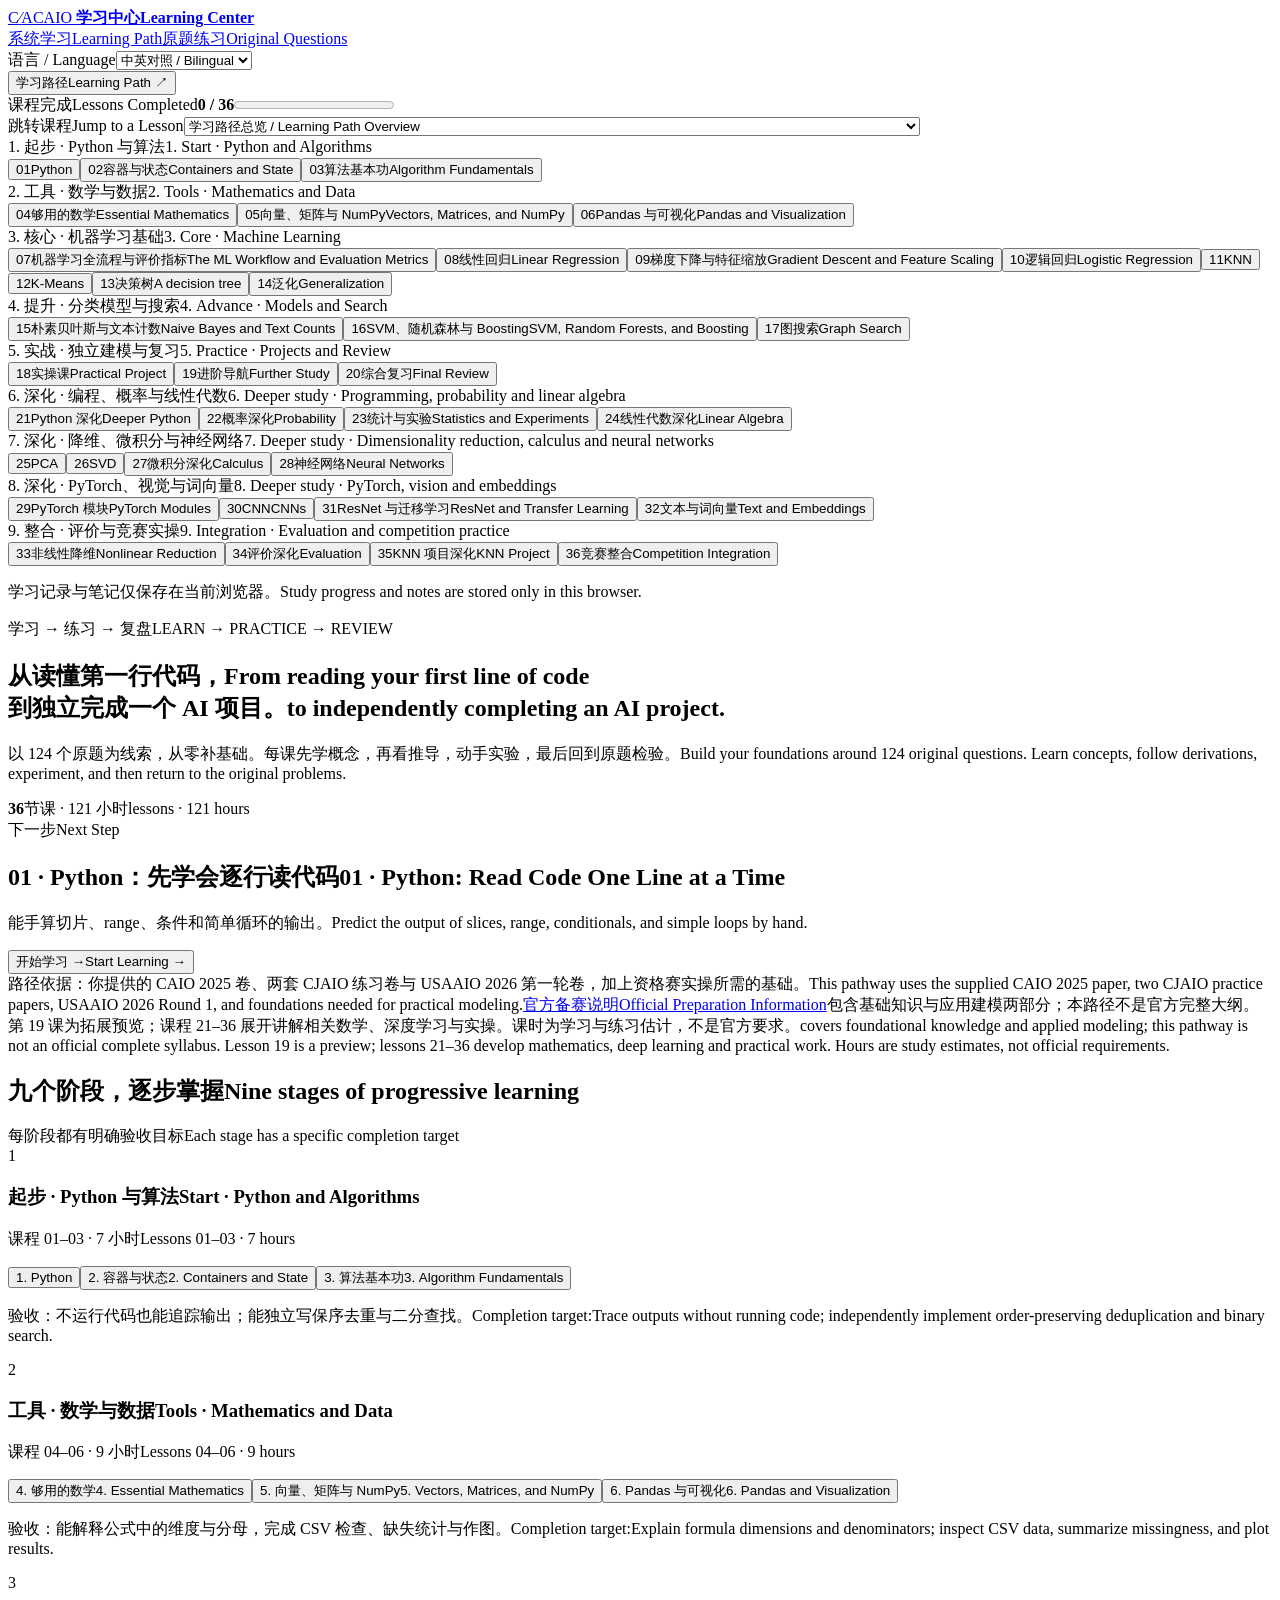
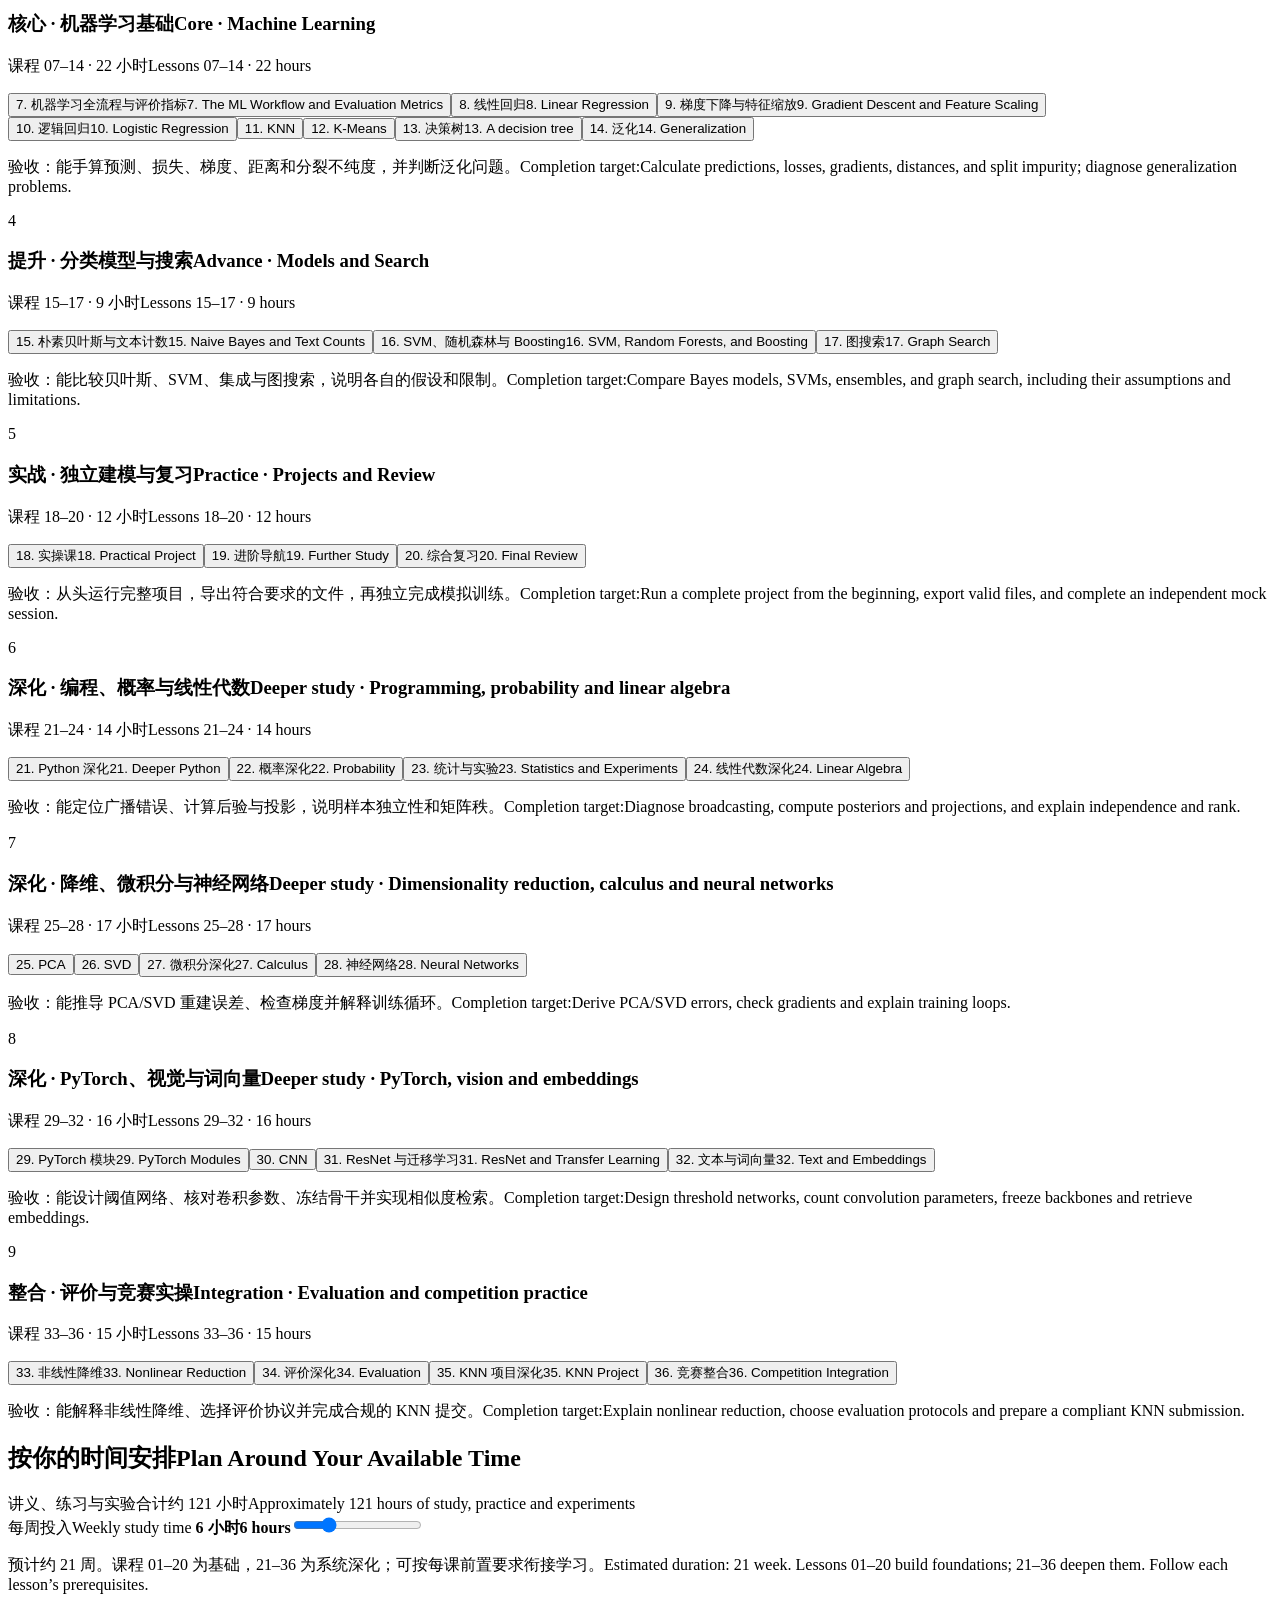
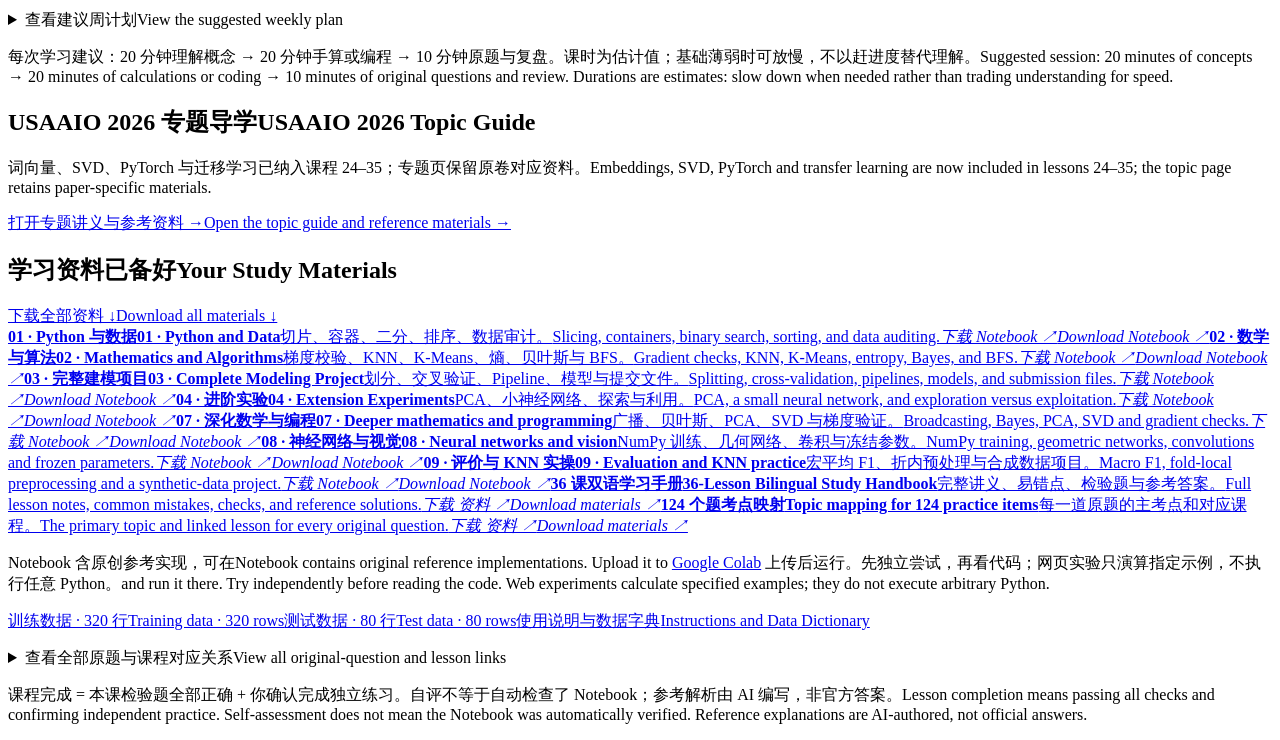
==== CAIO 学习中心 · 从基础到实战 _ CAIO Learning Center · From Foundations to Practice.html @ 6c9c2678 "Add files via upload" ====
<!DOCTYPE html>
<!-- saved from url=(0063)https://caio-2025-practice.travishawkins6122.chatgpt.site/learn -->
<html lang="zh-CN" data-language="bi"><head><meta http-equiv="Content-Type" content="text/html; charset=UTF-8"><meta name="viewport" content="width=device-width, initial-scale=1"><title>CAIO 学习中心 · 从基础到实战 / CAIO Learning Center · From Foundations to Practice</title><meta name="description" content="根据124个练习项整理的36课学习路径、互动实验、中英双语讲义与可运行Notebook。"><link rel="icon" type="image/svg+xml" href="data:image/svg+xml,%3Csvg xmlns='http://www.w3.org/2000/svg' viewBox='0 0 32 32'%3E%3Crect width='32' height='32' rx='8' fill='%2319273d'/%3E%3Cpath d='M9 16l5 5 10-11' fill='none' stroke='%23b6ef62' stroke-width='4'/%3E%3C/svg%3E"><link rel="stylesheet" href="./CAIO 学习中心 · 从基础到实战 _ CAIO Learning Center · From Foundations to Practice_files/style.css"><link rel="stylesheet" href="./CAIO 学习中心 · 从基础到实战 _ CAIO Learning Center · From Foundations to Practice_files/learn.css"><link rel="stylesheet" href="./CAIO 学习中心 · 从基础到实战 _ CAIO Learning Center · From Foundations to Practice_files/i18n.css"></head><body>
<header><a class="brand" href="https://caio-2025-practice.travishawkins6122.chatgpt.site/learn.html"><span class="mark">C<span>∕</span>A</span><span>CAIO <b><span data-bi="" class="bi-pair"><span class="bi-zh" lang="zh-CN">学习中心</span><span class="bi-en" lang="en">Learning Center</span></span></b></span></a><nav class="top-links" aria-label="网站导航 / Site Navigation"><a href="https://caio-2025-practice.travishawkins6122.chatgpt.site/learn.html" aria-current="page"><span data-bi="" class="bi-pair"><span class="bi-zh" lang="zh-CN">系统学习</span><span class="bi-en" lang="en">Learning Path</span></span></a><a href="https://caio-2025-practice.travishawkins6122.chatgpt.site/"><span data-bi="" class="bi-pair"><span class="bi-zh" lang="zh-CN">原题练习</span><span class="bi-en" lang="en">Original Questions</span></span></a></nav><label class="language-control" data-no-translate="">语言 / Language<select id="languageSelect" aria-label="语言 / Language"><option value="bi">中英对照 / Bilingual</option><option value="zh">中文</option><option value="en">English</option></select></label></header>
<div class="learn-layout"><aside class="course-sidebar"><button class="course-home" id="home"><span data-bi="" class="bi-pair"><span class="bi-zh" lang="zh-CN">学习路径</span><span class="bi-en" lang="en">Learning Path</span> </span><span>↗</span></button><div class="learn-progress"><span><span data-bi="" class="bi-pair"><span class="bi-zh" lang="zh-CN">课程完成</span><span class="bi-en" lang="en">Lessons Completed</span></span></span><b id="learnCount">0 / 36</b><progress id="learnProgress" max="36" value="0"></progress></div><label class="mobile-label" for="mobileLesson"><span data-bi="" class="bi-pair"><span class="bi-zh" lang="zh-CN">跳转课程</span><span class="bi-en" lang="en">Jump to a Lesson</span></span></label><select id="mobileLesson"><option value="0">学习路径总览 / Learning Path Overview</option><option value="1">01 Python：先学会逐行读代码 / 01 Python: Read Code One Line at a Time</option><option value="2">02 容器与状态：计数、去重、浅拷贝 / 02 Containers and State: Counting, Deduplication, and Shallow Copies</option><option value="3">03 算法基本功：二分、排序与复杂度 / 03 Algorithm Fundamentals: Binary Search, Sorting, and Complexity</option><option value="4">04 够用的数学：统计、概率与函数 / 04 Essential Mathematics: Statistics, Probability, and Functions</option><option value="5">05 向量、矩阵与 NumPy / 05 Vectors, Matrices, and NumPy</option><option value="6">06 Pandas 与可视化：把脏数据变成表 / 06 Pandas and Visualization: From Messy Data to Tables</option><option value="7">07 机器学习全流程与评价指标 / 07 The ML Workflow and Evaluation Metrics</option><option value="8">08 线性回归：从预测到损失 / 08 Linear Regression: Predictions and Loss</option><option value="9">09 梯度下降与特征缩放 / 09 Gradient Descent and Feature Scaling</option><option value="10">10 逻辑回归：概率、阈值与梯度 / 10 Logistic Regression: Probabilities, Thresholds, and Gradients</option><option value="11">11 KNN：距离与尺度决定邻居 / 11 KNN: Distances and Scales Determine Neighbors</option><option value="12">12 K-Means：分配与更新要分开 / 12 K-Means: Separate Assignment from Update</option><option value="13">13 决策树：Gini、熵与信息增益 / 13 Decision Trees: Gini, Entropy, and Information Gain</option><option value="14">14 泛化：偏差、方差与正则化 / 14 Generalization: Bias, Variance, and Regularization</option><option value="15">15 朴素贝叶斯与文本计数 / 15 Naive Bayes and Text Counts</option><option value="16">16 SVM、随机森林与 Boosting / 16 SVM, Random Forests, and Boosting</option><option value="17">17 图搜索：BFS、DFS、UCS 与 A* / 17 Graph Search: BFS, DFS, UCS, and A*</option><option value="18">18 实操课：完成一个可复现的建模项目 / 18 Practical Project: Build a Reproducible ML Pipeline</option><option value="19">19 进阶导航：神经网络、PCA 与强化学习 / 19 Further Study: Neural Networks, PCA, and Reinforcement Learning</option><option value="20">20 综合复习：从会做题到独立完成比赛 / 20 Final Review: From Solving Questions to Competing Independently</option><option value="21">21 Python 深化：函数、广播与错误定位 / 21 Deeper Python: Functions, Broadcasting and Debugging</option><option value="22">22 概率深化：条件概率、贝叶斯与期望 / 22 Probability: Conditioning, Bayes and Expectation</option><option value="23">23 统计与实验：抽样波动、不确定性和数据划分 / 23 Statistics and Experiments: Sampling, Uncertainty and Splits</option><option value="24">24 线性代数深化：投影、秩与外积 / 24 Linear Algebra: Projection, Rank and Outer Products</option><option value="25">25 PCA：协方差、特征方向与重建 / 25 PCA: Covariance, Principal Directions and Reconstruction</option><option value="26">26 SVD：完整形状、谱分解与低秩压缩 / 26 SVD: Shapes, Spectra and Low-rank Compression</option><option value="27">27 微积分深化：链式法则与反向传播 / 27 Calculus: Chain Rule and Backpropagation</option><option value="28">28 神经网络：前向、训练循环与泛化 / 28 Neural Networks: Forward Pass, Training Loop and Generalization</option><option value="29">29 PyTorch 模块：参数注册、初始化与几何网络 / 29 PyTorch Modules: Parameters, Initialization and Geometric Networks</option><option value="30">30 CNN：卷积窗口、输出尺寸与参数量 / 30 CNNs: Windows, Output Shapes and Parameter Counts</option><option value="31">31 ResNet 与迁移学习：截断、冻结和验证 / 31 ResNet and Transfer Learning: Truncation, Freezing and Validation</option><option value="32">32 文本与词向量：清洗、相似度和检索 / 32 Text and Embeddings: Cleaning, Similarity and Retrieval</option><option value="33">33 非线性降维：邻域图、UMAP 与可视化解释 / 33 Nonlinear Reduction: Neighborhood Graphs, UMAP and Interpretation</option><option value="34">34 评价深化：宏平均 F1、阈值与模型选择 / 34 Evaluation: Macro F1, Thresholds and Model Selection</option><option value="35">35 KNN 项目深化：流水线、交叉验证与提交契约 / 35 KNN Project: Pipelines, Cross-validation and Submission Contracts</option><option value="36">36 竞赛整合：读题限制、调试与复盘 / 36 Competition Integration: Constraints, Debugging and Review</option></select><div id="lessonList"><div class="stage-label"><span data-bi="" class="bi-pair"><span class="bi-zh" lang="zh-CN">1. 起步 · Python 与算法</span><span class="bi-en" lang="en">1. Start · Python and Algorithms</span></span></div><button class="lesson-nav  " data-lesson="1"><span class="num">01</span><span>Python</span></button><button class="lesson-nav  " data-lesson="2"><span class="num">02</span><span><span data-bi="" class="bi-pair"><span class="bi-zh" lang="zh-CN">容器与状态</span><span class="bi-en" lang="en">Containers and State</span></span></span></button><button class="lesson-nav  " data-lesson="3"><span class="num">03</span><span><span data-bi="" class="bi-pair"><span class="bi-zh" lang="zh-CN">算法基本功</span><span class="bi-en" lang="en">Algorithm Fundamentals</span></span></span></button><div class="stage-label"><span data-bi="" class="bi-pair"><span class="bi-zh" lang="zh-CN">2. 工具 · 数学与数据</span><span class="bi-en" lang="en">2. Tools · Mathematics and Data</span></span></div><button class="lesson-nav  " data-lesson="4"><span class="num">04</span><span><span data-bi="" class="bi-pair"><span class="bi-zh" lang="zh-CN">够用的数学</span><span class="bi-en" lang="en">Essential Mathematics</span></span></span></button><button class="lesson-nav  " data-lesson="5"><span class="num">05</span><span><span data-bi="" class="bi-pair"><span class="bi-zh" lang="zh-CN">向量、矩阵与 NumPy</span><span class="bi-en" lang="en">Vectors, Matrices, and NumPy</span></span></span></button><button class="lesson-nav  " data-lesson="6"><span class="num">06</span><span><span data-bi="" class="bi-pair"><span class="bi-zh" lang="zh-CN">Pandas 与可视化</span><span class="bi-en" lang="en">Pandas and Visualization</span></span></span></button><div class="stage-label"><span data-bi="" class="bi-pair"><span class="bi-zh" lang="zh-CN">3. 核心 · 机器学习基础</span><span class="bi-en" lang="en">3. Core · Machine Learning</span></span></div><button class="lesson-nav  " data-lesson="7"><span class="num">07</span><span><span data-bi="" class="bi-pair"><span class="bi-zh" lang="zh-CN">机器学习全流程与评价指标</span><span class="bi-en" lang="en">The ML Workflow and Evaluation Metrics</span></span></span></button><button class="lesson-nav  " data-lesson="8"><span class="num">08</span><span><span data-bi="" class="bi-pair"><span class="bi-zh" lang="zh-CN">线性回归</span><span class="bi-en" lang="en">Linear Regression</span></span></span></button><button class="lesson-nav  " data-lesson="9"><span class="num">09</span><span><span data-bi="" class="bi-pair"><span class="bi-zh" lang="zh-CN">梯度下降与特征缩放</span><span class="bi-en" lang="en">Gradient Descent and Feature Scaling</span></span></span></button><button class="lesson-nav  " data-lesson="10"><span class="num">10</span><span><span data-bi="" class="bi-pair"><span class="bi-zh" lang="zh-CN">逻辑回归</span><span class="bi-en" lang="en">Logistic Regression</span></span></span></button><button class="lesson-nav  " data-lesson="11"><span class="num">11</span><span>KNN</span></button><button class="lesson-nav  " data-lesson="12"><span class="num">12</span><span>K-Means</span></button><button class="lesson-nav  " data-lesson="13"><span class="num">13</span><span><span data-bi="" class="bi-pair"><span class="bi-zh" lang="zh-CN">决策树</span><span class="bi-en" lang="en">A decision tree</span></span></span></button><button class="lesson-nav  " data-lesson="14"><span class="num">14</span><span><span data-bi="" class="bi-pair"><span class="bi-zh" lang="zh-CN">泛化</span><span class="bi-en" lang="en">Generalization</span></span></span></button><div class="stage-label"><span data-bi="" class="bi-pair"><span class="bi-zh" lang="zh-CN">4. 提升 · 分类模型与搜索</span><span class="bi-en" lang="en">4. Advance · Models and Search</span></span></div><button class="lesson-nav  " data-lesson="15"><span class="num">15</span><span><span data-bi="" class="bi-pair"><span class="bi-zh" lang="zh-CN">朴素贝叶斯与文本计数</span><span class="bi-en" lang="en">Naive Bayes and Text Counts</span></span></span></button><button class="lesson-nav  " data-lesson="16"><span class="num">16</span><span><span data-bi="" class="bi-pair"><span class="bi-zh" lang="zh-CN">SVM、随机森林与 Boosting</span><span class="bi-en" lang="en">SVM, Random Forests, and Boosting</span></span></span></button><button class="lesson-nav  " data-lesson="17"><span class="num">17</span><span><span data-bi="" class="bi-pair"><span class="bi-zh" lang="zh-CN">图搜索</span><span class="bi-en" lang="en">Graph Search</span></span></span></button><div class="stage-label"><span data-bi="" class="bi-pair"><span class="bi-zh" lang="zh-CN">5. 实战 · 独立建模与复习</span><span class="bi-en" lang="en">5. Practice · Projects and Review</span></span></div><button class="lesson-nav  " data-lesson="18"><span class="num">18</span><span><span data-bi="" class="bi-pair"><span class="bi-zh" lang="zh-CN">实操课</span><span class="bi-en" lang="en">Practical Project</span></span></span></button><button class="lesson-nav  " data-lesson="19"><span class="num">19</span><span><span data-bi="" class="bi-pair"><span class="bi-zh" lang="zh-CN">进阶导航</span><span class="bi-en" lang="en">Further Study</span></span></span></button><button class="lesson-nav  " data-lesson="20"><span class="num">20</span><span><span data-bi="" class="bi-pair"><span class="bi-zh" lang="zh-CN">综合复习</span><span class="bi-en" lang="en">Final Review</span></span></span></button><div class="stage-label"><span data-bi="" class="bi-pair"><span class="bi-zh" lang="zh-CN">6. 深化 · 编程、概率与线性代数</span><span class="bi-en" lang="en">6. Deeper study · Programming, probability and linear algebra</span></span></div><button class="lesson-nav  " data-lesson="21"><span class="num">21</span><span><span data-bi="" class="bi-pair"><span class="bi-zh" lang="zh-CN">Python 深化</span><span class="bi-en" lang="en">Deeper Python</span></span></span></button><button class="lesson-nav  " data-lesson="22"><span class="num">22</span><span><span data-bi="" class="bi-pair"><span class="bi-zh" lang="zh-CN">概率深化</span><span class="bi-en" lang="en">Probability</span></span></span></button><button class="lesson-nav  " data-lesson="23"><span class="num">23</span><span><span data-bi="" class="bi-pair"><span class="bi-zh" lang="zh-CN">统计与实验</span><span class="bi-en" lang="en">Statistics and Experiments</span></span></span></button><button class="lesson-nav  " data-lesson="24"><span class="num">24</span><span><span data-bi="" class="bi-pair"><span class="bi-zh" lang="zh-CN">线性代数深化</span><span class="bi-en" lang="en">Linear Algebra</span></span></span></button><div class="stage-label"><span data-bi="" class="bi-pair"><span class="bi-zh" lang="zh-CN">7. 深化 · 降维、微积分与神经网络</span><span class="bi-en" lang="en">7. Deeper study · Dimensionality reduction, calculus and neural networks</span></span></div><button class="lesson-nav  " data-lesson="25"><span class="num">25</span><span>PCA</span></button><button class="lesson-nav  " data-lesson="26"><span class="num">26</span><span>SVD</span></button><button class="lesson-nav  " data-lesson="27"><span class="num">27</span><span><span data-bi="" class="bi-pair"><span class="bi-zh" lang="zh-CN">微积分深化</span><span class="bi-en" lang="en">Calculus</span></span></span></button><button class="lesson-nav  " data-lesson="28"><span class="num">28</span><span><span data-bi="" class="bi-pair"><span class="bi-zh" lang="zh-CN">神经网络</span><span class="bi-en" lang="en">Neural Networks</span></span></span></button><div class="stage-label"><span data-bi="" class="bi-pair"><span class="bi-zh" lang="zh-CN">8. 深化 · PyTorch、视觉与词向量</span><span class="bi-en" lang="en">8. Deeper study · PyTorch, vision and embeddings</span></span></div><button class="lesson-nav  " data-lesson="29"><span class="num">29</span><span><span data-bi="" class="bi-pair"><span class="bi-zh" lang="zh-CN">PyTorch 模块</span><span class="bi-en" lang="en">PyTorch Modules</span></span></span></button><button class="lesson-nav  " data-lesson="30"><span class="num">30</span><span><span data-bi="" class="bi-pair"><span class="bi-zh" lang="zh-CN">CNN</span><span class="bi-en" lang="en">CNNs</span></span></span></button><button class="lesson-nav  " data-lesson="31"><span class="num">31</span><span><span data-bi="" class="bi-pair"><span class="bi-zh" lang="zh-CN">ResNet 与迁移学习</span><span class="bi-en" lang="en">ResNet and Transfer Learning</span></span></span></button><button class="lesson-nav  " data-lesson="32"><span class="num">32</span><span><span data-bi="" class="bi-pair"><span class="bi-zh" lang="zh-CN">文本与词向量</span><span class="bi-en" lang="en">Text and Embeddings</span></span></span></button><div class="stage-label"><span data-bi="" class="bi-pair"><span class="bi-zh" lang="zh-CN">9. 整合 · 评价与竞赛实操</span><span class="bi-en" lang="en">9. Integration · Evaluation and competition practice</span></span></div><button class="lesson-nav  " data-lesson="33"><span class="num">33</span><span><span data-bi="" class="bi-pair"><span class="bi-zh" lang="zh-CN">非线性降维</span><span class="bi-en" lang="en">Nonlinear Reduction</span></span></span></button><button class="lesson-nav  " data-lesson="34"><span class="num">34</span><span><span data-bi="" class="bi-pair"><span class="bi-zh" lang="zh-CN">评价深化</span><span class="bi-en" lang="en">Evaluation</span></span></span></button><button class="lesson-nav  " data-lesson="35"><span class="num">35</span><span><span data-bi="" class="bi-pair"><span class="bi-zh" lang="zh-CN">KNN 项目深化</span><span class="bi-en" lang="en">KNN Project</span></span></span></button><button class="lesson-nav  " data-lesson="36"><span class="num">36</span><span><span data-bi="" class="bi-pair"><span class="bi-zh" lang="zh-CN">竞赛整合</span><span class="bi-en" lang="en">Competition Integration</span></span></span></button></div><p class="local-note" id="localNote"><span data-bi="" class="bi-pair"><span class="bi-zh" lang="zh-CN">学习记录与笔记仅保存在当前浏览器。</span><span class="bi-en" lang="en">Study progress and notes are stored only in this browser.</span></span></p></aside>
<main class="learn-main"><div id="learningView"><section class="path-intro"><div><div class="eyebrow"><span data-bi="" class="bi-pair"><span class="bi-zh" lang="zh-CN">学习 → 练习 → 复盘</span><span class="bi-en" lang="en">LEARN → PRACTICE → REVIEW</span></span></div><h1><span data-bi="" class="bi-pair"><span class="bi-zh" lang="zh-CN">从读懂第一行代码，</span><span class="bi-en" lang="en">From reading your first line of code</span></span><br><span data-bi="" class="bi-pair"><span class="bi-zh" lang="zh-CN">到独立完成一个 AI 项目。</span><span class="bi-en" lang="en">to independently completing an AI project.</span></span></h1><p><span data-bi="" class="bi-pair"><span class="bi-zh" lang="zh-CN">以 124 个原题为线索，从零补基础。每课先学概念，再看推导，动手实验，最后回到原题检验。</span><span class="bi-en" lang="en">Build your foundations around 124 original questions. Learn concepts, follow derivations, experiment, and then return to the original problems.</span></span></p></div><div class="path-numbers"><strong>36</strong><span><span data-bi="" class="bi-pair"><span class="bi-zh" lang="zh-CN">节课 · 121 小时</span><span class="bi-en" lang="en">lessons · 121 hours</span></span></span></div></section><div class="start-panel"><div><span class="eyebrow"><span data-bi="" class="bi-pair"><span class="bi-zh" lang="zh-CN">下一步</span><span class="bi-en" lang="en">Next Step</span></span></span><h2><span data-bi="" class="bi-pair"><span class="bi-zh" lang="zh-CN">01 · Python：先学会逐行读代码</span><span class="bi-en" lang="en">01 · Python: Read Code One Line at a Time</span></span></h2><p><span data-bi="" class="bi-pair"><span class="bi-zh" lang="zh-CN">能手算切片、range、条件和简单循环的输出。</span><span class="bi-en" lang="en">Predict the output of slices, range, conditionals, and simple loops by hand.</span></span></p></div><button class="primary" data-lesson="1"><span data-bi="" class="bi-pair"><span class="bi-zh" lang="zh-CN">开始学习 →</span><span class="bi-en" lang="en">Start Learning →</span></span></button></div><div class="scope-note"><span data-bi="" class="bi-pair"><span class="bi-zh" lang="zh-CN">路径依据：你提供的 CAIO 2025 卷、两套 CJAIO 练习卷与 USAAIO 2026 第一轮卷，加上资格赛实操所需的基础。</span><span class="bi-en" lang="en">This pathway uses the supplied CAIO 2025 paper, two CJAIO practice papers, USAAIO 2026 Round 1, and foundations needed for practical modeling.</span></span><a href="https://www.iaiocanada.com/prepare/" target="_blank" rel="noopener"><span data-bi="" class="bi-pair"><span class="bi-zh" lang="zh-CN">官方备赛说明</span><span class="bi-en" lang="en">Official Preparation Information</span></span></a><span data-bi="" class="bi-pair"><span class="bi-zh" lang="zh-CN">包含基础知识与应用建模两部分；本路径不是官方完整大纲。第 19 课为拓展预览；课程 21–36 展开讲解相关数学、深度学习与实操。课时为学习与练习估计，不是官方要求。</span><span class="bi-en" lang="en">covers foundational knowledge and applied modeling; this pathway is not an official complete syllabus. Lesson 19 is a preview; lessons 21–36 develop mathematics, deep learning and practical work. Hours are study estimates, not official requirements.</span></span></div><div class="section-title"><h2><span data-bi="" class="bi-pair"><span class="bi-zh" lang="zh-CN">九个阶段，逐步掌握</span><span class="bi-en" lang="en">Nine stages of progressive learning</span></span></h2><span><span data-bi="" class="bi-pair"><span class="bi-zh" lang="zh-CN">每阶段都有明确验收目标</span><span class="bi-en" lang="en">Each stage has a specific completion target</span></span></span></div><section class="path-stage"><div class="path-stage-head"><div class="stage-no">1</div><div><h3><span data-bi="" class="bi-pair"><span class="bi-zh" lang="zh-CN">起步 · Python 与算法</span><span class="bi-en" lang="en">Start · Python and Algorithms</span></span></h3><p><span data-bi="" class="bi-pair"><span class="bi-zh" lang="zh-CN">课程 01–03 · 7 小时</span><span class="bi-en" lang="en">Lessons 01–03 · 7 hours</span></span></p></div></div><div class="stage-lessons"><button data-lesson="1">1. Python</button><button data-lesson="2"><span data-bi="" class="bi-pair"><span class="bi-zh" lang="zh-CN">2. 容器与状态</span><span class="bi-en" lang="en">2. Containers and State</span></span></button><button data-lesson="3"><span data-bi="" class="bi-pair"><span class="bi-zh" lang="zh-CN">3. 算法基本功</span><span class="bi-en" lang="en">3. Algorithm Fundamentals</span></span></button></div><p class="stage-outcome"><span data-bi="" class="bi-pair"><span class="bi-zh" lang="zh-CN">验收：不运行代码也能追踪输出；能独立写保序去重与二分查找。</span><span class="bi-en" lang="en">Completion target:Trace outputs without running code; independently implement order-preserving deduplication and binary search.</span></span></p></section><section class="path-stage"><div class="path-stage-head"><div class="stage-no">2</div><div><h3><span data-bi="" class="bi-pair"><span class="bi-zh" lang="zh-CN">工具 · 数学与数据</span><span class="bi-en" lang="en">Tools · Mathematics and Data</span></span></h3><p><span data-bi="" class="bi-pair"><span class="bi-zh" lang="zh-CN">课程 04–06 · 9 小时</span><span class="bi-en" lang="en">Lessons 04–06 · 9 hours</span></span></p></div></div><div class="stage-lessons"><button data-lesson="4"><span data-bi="" class="bi-pair"><span class="bi-zh" lang="zh-CN">4. 够用的数学</span><span class="bi-en" lang="en">4. Essential Mathematics</span></span></button><button data-lesson="5"><span data-bi="" class="bi-pair"><span class="bi-zh" lang="zh-CN">5. 向量、矩阵与 NumPy</span><span class="bi-en" lang="en">5. Vectors, Matrices, and NumPy</span></span></button><button data-lesson="6"><span data-bi="" class="bi-pair"><span class="bi-zh" lang="zh-CN">6. Pandas 与可视化</span><span class="bi-en" lang="en">6. Pandas and Visualization</span></span></button></div><p class="stage-outcome"><span data-bi="" class="bi-pair"><span class="bi-zh" lang="zh-CN">验收：能解释公式中的维度与分母，完成 CSV 检查、缺失统计与作图。</span><span class="bi-en" lang="en">Completion target:Explain formula dimensions and denominators; inspect CSV data, summarize missingness, and plot results.</span></span></p></section><section class="path-stage"><div class="path-stage-head"><div class="stage-no">3</div><div><h3><span data-bi="" class="bi-pair"><span class="bi-zh" lang="zh-CN">核心 · 机器学习基础</span><span class="bi-en" lang="en">Core · Machine Learning</span></span></h3><p><span data-bi="" class="bi-pair"><span class="bi-zh" lang="zh-CN">课程 07–14 · 22 小时</span><span class="bi-en" lang="en">Lessons 07–14 · 22 hours</span></span></p></div></div><div class="stage-lessons"><button data-lesson="7"><span data-bi="" class="bi-pair"><span class="bi-zh" lang="zh-CN">7. 机器学习全流程与评价指标</span><span class="bi-en" lang="en">7. The ML Workflow and Evaluation Metrics</span></span></button><button data-lesson="8"><span data-bi="" class="bi-pair"><span class="bi-zh" lang="zh-CN">8. 线性回归</span><span class="bi-en" lang="en">8. Linear Regression</span></span></button><button data-lesson="9"><span data-bi="" class="bi-pair"><span class="bi-zh" lang="zh-CN">9. 梯度下降与特征缩放</span><span class="bi-en" lang="en">9. Gradient Descent and Feature Scaling</span></span></button><button data-lesson="10"><span data-bi="" class="bi-pair"><span class="bi-zh" lang="zh-CN">10. 逻辑回归</span><span class="bi-en" lang="en">10. Logistic Regression</span></span></button><button data-lesson="11">11. KNN</button><button data-lesson="12">12. K-Means</button><button data-lesson="13"><span data-bi="" class="bi-pair"><span class="bi-zh" lang="zh-CN">13. 决策树</span><span class="bi-en" lang="en">13. A decision tree</span></span></button><button data-lesson="14"><span data-bi="" class="bi-pair"><span class="bi-zh" lang="zh-CN">14. 泛化</span><span class="bi-en" lang="en">14. Generalization</span></span></button></div><p class="stage-outcome"><span data-bi="" class="bi-pair"><span class="bi-zh" lang="zh-CN">验收：能手算预测、损失、梯度、距离和分裂不纯度，并判断泛化问题。</span><span class="bi-en" lang="en">Completion target:Calculate predictions, losses, gradients, distances, and split impurity; diagnose generalization problems.</span></span></p></section><section class="path-stage"><div class="path-stage-head"><div class="stage-no">4</div><div><h3><span data-bi="" class="bi-pair"><span class="bi-zh" lang="zh-CN">提升 · 分类模型与搜索</span><span class="bi-en" lang="en">Advance · Models and Search</span></span></h3><p><span data-bi="" class="bi-pair"><span class="bi-zh" lang="zh-CN">课程 15–17 · 9 小时</span><span class="bi-en" lang="en">Lessons 15–17 · 9 hours</span></span></p></div></div><div class="stage-lessons"><button data-lesson="15"><span data-bi="" class="bi-pair"><span class="bi-zh" lang="zh-CN">15. 朴素贝叶斯与文本计数</span><span class="bi-en" lang="en">15. Naive Bayes and Text Counts</span></span></button><button data-lesson="16"><span data-bi="" class="bi-pair"><span class="bi-zh" lang="zh-CN">16. SVM、随机森林与 Boosting</span><span class="bi-en" lang="en">16. SVM, Random Forests, and Boosting</span></span></button><button data-lesson="17"><span data-bi="" class="bi-pair"><span class="bi-zh" lang="zh-CN">17. 图搜索</span><span class="bi-en" lang="en">17. Graph Search</span></span></button></div><p class="stage-outcome"><span data-bi="" class="bi-pair"><span class="bi-zh" lang="zh-CN">验收：能比较贝叶斯、SVM、集成与图搜索，说明各自的假设和限制。</span><span class="bi-en" lang="en">Completion target:Compare Bayes models, SVMs, ensembles, and graph search, including their assumptions and limitations.</span></span></p></section><section class="path-stage"><div class="path-stage-head"><div class="stage-no">5</div><div><h3><span data-bi="" class="bi-pair"><span class="bi-zh" lang="zh-CN">实战 · 独立建模与复习</span><span class="bi-en" lang="en">Practice · Projects and Review</span></span></h3><p><span data-bi="" class="bi-pair"><span class="bi-zh" lang="zh-CN">课程 18–20 · 12 小时</span><span class="bi-en" lang="en">Lessons 18–20 · 12 hours</span></span></p></div></div><div class="stage-lessons"><button data-lesson="18"><span data-bi="" class="bi-pair"><span class="bi-zh" lang="zh-CN">18. 实操课</span><span class="bi-en" lang="en">18. Practical Project</span></span></button><button data-lesson="19"><span data-bi="" class="bi-pair"><span class="bi-zh" lang="zh-CN">19. 进阶导航</span><span class="bi-en" lang="en">19. Further Study</span></span></button><button data-lesson="20"><span data-bi="" class="bi-pair"><span class="bi-zh" lang="zh-CN">20. 综合复习</span><span class="bi-en" lang="en">20. Final Review</span></span></button></div><p class="stage-outcome"><span data-bi="" class="bi-pair"><span class="bi-zh" lang="zh-CN">验收：从头运行完整项目，导出符合要求的文件，再独立完成模拟训练。</span><span class="bi-en" lang="en">Completion target:Run a complete project from the beginning, export valid files, and complete an independent mock session.</span></span></p></section><section class="path-stage"><div class="path-stage-head"><div class="stage-no">6</div><div><h3><span data-bi="" class="bi-pair"><span class="bi-zh" lang="zh-CN">深化 · 编程、概率与线性代数</span><span class="bi-en" lang="en">Deeper study · Programming, probability and linear algebra</span></span></h3><p><span data-bi="" class="bi-pair"><span class="bi-zh" lang="zh-CN">课程 21–24 · 14 小时</span><span class="bi-en" lang="en">Lessons 21–24 · 14 hours</span></span></p></div></div><div class="stage-lessons"><button data-lesson="21"><span data-bi="" class="bi-pair"><span class="bi-zh" lang="zh-CN">21. Python 深化</span><span class="bi-en" lang="en">21. Deeper Python</span></span></button><button data-lesson="22"><span data-bi="" class="bi-pair"><span class="bi-zh" lang="zh-CN">22. 概率深化</span><span class="bi-en" lang="en">22. Probability</span></span></button><button data-lesson="23"><span data-bi="" class="bi-pair"><span class="bi-zh" lang="zh-CN">23. 统计与实验</span><span class="bi-en" lang="en">23. Statistics and Experiments</span></span></button><button data-lesson="24"><span data-bi="" class="bi-pair"><span class="bi-zh" lang="zh-CN">24. 线性代数深化</span><span class="bi-en" lang="en">24. Linear Algebra</span></span></button></div><p class="stage-outcome"><span data-bi="" class="bi-pair"><span class="bi-zh" lang="zh-CN">验收：能定位广播错误、计算后验与投影，说明样本独立性和矩阵秩。</span><span class="bi-en" lang="en">Completion target:Diagnose broadcasting, compute posteriors and projections, and explain independence and rank.</span></span></p></section><section class="path-stage"><div class="path-stage-head"><div class="stage-no">7</div><div><h3><span data-bi="" class="bi-pair"><span class="bi-zh" lang="zh-CN">深化 · 降维、微积分与神经网络</span><span class="bi-en" lang="en">Deeper study · Dimensionality reduction, calculus and neural networks</span></span></h3><p><span data-bi="" class="bi-pair"><span class="bi-zh" lang="zh-CN">课程 25–28 · 17 小时</span><span class="bi-en" lang="en">Lessons 25–28 · 17 hours</span></span></p></div></div><div class="stage-lessons"><button data-lesson="25">25. PCA</button><button data-lesson="26">26. SVD</button><button data-lesson="27"><span data-bi="" class="bi-pair"><span class="bi-zh" lang="zh-CN">27. 微积分深化</span><span class="bi-en" lang="en">27. Calculus</span></span></button><button data-lesson="28"><span data-bi="" class="bi-pair"><span class="bi-zh" lang="zh-CN">28. 神经网络</span><span class="bi-en" lang="en">28. Neural Networks</span></span></button></div><p class="stage-outcome"><span data-bi="" class="bi-pair"><span class="bi-zh" lang="zh-CN">验收：能推导 PCA/SVD 重建误差、检查梯度并解释训练循环。</span><span class="bi-en" lang="en">Completion target:Derive PCA/SVD errors, check gradients and explain training loops.</span></span></p></section><section class="path-stage"><div class="path-stage-head"><div class="stage-no">8</div><div><h3><span data-bi="" class="bi-pair"><span class="bi-zh" lang="zh-CN">深化 · PyTorch、视觉与词向量</span><span class="bi-en" lang="en">Deeper study · PyTorch, vision and embeddings</span></span></h3><p><span data-bi="" class="bi-pair"><span class="bi-zh" lang="zh-CN">课程 29–32 · 16 小时</span><span class="bi-en" lang="en">Lessons 29–32 · 16 hours</span></span></p></div></div><div class="stage-lessons"><button data-lesson="29"><span data-bi="" class="bi-pair"><span class="bi-zh" lang="zh-CN">29. PyTorch 模块</span><span class="bi-en" lang="en">29. PyTorch Modules</span></span></button><button data-lesson="30">30. CNN</button><button data-lesson="31"><span data-bi="" class="bi-pair"><span class="bi-zh" lang="zh-CN">31. ResNet 与迁移学习</span><span class="bi-en" lang="en">31. ResNet and Transfer Learning</span></span></button><button data-lesson="32"><span data-bi="" class="bi-pair"><span class="bi-zh" lang="zh-CN">32. 文本与词向量</span><span class="bi-en" lang="en">32. Text and Embeddings</span></span></button></div><p class="stage-outcome"><span data-bi="" class="bi-pair"><span class="bi-zh" lang="zh-CN">验收：能设计阈值网络、核对卷积参数、冻结骨干并实现相似度检索。</span><span class="bi-en" lang="en">Completion target:Design threshold networks, count convolution parameters, freeze backbones and retrieve embeddings.</span></span></p></section><section class="path-stage"><div class="path-stage-head"><div class="stage-no">9</div><div><h3><span data-bi="" class="bi-pair"><span class="bi-zh" lang="zh-CN">整合 · 评价与竞赛实操</span><span class="bi-en" lang="en">Integration · Evaluation and competition practice</span></span></h3><p><span data-bi="" class="bi-pair"><span class="bi-zh" lang="zh-CN">课程 33–36 · 15 小时</span><span class="bi-en" lang="en">Lessons 33–36 · 15 hours</span></span></p></div></div><div class="stage-lessons"><button data-lesson="33"><span data-bi="" class="bi-pair"><span class="bi-zh" lang="zh-CN">33. 非线性降维</span><span class="bi-en" lang="en">33. Nonlinear Reduction</span></span></button><button data-lesson="34"><span data-bi="" class="bi-pair"><span class="bi-zh" lang="zh-CN">34. 评价深化</span><span class="bi-en" lang="en">34. Evaluation</span></span></button><button data-lesson="35"><span data-bi="" class="bi-pair"><span class="bi-zh" lang="zh-CN">35. KNN 项目深化</span><span class="bi-en" lang="en">35. KNN Project</span></span></button><button data-lesson="36"><span data-bi="" class="bi-pair"><span class="bi-zh" lang="zh-CN">36. 竞赛整合</span><span class="bi-en" lang="en">36. Competition Integration</span></span></button></div><p class="stage-outcome"><span data-bi="" class="bi-pair"><span class="bi-zh" lang="zh-CN">验收：能解释非线性降维、选择评价协议并完成合规的 KNN 提交。</span><span class="bi-en" lang="en">Completion target:Explain nonlinear reduction, choose evaluation protocols and prepare a compliant KNN submission.</span></span></p></section><div class="section-title"><h2><span data-bi="" class="bi-pair"><span class="bi-zh" lang="zh-CN">按你的时间安排</span><span class="bi-en" lang="en">Plan Around Your Available Time</span></span></h2><span><span data-bi="" class="bi-pair"><span class="bi-zh" lang="zh-CN">讲义、练习与实验合计约 121 小时</span><span class="bi-en" lang="en">Approximately 121 hours of study, practice and experiments</span></span></span></div><section class="pace"><label for="weeklyHours"><span data-bi="" class="bi-pair"><span class="bi-zh" lang="zh-CN">每周投入</span><span class="bi-en" lang="en">Weekly study time</span> </span><b id="hoursLabel"><span data-bi="" class="bi-pair"><span class="bi-zh" lang="zh-CN">6 小时</span><span class="bi-en" lang="en">6 hours</span></span></b></label><input id="weeklyHours" type="range" min="3" max="15" step="1" value="6"><p id="paceText"><span data-bi="" class="bi-pair"><span class="bi-zh" lang="zh-CN">预计约 21 周。课程 01–20 为基础，21–36 为系统深化；可按每课前置要求衔接学习。</span><span class="bi-en" lang="en">Estimated duration: 21 week. Lessons 01–20 build foundations; 21–36 deepen them. Follow each lesson’s prerequisites.</span></span></p><details><summary><span data-bi="" class="bi-pair"><span class="bi-zh" lang="zh-CN">查看建议周计划</span><span class="bi-en" lang="en">View the suggested weekly plan</span></span></summary><div id="weekPlan"><table class="week-table"><thead><tr><th><span data-bi="" class="bi-pair"><span class="bi-zh" lang="zh-CN">周次</span><span class="bi-en" lang="en">Week</span></span></th><th><span data-bi="" class="bi-pair"><span class="bi-zh" lang="zh-CN">学习与练习内容</span><span class="bi-en" lang="en">Study and Practice</span></span></th></tr></thead><tbody><tr><td><span data-bi="" class="bi-pair"><span class="bi-zh" lang="zh-CN">第 1 周</span><span class="bi-en" lang="en">Week 1</span></span></td><td><span data-bi="" class="bi-pair"><span class="bi-zh" lang="zh-CN">01 Python（2h）；02 容器与状态（2h）；03 算法基本功（2h）</span><span class="bi-en" lang="en">01 Python (2h); 02 Containers and State (2h); 03 Algorithm Fundamentals (2h)</span></span></td></tr><tr><td><span data-bi="" class="bi-pair"><span class="bi-zh" lang="zh-CN">第 2 周</span><span class="bi-en" lang="en">Week 2</span></span></td><td><span data-bi="" class="bi-pair"><span class="bi-zh" lang="zh-CN">03 算法基本功（1h）；04 够用的数学（3h）；05 向量、矩阵与 NumPy（2h）</span><span class="bi-en" lang="en">03 Algorithm Fundamentals (1h); 04 Essential Mathematics (3h); 05 Vectors, Matrices, and NumPy (2h)</span></span></td></tr><tr><td><span data-bi="" class="bi-pair"><span class="bi-zh" lang="zh-CN">第 3 周</span><span class="bi-en" lang="en">Week 3</span></span></td><td><span data-bi="" class="bi-pair"><span class="bi-zh" lang="zh-CN">05 向量、矩阵与 NumPy（1h）；06 Pandas 与可视化（3h）；07 机器学习全流程与评价指标（2h）</span><span class="bi-en" lang="en">05 Vectors, Matrices, and NumPy (1h); 06 Pandas and Visualization (3h); 07 The ML Workflow and Evaluation Metrics (2h)</span></span></td></tr><tr><td><span data-bi="" class="bi-pair"><span class="bi-zh" lang="zh-CN">第 4 周</span><span class="bi-en" lang="en">Week 4</span></span></td><td><span data-bi="" class="bi-pair"><span class="bi-zh" lang="zh-CN">07 机器学习全流程与评价指标（1h）；08 线性回归（3h）；09 梯度下降与特征缩放（2h）</span><span class="bi-en" lang="en">07 The ML Workflow and Evaluation Metrics (1h); 08 Linear Regression (3h); 09 Gradient Descent and Feature Scaling (2h)</span></span></td></tr><tr><td><span data-bi="" class="bi-pair"><span class="bi-zh" lang="zh-CN">第 5 周</span><span class="bi-en" lang="en">Week 5</span></span></td><td><span data-bi="" class="bi-pair"><span class="bi-zh" lang="zh-CN">09 梯度下降与特征缩放（1h）；10 逻辑回归（3h）；11 KNN（2h）</span><span class="bi-en" lang="en">09 Gradient Descent and Feature Scaling (1h); 10 Logistic Regression (3h); 11 KNN (2h)</span></span></td></tr><tr><td><span data-bi="" class="bi-pair"><span class="bi-zh" lang="zh-CN">第 6 周</span><span class="bi-en" lang="en">Week 6</span></span></td><td><span data-bi="" class="bi-pair"><span class="bi-zh" lang="zh-CN">12 K-Means（2h）；13 决策树（3h）；14 泛化（1h）</span><span class="bi-en" lang="en">12 K-Means (2h); 13 A decision tree (3h); 14 Generalization (1h)</span></span></td></tr><tr><td><span data-bi="" class="bi-pair"><span class="bi-zh" lang="zh-CN">第 7 周</span><span class="bi-en" lang="en">Week 7</span></span></td><td><span data-bi="" class="bi-pair"><span class="bi-zh" lang="zh-CN">14 泛化（2h）；15 朴素贝叶斯与文本计数（3h）；16 SVM、随机森林与 Boosting（1h）</span><span class="bi-en" lang="en">14 Generalization (2h); 15 Naive Bayes and Text Counts (3h); 16 SVM, Random Forests, and Boosting (1h)</span></span></td></tr><tr><td><span data-bi="" class="bi-pair"><span class="bi-zh" lang="zh-CN">第 8 周</span><span class="bi-en" lang="en">Week 8</span></span></td><td><span data-bi="" class="bi-pair"><span class="bi-zh" lang="zh-CN">16 SVM、随机森林与 Boosting（2h）；17 图搜索（3h）；18 实操课（1h）</span><span class="bi-en" lang="en">16 SVM, Random Forests, and Boosting (2h); 17 Graph Search (3h); 18 Practical Project (1h)</span></span></td></tr><tr><td><span data-bi="" class="bi-pair"><span class="bi-zh" lang="zh-CN">第 9 周</span><span class="bi-en" lang="en">Week 9</span></span></td><td><span data-bi="" class="bi-pair"><span class="bi-zh" lang="zh-CN">18 实操课（4h）；19 进阶导航（2h）</span><span class="bi-en" lang="en">18 Practical Project (4h); 19 Further Study (2h)</span></span></td></tr><tr><td><span data-bi="" class="bi-pair"><span class="bi-zh" lang="zh-CN">第 10 周</span><span class="bi-en" lang="en">Week 10</span></span></td><td><span data-bi="" class="bi-pair"><span class="bi-zh" lang="zh-CN">19 进阶导航（1h）；20 综合复习（4h）；21 Python 深化（1h）</span><span class="bi-en" lang="en">19 Further Study (1h); 20 Final Review (4h); 21 Deeper Python (1h)</span></span></td></tr><tr><td><span data-bi="" class="bi-pair"><span class="bi-zh" lang="zh-CN">第 11 周</span><span class="bi-en" lang="en">Week 11</span></span></td><td><span data-bi="" class="bi-pair"><span class="bi-zh" lang="zh-CN">21 Python 深化（2h）；22 概率深化（4h）</span><span class="bi-en" lang="en">21 Deeper Python (2h); 22 Probability (4h)</span></span></td></tr><tr><td><span data-bi="" class="bi-pair"><span class="bi-zh" lang="zh-CN">第 12 周</span><span class="bi-en" lang="en">Week 12</span></span></td><td><span data-bi="" class="bi-pair"><span class="bi-zh" lang="zh-CN">23 统计与实验（3h）；24 线性代数深化（3h）</span><span class="bi-en" lang="en">23 Statistics and Experiments (3h); 24 Linear Algebra (3h)</span></span></td></tr><tr><td><span data-bi="" class="bi-pair"><span class="bi-zh" lang="zh-CN">第 13 周</span><span class="bi-en" lang="en">Week 13</span></span></td><td><span data-bi="" class="bi-pair"><span class="bi-zh" lang="zh-CN">24 线性代数深化（1h）；25 PCA（4h）；26 SVD（1h）</span><span class="bi-en" lang="en">24 Linear Algebra (1h); 25 PCA (4h); 26 SVD (1h)</span></span></td></tr><tr><td><span data-bi="" class="bi-pair"><span class="bi-zh" lang="zh-CN">第 14 周</span><span class="bi-en" lang="en">Week 14</span></span></td><td><span data-bi="" class="bi-pair"><span class="bi-zh" lang="zh-CN">26 SVD（4h）；27 微积分深化（2h）</span><span class="bi-en" lang="en">26 SVD (4h); 27 Calculus (2h)</span></span></td></tr><tr><td><span data-bi="" class="bi-pair"><span class="bi-zh" lang="zh-CN">第 15 周</span><span class="bi-en" lang="en">Week 15</span></span></td><td><span data-bi="" class="bi-pair"><span class="bi-zh" lang="zh-CN">27 微积分深化（2h）；28 神经网络（4h）</span><span class="bi-en" lang="en">27 Calculus (2h); 28 Neural Networks (4h)</span></span></td></tr><tr><td><span data-bi="" class="bi-pair"><span class="bi-zh" lang="zh-CN">第 16 周</span><span class="bi-en" lang="en">Week 16</span></span></td><td><span data-bi="" class="bi-pair"><span class="bi-zh" lang="zh-CN">29 PyTorch 模块（4h）；30 CNN（2h）</span><span class="bi-en" lang="en">29 PyTorch Modules (4h); 30 CNN (2h)</span></span></td></tr><tr><td><span data-bi="" class="bi-pair"><span class="bi-zh" lang="zh-CN">第 17 周</span><span class="bi-en" lang="en">Week 17</span></span></td><td><span data-bi="" class="bi-pair"><span class="bi-zh" lang="zh-CN">30 CNN（2h）；31 ResNet 与迁移学习（4h）</span><span class="bi-en" lang="en">30 CNN (2h); 31 ResNet and Transfer Learning (4h)</span></span></td></tr><tr><td><span data-bi="" class="bi-pair"><span class="bi-zh" lang="zh-CN">第 18 周</span><span class="bi-en" lang="en">Week 18</span></span></td><td><span data-bi="" class="bi-pair"><span class="bi-zh" lang="zh-CN">32 文本与词向量（4h）；33 非线性降维（2h）</span><span class="bi-en" lang="en">32 Text and Embeddings (4h); 33 Nonlinear Reduction (2h)</span></span></td></tr><tr><td><span data-bi="" class="bi-pair"><span class="bi-zh" lang="zh-CN">第 19 周</span><span class="bi-en" lang="en">Week 19</span></span></td><td><span data-bi="" class="bi-pair"><span class="bi-zh" lang="zh-CN">33 非线性降维（1h）；34 评价深化（4h）；35 KNN 项目深化（1h）</span><span class="bi-en" lang="en">33 Nonlinear Reduction (1h); 34 Evaluation (4h); 35 KNN Project (1h)</span></span></td></tr><tr><td><span data-bi="" class="bi-pair"><span class="bi-zh" lang="zh-CN">第 20 周</span><span class="bi-en" lang="en">Week 20</span></span></td><td><span data-bi="" class="bi-pair"><span class="bi-zh" lang="zh-CN">35 KNN 项目深化（4h）；36 竞赛整合（2h）</span><span class="bi-en" lang="en">35 KNN Project (4h); 36 Competition Integration (2h)</span></span></td></tr><tr><td><span data-bi="" class="bi-pair"><span class="bi-zh" lang="zh-CN">第 21 周</span><span class="bi-en" lang="en">Week 21</span></span></td><td><span data-bi="" class="bi-pair"><span class="bi-zh" lang="zh-CN">36 竞赛整合（1h）</span><span class="bi-en" lang="en">36 Competition Integration (1h)</span></span></td></tr></tbody></table></div></details><p><span data-bi="" class="bi-pair"><span class="bi-zh" lang="zh-CN">每次学习建议：20 分钟理解概念 → 20 分钟手算或编程 → 10 分钟原题与复盘。课时为估计值；基础薄弱时可放慢，不以赶进度替代理解。</span><span class="bi-en" lang="en">Suggested session: 20 minutes of concepts → 20 minutes of calculations or coding → 10 minutes of original questions and review. Durations are estimates: slow down when needed rather than trading understanding for speed.</span></span></p></section><div class="start-panel"><div><h2><span data-bi="" class="bi-pair"><span class="bi-zh" lang="zh-CN">USAAIO 2026 专题导学</span><span class="bi-en" lang="en">USAAIO 2026 Topic Guide</span></span></h2><p><span data-bi="" class="bi-pair"><span class="bi-zh" lang="zh-CN">词向量、SVD、PyTorch 与迁移学习已纳入课程 24–35；专题页保留原卷对应资料。</span><span class="bi-en" lang="en">Embeddings, SVD, PyTorch and transfer learning are now included in lessons 24–35; the topic page retains paper-specific materials.</span></span></p><a href="https://caio-2025-practice.travishawkins6122.chatgpt.site/usaaio.html"><span data-bi="" class="bi-pair"><span class="bi-zh" lang="zh-CN">打开专题讲义与参考资料 →</span><span class="bi-en" lang="en">Open the topic guide and reference materials →</span></span></a></div></div><div class="section-title"><h2><span data-bi="" class="bi-pair"><span class="bi-zh" lang="zh-CN">学习资料已备好</span><span class="bi-en" lang="en">Your Study Materials</span></span></h2><a class="download-all" href="https://caio-2025-practice.travishawkins6122.chatgpt.site/materials/CAIO_learning_materials.zip" download=""><span data-bi="" class="bi-pair"><span class="bi-zh" lang="zh-CN">下载全部资料 ↓</span><span class="bi-en" lang="en">Download all materials ↓</span></span></a></div><div class="resource-grid"><a class="resource" href="https://caio-2025-practice.travishawkins6122.chatgpt.site/materials/01_python_data.ipynb" download=""><strong><span data-bi="" class="bi-pair"><span class="bi-zh" lang="zh-CN">01 · Python 与数据</span><span class="bi-en" lang="en">01 · Python and Data</span></span></strong><span><span data-bi="" class="bi-pair"><span class="bi-zh" lang="zh-CN">切片、容器、二分、排序、数据审计。</span><span class="bi-en" lang="en">Slicing, containers, binary search, sorting, and data auditing.</span></span></span><em><span data-bi="" class="bi-pair"><span class="bi-zh" lang="zh-CN">下载 Notebook ↗</span><span class="bi-en" lang="en">Download Notebook ↗</span></span></em></a><a class="resource" href="https://caio-2025-practice.travishawkins6122.chatgpt.site/materials/02_ml_math.ipynb" download=""><strong><span data-bi="" class="bi-pair"><span class="bi-zh" lang="zh-CN">02 · 数学与算法</span><span class="bi-en" lang="en">02 · Mathematics and Algorithms</span></span></strong><span><span data-bi="" class="bi-pair"><span class="bi-zh" lang="zh-CN">梯度校验、KNN、K-Means、熵、贝叶斯与 BFS。</span><span class="bi-en" lang="en">Gradient checks, KNN, K-Means, entropy, Bayes, and BFS.</span></span></span><em><span data-bi="" class="bi-pair"><span class="bi-zh" lang="zh-CN">下载 Notebook ↗</span><span class="bi-en" lang="en">Download Notebook ↗</span></span></em></a><a class="resource" href="https://caio-2025-practice.travishawkins6122.chatgpt.site/materials/03_practical_project.ipynb" download=""><strong><span data-bi="" class="bi-pair"><span class="bi-zh" lang="zh-CN">03 · 完整建模项目</span><span class="bi-en" lang="en">03 · Complete Modeling Project</span></span></strong><span><span data-bi="" class="bi-pair"><span class="bi-zh" lang="zh-CN">划分、交叉验证、Pipeline、模型与提交文件。</span><span class="bi-en" lang="en">Splitting, cross-validation, pipelines, models, and submission files.</span></span></span><em><span data-bi="" class="bi-pair"><span class="bi-zh" lang="zh-CN">下载 Notebook ↗</span><span class="bi-en" lang="en">Download Notebook ↗</span></span></em></a><a class="resource" href="https://caio-2025-practice.travishawkins6122.chatgpt.site/materials/04_extensions.ipynb" download=""><strong><span data-bi="" class="bi-pair"><span class="bi-zh" lang="zh-CN">04 · 进阶实验</span><span class="bi-en" lang="en">04 · Extension Experiments</span></span></strong><span><span data-bi="" class="bi-pair"><span class="bi-zh" lang="zh-CN">PCA、小神经网络、探索与利用。</span><span class="bi-en" lang="en">PCA, a small neural network, and exploration versus exploitation.</span></span></span><em><span data-bi="" class="bi-pair"><span class="bi-zh" lang="zh-CN">下载 Notebook ↗</span><span class="bi-en" lang="en">Download Notebook ↗</span></span></em></a><a class="resource" href="https://caio-2025-practice.travishawkins6122.chatgpt.site/materials/07_deeper_math.ipynb" download=""><strong><span data-bi="" class="bi-pair"><span class="bi-zh" lang="zh-CN">07 · 深化数学与编程</span><span class="bi-en" lang="en">07 · Deeper mathematics and programming</span></span></strong><span><span data-bi="" class="bi-pair"><span class="bi-zh" lang="zh-CN">广播、贝叶斯、PCA、SVD 与梯度验证。</span><span class="bi-en" lang="en">Broadcasting, Bayes, PCA, SVD and gradient checks.</span></span></span><em><span data-bi="" class="bi-pair"><span class="bi-zh" lang="zh-CN">下载 Notebook ↗</span><span class="bi-en" lang="en">Download Notebook ↗</span></span></em></a><a class="resource" href="https://caio-2025-practice.travishawkins6122.chatgpt.site/materials/08_neural_networks.ipynb" download=""><strong><span data-bi="" class="bi-pair"><span class="bi-zh" lang="zh-CN">08 · 神经网络与视觉</span><span class="bi-en" lang="en">08 · Neural networks and vision</span></span></strong><span><span data-bi="" class="bi-pair"><span class="bi-zh" lang="zh-CN">NumPy 训练、几何网络、卷积与冻结参数。</span><span class="bi-en" lang="en">NumPy training, geometric networks, convolutions and frozen parameters.</span></span></span><em><span data-bi="" class="bi-pair"><span class="bi-zh" lang="zh-CN">下载 Notebook ↗</span><span class="bi-en" lang="en">Download Notebook ↗</span></span></em></a><a class="resource" href="https://caio-2025-practice.travishawkins6122.chatgpt.site/materials/09_validation_practice.ipynb" download=""><strong><span data-bi="" class="bi-pair"><span class="bi-zh" lang="zh-CN">09 · 评价与 KNN 实操</span><span class="bi-en" lang="en">09 · Evaluation and KNN practice</span></span></strong><span><span data-bi="" class="bi-pair"><span class="bi-zh" lang="zh-CN">宏平均 F1、折内预处理与合成数据项目。</span><span class="bi-en" lang="en">Macro F1, fold-local preprocessing and a synthetic-data project.</span></span></span><em><span data-bi="" class="bi-pair"><span class="bi-zh" lang="zh-CN">下载 Notebook ↗</span><span class="bi-en" lang="en">Download Notebook ↗</span></span></em></a><a class="resource" href="https://caio-2025-practice.travishawkins6122.chatgpt.site/materials/learning_handbook.md" download=""><strong><span data-bi="" class="bi-pair"><span class="bi-zh" lang="zh-CN">36 课双语学习手册</span><span class="bi-en" lang="en">36-Lesson Bilingual Study Handbook</span></span></strong><span><span data-bi="" class="bi-pair"><span class="bi-zh" lang="zh-CN">完整讲义、易错点、检验题与参考答案。</span><span class="bi-en" lang="en">Full lesson notes, common mistakes, checks, and reference solutions.</span></span></span><em><span data-bi="" class="bi-pair"><span class="bi-zh" lang="zh-CN">下载 资料 ↗</span><span class="bi-en" lang="en">Download materials ↗</span></span></em></a><a class="resource" href="https://caio-2025-practice.travishawkins6122.chatgpt.site/materials/question_map.json" download=""><strong><span data-bi="" class="bi-pair"><span class="bi-zh" lang="zh-CN">124 个题考点映射</span><span class="bi-en" lang="en">Topic mapping for 124 practice items</span></span></strong><span><span data-bi="" class="bi-pair"><span class="bi-zh" lang="zh-CN">每一道原题的主考点和对应课程。</span><span class="bi-en" lang="en">The primary topic and linked lesson for every original question.</span></span></span><em><span data-bi="" class="bi-pair"><span class="bi-zh" lang="zh-CN">下载 资料 ↗</span><span class="bi-en" lang="en">Download materials ↗</span></span></em></a></div><p class="course-notice"><span data-bi="" class="bi-pair"><span class="bi-zh" lang="zh-CN">Notebook 含原创参考实现，可在</span><span class="bi-en" lang="en">Notebook contains original reference implementations. Upload it to</span> </span><a href="https://colab.research.google.com/" target="_blank" rel="noopener">Google Colab</a><span data-bi="" class="bi-pair"> <span class="bi-zh" lang="zh-CN">上传后运行。先独立尝试，再看代码；网页实验只演算指定示例，不执行任意 Python。</span><span class="bi-en" lang="en">and run it there. Try independently before reading the code. Web experiments calculate specified examples; they do not execute arbitrary Python.</span></span></p><p class="related"><a href="https://caio-2025-practice.travishawkins6122.chatgpt.site/materials/practice_train.csv" download=""><span data-bi="" class="bi-pair"><span class="bi-zh" lang="zh-CN">训练数据 · 320 行</span><span class="bi-en" lang="en">Training data · 320 rows</span></span></a><a href="https://caio-2025-practice.travishawkins6122.chatgpt.site/materials/practice_test.csv" download=""><span data-bi="" class="bi-pair"><span class="bi-zh" lang="zh-CN">测试数据 · 80 行</span><span class="bi-en" lang="en">Test data · 80 rows</span></span></a><a href="https://caio-2025-practice.travishawkins6122.chatgpt.site/materials/README.md" download=""><span data-bi="" class="bi-pair"><span class="bi-zh" lang="zh-CN">使用说明与数据字典</span><span class="bi-en" lang="en">Instructions and Data Dictionary</span></span></a></p><details class="course-details"><summary><span data-bi="" class="bi-pair"><span class="bi-zh" lang="zh-CN">查看全部原题与课程对应关系</span><span class="bi-en" lang="en">View all original-question and lesson links</span></span></summary><div class="mapping-list"><h3><span data-bi="" class="bi-pair"><span class="bi-zh" lang="zh-CN">1. Python：先学会逐行读代码</span><span class="bi-en" lang="en">1. Python: Read Code One Line at a Time</span></span></h3><div class="related"><a href="https://caio-2025-practice.travishawkins6122.chatgpt.site/?paper=set1&amp;q=1&amp;lesson=1"><span data-bi="" class="bi-pair"><span class="bi-zh" lang="zh-CN">CJAIO 卷1 · Q1</span><span class="bi-en" lang="en">CJAIO Set 1 · Q1</span></span></a><a href="https://caio-2025-practice.travishawkins6122.chatgpt.site/?paper=set1&amp;q=3&amp;lesson=1"><span data-bi="" class="bi-pair"><span class="bi-zh" lang="zh-CN">CJAIO 卷1 · Q3</span><span class="bi-en" lang="en">CJAIO Set 1 · Q3</span></span></a><a href="https://caio-2025-practice.travishawkins6122.chatgpt.site/?paper=set2&amp;q=1&amp;lesson=1"><span data-bi="" class="bi-pair"><span class="bi-zh" lang="zh-CN">CJAIO 卷2 · Q1</span><span class="bi-en" lang="en">CJAIO Set 2 · Q1</span></span></a><a href="https://caio-2025-practice.travishawkins6122.chatgpt.site/?paper=set2&amp;q=3&amp;lesson=1"><span data-bi="" class="bi-pair"><span class="bi-zh" lang="zh-CN">CJAIO 卷2 · Q3</span><span class="bi-en" lang="en">CJAIO Set 2 · Q3</span></span></a></div><h3><span data-bi="" class="bi-pair"><span class="bi-zh" lang="zh-CN">2. 容器与状态：计数、去重、浅拷贝</span><span class="bi-en" lang="en">2. Containers and State: Counting, Deduplication, and Shallow Copies</span></span></h3><div class="related"><a href="https://caio-2025-practice.travishawkins6122.chatgpt.site/?paper=set1&amp;q=4&amp;lesson=2"><span data-bi="" class="bi-pair"><span class="bi-zh" lang="zh-CN">CJAIO 卷1 · Q4</span><span class="bi-en" lang="en">CJAIO Set 1 · Q4</span></span></a><a href="https://caio-2025-practice.travishawkins6122.chatgpt.site/?paper=set1&amp;q=9&amp;lesson=2"><span data-bi="" class="bi-pair"><span class="bi-zh" lang="zh-CN">CJAIO 卷1 · Q9</span><span class="bi-en" lang="en">CJAIO Set 1 · Q9</span></span></a><a href="https://caio-2025-practice.travishawkins6122.chatgpt.site/?paper=set1&amp;q=13&amp;lesson=2"><span data-bi="" class="bi-pair"><span class="bi-zh" lang="zh-CN">CJAIO 卷1 · Q13</span><span class="bi-en" lang="en">CJAIO Set 1 · Q13</span></span></a><a href="https://caio-2025-practice.travishawkins6122.chatgpt.site/?paper=set1&amp;q=19&amp;lesson=2"><span data-bi="" class="bi-pair"><span class="bi-zh" lang="zh-CN">CJAIO 卷1 · Q19</span><span class="bi-en" lang="en">CJAIO Set 1 · Q19</span></span></a><a href="https://caio-2025-practice.travishawkins6122.chatgpt.site/?paper=set1&amp;q=20&amp;lesson=2"><span data-bi="" class="bi-pair"><span class="bi-zh" lang="zh-CN">CJAIO 卷1 · Q20</span><span class="bi-en" lang="en">CJAIO Set 1 · Q20</span></span></a><a href="https://caio-2025-practice.travishawkins6122.chatgpt.site/?paper=set1&amp;q=25&amp;lesson=2"><span data-bi="" class="bi-pair"><span class="bi-zh" lang="zh-CN">CJAIO 卷1 · Q25</span><span class="bi-en" lang="en">CJAIO Set 1 · Q25</span></span></a><a href="https://caio-2025-practice.travishawkins6122.chatgpt.site/?paper=set2&amp;q=4&amp;lesson=2"><span data-bi="" class="bi-pair"><span class="bi-zh" lang="zh-CN">CJAIO 卷2 · Q4</span><span class="bi-en" lang="en">CJAIO Set 2 · Q4</span></span></a><a href="https://caio-2025-practice.travishawkins6122.chatgpt.site/?paper=set2&amp;q=9&amp;lesson=2"><span data-bi="" class="bi-pair"><span class="bi-zh" lang="zh-CN">CJAIO 卷2 · Q9</span><span class="bi-en" lang="en">CJAIO Set 2 · Q9</span></span></a><a href="https://caio-2025-practice.travishawkins6122.chatgpt.site/?paper=set2&amp;q=13&amp;lesson=2"><span data-bi="" class="bi-pair"><span class="bi-zh" lang="zh-CN">CJAIO 卷2 · Q13</span><span class="bi-en" lang="en">CJAIO Set 2 · Q13</span></span></a><a href="https://caio-2025-practice.travishawkins6122.chatgpt.site/?paper=set2&amp;q=19&amp;lesson=2"><span data-bi="" class="bi-pair"><span class="bi-zh" lang="zh-CN">CJAIO 卷2 · Q19</span><span class="bi-en" lang="en">CJAIO Set 2 · Q19</span></span></a><a href="https://caio-2025-practice.travishawkins6122.chatgpt.site/?paper=set2&amp;q=20&amp;lesson=2"><span data-bi="" class="bi-pair"><span class="bi-zh" lang="zh-CN">CJAIO 卷2 · Q20</span><span class="bi-en" lang="en">CJAIO Set 2 · Q20</span></span></a><a href="https://caio-2025-practice.travishawkins6122.chatgpt.site/?paper=set2&amp;q=25&amp;lesson=2"><span data-bi="" class="bi-pair"><span class="bi-zh" lang="zh-CN">CJAIO 卷2 · Q25</span><span class="bi-en" lang="en">CJAIO Set 2 · Q25</span></span></a></div><h3><span data-bi="" class="bi-pair"><span class="bi-zh" lang="zh-CN">3. 算法基本功：二分、排序与复杂度</span><span class="bi-en" lang="en">3. Algorithm Fundamentals: Binary Search, Sorting, and Complexity</span></span></h3><div class="related"><a href="https://caio-2025-practice.travishawkins6122.chatgpt.site/?paper=caio&amp;q=7&amp;lesson=3">CAIO · Q7</a><a href="https://caio-2025-practice.travishawkins6122.chatgpt.site/?paper=set1&amp;q=7&amp;lesson=3"><span data-bi="" class="bi-pair"><span class="bi-zh" lang="zh-CN">CJAIO 卷1 · Q7</span><span class="bi-en" lang="en">CJAIO Set 1 · Q7</span></span></a><a href="https://caio-2025-practice.travishawkins6122.chatgpt.site/?paper=set1&amp;q=8&amp;lesson=3"><span data-bi="" class="bi-pair"><span class="bi-zh" lang="zh-CN">CJAIO 卷1 · Q8</span><span class="bi-en" lang="en">CJAIO Set 1 · Q8</span></span></a><a href="https://caio-2025-practice.travishawkins6122.chatgpt.site/?paper=set1&amp;q=12&amp;lesson=3"><span data-bi="" class="bi-pair"><span class="bi-zh" lang="zh-CN">CJAIO 卷1 · Q12</span><span class="bi-en" lang="en">CJAIO Set 1 · Q12</span></span></a><a href="https://caio-2025-practice.travishawkins6122.chatgpt.site/?paper=set1&amp;q=16&amp;lesson=3"><span data-bi="" class="bi-pair"><span class="bi-zh" lang="zh-CN">CJAIO 卷1 · Q16</span><span class="bi-en" lang="en">CJAIO Set 1 · Q16</span></span></a><a href="https://caio-2025-practice.travishawkins6122.chatgpt.site/?paper=set1&amp;q=21&amp;lesson=3"><span data-bi="" class="bi-pair"><span class="bi-zh" lang="zh-CN">CJAIO 卷1 · Q21</span><span class="bi-en" lang="en">CJAIO Set 1 · Q21</span></span></a><a href="https://caio-2025-practice.travishawkins6122.chatgpt.site/?paper=set2&amp;q=7&amp;lesson=3"><span data-bi="" class="bi-pair"><span class="bi-zh" lang="zh-CN">CJAIO 卷2 · Q7</span><span class="bi-en" lang="en">CJAIO Set 2 · Q7</span></span></a><a href="https://caio-2025-practice.travishawkins6122.chatgpt.site/?paper=set2&amp;q=8&amp;lesson=3"><span data-bi="" class="bi-pair"><span class="bi-zh" lang="zh-CN">CJAIO 卷2 · Q8</span><span class="bi-en" lang="en">CJAIO Set 2 · Q8</span></span></a><a href="https://caio-2025-practice.travishawkins6122.chatgpt.site/?paper=set2&amp;q=12&amp;lesson=3"><span data-bi="" class="bi-pair"><span class="bi-zh" lang="zh-CN">CJAIO 卷2 · Q12</span><span class="bi-en" lang="en">CJAIO Set 2 · Q12</span></span></a><a href="https://caio-2025-practice.travishawkins6122.chatgpt.site/?paper=set2&amp;q=16&amp;lesson=3"><span data-bi="" class="bi-pair"><span class="bi-zh" lang="zh-CN">CJAIO 卷2 · Q16</span><span class="bi-en" lang="en">CJAIO Set 2 · Q16</span></span></a><a href="https://caio-2025-practice.travishawkins6122.chatgpt.site/?paper=set2&amp;q=21&amp;lesson=3"><span data-bi="" class="bi-pair"><span class="bi-zh" lang="zh-CN">CJAIO 卷2 · Q21</span><span class="bi-en" lang="en">CJAIO Set 2 · Q21</span></span></a></div><h3><span data-bi="" class="bi-pair"><span class="bi-zh" lang="zh-CN">4. 够用的数学：统计、概率与函数</span><span class="bi-en" lang="en">4. Essential Mathematics: Statistics, Probability, and Functions</span></span></h3><div class="related"><a href="https://caio-2025-practice.travishawkins6122.chatgpt.site/?paper=set1&amp;q=5&amp;lesson=4"><span data-bi="" class="bi-pair"><span class="bi-zh" lang="zh-CN">CJAIO 卷1 · Q5</span><span class="bi-en" lang="en">CJAIO Set 1 · Q5</span></span></a><a href="https://caio-2025-practice.travishawkins6122.chatgpt.site/?paper=set1&amp;q=6&amp;lesson=4"><span data-bi="" class="bi-pair"><span class="bi-zh" lang="zh-CN">CJAIO 卷1 · Q6</span><span class="bi-en" lang="en">CJAIO Set 1 · Q6</span></span></a><a href="https://caio-2025-practice.travishawkins6122.chatgpt.site/?paper=set1&amp;q=15&amp;lesson=4"><span data-bi="" class="bi-pair"><span class="bi-zh" lang="zh-CN">CJAIO 卷1 · Q15</span><span class="bi-en" lang="en">CJAIO Set 1 · Q15</span></span></a><a href="https://caio-2025-practice.travishawkins6122.chatgpt.site/?paper=set2&amp;q=5&amp;lesson=4"><span data-bi="" class="bi-pair"><span class="bi-zh" lang="zh-CN">CJAIO 卷2 · Q5</span><span class="bi-en" lang="en">CJAIO Set 2 · Q5</span></span></a><a href="https://caio-2025-practice.travishawkins6122.chatgpt.site/?paper=set2&amp;q=15&amp;lesson=4"><span data-bi="" class="bi-pair"><span class="bi-zh" lang="zh-CN">CJAIO 卷2 · Q15</span><span class="bi-en" lang="en">CJAIO Set 2 · Q15</span></span></a></div><h3><span data-bi="" class="bi-pair"><span class="bi-zh" lang="zh-CN">5. 向量、矩阵与 NumPy</span><span class="bi-en" lang="en">5. Vectors, Matrices, and NumPy</span></span></h3><div class="related"><a href="https://caio-2025-practice.travishawkins6122.chatgpt.site/?paper=caio&amp;q=1&amp;lesson=5">CAIO · Q1</a><a href="https://caio-2025-practice.travishawkins6122.chatgpt.site/?paper=caio&amp;q=4&amp;lesson=5">CAIO · Q4</a><a href="https://caio-2025-practice.travishawkins6122.chatgpt.site/?paper=caio&amp;q=25&amp;lesson=5">CAIO · Q25</a><a href="https://caio-2025-practice.travishawkins6122.chatgpt.site/?paper=usaaio&amp;q=6&amp;lesson=24">USAAIO · Q2.1</a><a href="https://caio-2025-practice.travishawkins6122.chatgpt.site/?paper=usaaio&amp;q=7&amp;lesson=24">USAAIO · Q2.2</a><a href="https://caio-2025-practice.travishawkins6122.chatgpt.site/?paper=usaaio&amp;q=8&amp;lesson=24">USAAIO · Q2.3</a><a href="https://caio-2025-practice.travishawkins6122.chatgpt.site/?paper=usaaio&amp;q=9&amp;lesson=24">USAAIO · Q3.1</a><a href="https://caio-2025-practice.travishawkins6122.chatgpt.site/?paper=usaaio&amp;q=10&amp;lesson=24">USAAIO · Q3.2</a></div><h3><span data-bi="" class="bi-pair"><span class="bi-zh" lang="zh-CN">6. Pandas 与可视化：把脏数据变成表</span><span class="bi-en" lang="en">6. Pandas and Visualization: From Messy Data to Tables</span></span></h3><div class="related"><a href="https://caio-2025-practice.travishawkins6122.chatgpt.site/?paper=caio&amp;q=2&amp;lesson=6">CAIO · Q2</a><a href="https://caio-2025-practice.travishawkins6122.chatgpt.site/?paper=caio&amp;q=14&amp;lesson=6">CAIO · Q14</a><a href="https://caio-2025-practice.travishawkins6122.chatgpt.site/?paper=caio&amp;q=26&amp;lesson=6">CAIO · Q26</a><a href="https://caio-2025-practice.travishawkins6122.chatgpt.site/?paper=caio&amp;q=27&amp;lesson=6">CAIO · Q27</a><a href="https://caio-2025-practice.travishawkins6122.chatgpt.site/?paper=caio&amp;q=29&amp;lesson=6">CAIO · Q29</a><a href="https://caio-2025-practice.travishawkins6122.chatgpt.site/?paper=set1&amp;q=14&amp;lesson=6"><span data-bi="" class="bi-pair"><span class="bi-zh" lang="zh-CN">CJAIO 卷1 · Q14</span><span class="bi-en" lang="en">CJAIO Set 1 · Q14</span></span></a><a href="https://caio-2025-practice.travishawkins6122.chatgpt.site/?paper=set2&amp;q=6&amp;lesson=6"><span data-bi="" class="bi-pair"><span class="bi-zh" lang="zh-CN">CJAIO 卷2 · Q6</span><span class="bi-en" lang="en">CJAIO Set 2 · Q6</span></span></a><a href="https://caio-2025-practice.travishawkins6122.chatgpt.site/?paper=set2&amp;q=14&amp;lesson=6"><span data-bi="" class="bi-pair"><span class="bi-zh" lang="zh-CN">CJAIO 卷2 · Q14</span><span class="bi-en" lang="en">CJAIO Set 2 · Q14</span></span></a></div><h3><span data-bi="" class="bi-pair"><span class="bi-zh" lang="zh-CN">7. 机器学习全流程与评价指标</span><span class="bi-en" lang="en">7. The ML Workflow and Evaluation Metrics</span></span></h3><div class="related"><a href="https://caio-2025-practice.travishawkins6122.chatgpt.site/?paper=set1&amp;q=2&amp;lesson=7"><span data-bi="" class="bi-pair"><span class="bi-zh" lang="zh-CN">CJAIO 卷1 · Q2</span><span class="bi-en" lang="en">CJAIO Set 1 · Q2</span></span></a><a href="https://caio-2025-practice.travishawkins6122.chatgpt.site/?paper=set1&amp;q=18&amp;lesson=7"><span data-bi="" class="bi-pair"><span class="bi-zh" lang="zh-CN">CJAIO 卷1 · Q18</span><span class="bi-en" lang="en">CJAIO Set 1 · Q18</span></span></a><a href="https://caio-2025-practice.travishawkins6122.chatgpt.site/?paper=set2&amp;q=2&amp;lesson=7"><span data-bi="" class="bi-pair"><span class="bi-zh" lang="zh-CN">CJAIO 卷2 · Q2</span><span class="bi-en" lang="en">CJAIO Set 2 · Q2</span></span></a><a href="https://caio-2025-practice.travishawkins6122.chatgpt.site/?paper=set2&amp;q=18&amp;lesson=7"><span data-bi="" class="bi-pair"><span class="bi-zh" lang="zh-CN">CJAIO 卷2 · Q18</span><span class="bi-en" lang="en">CJAIO Set 2 · Q18</span></span></a><a href="https://caio-2025-practice.travishawkins6122.chatgpt.site/?paper=usaaio&amp;q=1&amp;lesson=7">USAAIO · Q1.1</a><a href="https://caio-2025-practice.travishawkins6122.chatgpt.site/?paper=usaaio&amp;q=4&amp;lesson=34">USAAIO · Q1.4</a></div><h3><span data-bi="" class="bi-pair"><span class="bi-zh" lang="zh-CN">8. 线性回归：从预测到损失</span><span class="bi-en" lang="en">8. Linear Regression: Predictions and Loss</span></span></h3><div class="related"><a href="https://caio-2025-practice.travishawkins6122.chatgpt.site/?paper=caio&amp;q=3&amp;lesson=8">CAIO · Q3</a><a href="https://caio-2025-practice.travishawkins6122.chatgpt.site/?paper=caio&amp;q=28&amp;lesson=8">CAIO · Q28</a><a href="https://caio-2025-practice.travishawkins6122.chatgpt.site/?paper=caio&amp;q=33&amp;lesson=8">CAIO · Q33</a><a href="https://caio-2025-practice.travishawkins6122.chatgpt.site/?paper=set1&amp;q=22&amp;lesson=8"><span data-bi="" class="bi-pair"><span class="bi-zh" lang="zh-CN">CJAIO 卷1 · Q22</span><span class="bi-en" lang="en">CJAIO Set 1 · Q22</span></span></a><a href="https://caio-2025-practice.travishawkins6122.chatgpt.site/?paper=set2&amp;q=22&amp;lesson=8"><span data-bi="" class="bi-pair"><span class="bi-zh" lang="zh-CN">CJAIO 卷2 · Q22</span><span class="bi-en" lang="en">CJAIO Set 2 · Q22</span></span></a></div><h3><span data-bi="" class="bi-pair"><span class="bi-zh" lang="zh-CN">9. 梯度下降与特征缩放</span><span class="bi-en" lang="en">9. Gradient Descent and Feature Scaling</span></span></h3><div class="related"><a href="https://caio-2025-practice.travishawkins6122.chatgpt.site/?paper=caio&amp;q=5&amp;lesson=9">CAIO · Q5</a><a href="https://caio-2025-practice.travishawkins6122.chatgpt.site/?paper=caio&amp;q=6&amp;lesson=9">CAIO · Q6</a><a href="https://caio-2025-practice.travishawkins6122.chatgpt.site/?paper=caio&amp;q=15&amp;lesson=9">CAIO · Q15</a><a href="https://caio-2025-practice.travishawkins6122.chatgpt.site/?paper=usaaio&amp;q=11&amp;lesson=27">USAAIO · Q4.1</a><a href="https://caio-2025-practice.travishawkins6122.chatgpt.site/?paper=usaaio&amp;q=12&amp;lesson=27">USAAIO · Q4.2</a></div><h3><span data-bi="" class="bi-pair"><span class="bi-zh" lang="zh-CN">10. 逻辑回归：概率、阈值与梯度</span><span class="bi-en" lang="en">10. Logistic Regression: Probabilities, Thresholds, and Gradients</span></span></h3><div class="related"><a href="https://caio-2025-practice.travishawkins6122.chatgpt.site/?paper=caio&amp;q=8&amp;lesson=10">CAIO · Q8</a><a href="https://caio-2025-practice.travishawkins6122.chatgpt.site/?paper=caio&amp;q=34&amp;lesson=10">CAIO · Q34</a><a href="https://caio-2025-practice.travishawkins6122.chatgpt.site/?paper=set1&amp;q=24&amp;lesson=10"><span data-bi="" class="bi-pair"><span class="bi-zh" lang="zh-CN">CJAIO 卷1 · Q24</span><span class="bi-en" lang="en">CJAIO Set 1 · Q24</span></span></a><a href="https://caio-2025-practice.travishawkins6122.chatgpt.site/?paper=set2&amp;q=24&amp;lesson=10"><span data-bi="" class="bi-pair"><span class="bi-zh" lang="zh-CN">CJAIO 卷2 · Q24</span><span class="bi-en" lang="en">CJAIO Set 2 · Q24</span></span></a></div><h3><span data-bi="" class="bi-pair"><span class="bi-zh" lang="zh-CN">11. KNN：距离与尺度决定邻居</span><span class="bi-en" lang="en">11. KNN: Distances and Scales Determine Neighbors</span></span></h3><div class="related"><a href="https://caio-2025-practice.travishawkins6122.chatgpt.site/?paper=set1&amp;q=10&amp;lesson=11"><span data-bi="" class="bi-pair"><span class="bi-zh" lang="zh-CN">CJAIO 卷1 · Q10</span><span class="bi-en" lang="en">CJAIO Set 1 · Q10</span></span></a><a href="https://caio-2025-practice.travishawkins6122.chatgpt.site/?paper=set1&amp;q=26&amp;lesson=11"><span data-bi="" class="bi-pair"><span class="bi-zh" lang="zh-CN">CJAIO 卷1 · Q26</span><span class="bi-en" lang="en">CJAIO Set 1 · Q26</span></span></a><a href="https://caio-2025-practice.travishawkins6122.chatgpt.site/?paper=set2&amp;q=10&amp;lesson=11"><span data-bi="" class="bi-pair"><span class="bi-zh" lang="zh-CN">CJAIO 卷2 · Q10</span><span class="bi-en" lang="en">CJAIO Set 2 · Q10</span></span></a><a href="https://caio-2025-practice.travishawkins6122.chatgpt.site/?paper=set2&amp;q=26&amp;lesson=11"><span data-bi="" class="bi-pair"><span class="bi-zh" lang="zh-CN">CJAIO 卷2 · Q26</span><span class="bi-en" lang="en">CJAIO Set 2 · Q26</span></span></a></div><h3><span data-bi="" class="bi-pair"><span class="bi-zh" lang="zh-CN">12. K-Means：分配与更新要分开</span><span class="bi-en" lang="en">12. K-Means: Separate Assignment from Update</span></span></h3><div class="related"><a href="https://caio-2025-practice.travishawkins6122.chatgpt.site/?paper=caio&amp;q=13&amp;lesson=12">CAIO · Q13</a><a href="https://caio-2025-practice.travishawkins6122.chatgpt.site/?paper=set1&amp;q=23&amp;lesson=12"><span data-bi="" class="bi-pair"><span class="bi-zh" lang="zh-CN">CJAIO 卷1 · Q23</span><span class="bi-en" lang="en">CJAIO Set 1 · Q23</span></span></a><a href="https://caio-2025-practice.travishawkins6122.chatgpt.site/?paper=set2&amp;q=23&amp;lesson=12"><span data-bi="" class="bi-pair"><span class="bi-zh" lang="zh-CN">CJAIO 卷2 · Q23</span><span class="bi-en" lang="en">CJAIO Set 2 · Q23</span></span></a></div><h3><span data-bi="" class="bi-pair"><span class="bi-zh" lang="zh-CN">13. 决策树：Gini、熵与信息增益</span><span class="bi-en" lang="en">13. Decision Trees: Gini, Entropy, and Information Gain</span></span></h3><div class="related"><a href="https://caio-2025-practice.travishawkins6122.chatgpt.site/?paper=caio&amp;q=21&amp;lesson=13">CAIO · Q21</a><a href="https://caio-2025-practice.travishawkins6122.chatgpt.site/?paper=caio&amp;q=30&amp;lesson=13">CAIO · Q30</a><a href="https://caio-2025-practice.travishawkins6122.chatgpt.site/?paper=set1&amp;q=11&amp;lesson=13"><span data-bi="" class="bi-pair"><span class="bi-zh" lang="zh-CN">CJAIO 卷1 · Q11</span><span class="bi-en" lang="en">CJAIO Set 1 · Q11</span></span></a><a href="https://caio-2025-practice.travishawkins6122.chatgpt.site/?paper=set2&amp;q=11&amp;lesson=13"><span data-bi="" class="bi-pair"><span class="bi-zh" lang="zh-CN">CJAIO 卷2 · Q11</span><span class="bi-en" lang="en">CJAIO Set 2 · Q11</span></span></a></div><h3><span data-bi="" class="bi-pair"><span class="bi-zh" lang="zh-CN">14. 泛化：偏差、方差与正则化</span><span class="bi-en" lang="en">14. Generalization: Bias, Variance, and Regularization</span></span></h3><div class="related"><a href="https://caio-2025-practice.travishawkins6122.chatgpt.site/?paper=caio&amp;q=9&amp;lesson=14">CAIO · Q9</a><a href="https://caio-2025-practice.travishawkins6122.chatgpt.site/?paper=caio&amp;q=16&amp;lesson=14">CAIO · Q16</a><a href="https://caio-2025-practice.travishawkins6122.chatgpt.site/?paper=caio&amp;q=17&amp;lesson=14">CAIO · Q17</a><a href="https://caio-2025-practice.travishawkins6122.chatgpt.site/?paper=caio&amp;q=18&amp;lesson=14">CAIO · Q18</a><a href="https://caio-2025-practice.travishawkins6122.chatgpt.site/?paper=caio&amp;q=22&amp;lesson=14">CAIO · Q22</a><a href="https://caio-2025-practice.travishawkins6122.chatgpt.site/?paper=caio&amp;q=24&amp;lesson=14">CAIO · Q24</a><a href="https://caio-2025-practice.travishawkins6122.chatgpt.site/?paper=set1&amp;q=17&amp;lesson=14"><span data-bi="" class="bi-pair"><span class="bi-zh" lang="zh-CN">CJAIO 卷1 · Q17</span><span class="bi-en" lang="en">CJAIO Set 1 · Q17</span></span></a><a href="https://caio-2025-practice.travishawkins6122.chatgpt.site/?paper=set2&amp;q=17&amp;lesson=14"><span data-bi="" class="bi-pair"><span class="bi-zh" lang="zh-CN">CJAIO 卷2 · Q17</span><span class="bi-en" lang="en">CJAIO Set 2 · Q17</span></span></a><a href="https://caio-2025-practice.travishawkins6122.chatgpt.site/?paper=usaaio&amp;q=2&amp;lesson=14">USAAIO · Q1.2</a><a href="https://caio-2025-practice.travishawkins6122.chatgpt.site/?paper=usaaio&amp;q=3&amp;lesson=14">USAAIO · Q1.3</a></div><h3><span data-bi="" class="bi-pair"><span class="bi-zh" lang="zh-CN">15. 朴素贝叶斯与文本计数</span><span class="bi-en" lang="en">15. Naive Bayes and Text Counts</span></span></h3><div class="related"><a href="https://caio-2025-practice.travishawkins6122.chatgpt.site/?paper=caio&amp;q=23&amp;lesson=15">CAIO · Q23</a><a href="https://caio-2025-practice.travishawkins6122.chatgpt.site/?paper=caio&amp;q=31&amp;lesson=15">CAIO · Q31</a></div><h3><span data-bi="" class="bi-pair"><span class="bi-zh" lang="zh-CN">16. SVM、随机森林与 Boosting</span><span class="bi-en" lang="en">16. SVM, Random Forests, and Boosting</span></span></h3><div class="related"><a href="https://caio-2025-practice.travishawkins6122.chatgpt.site/?paper=caio&amp;q=10&amp;lesson=16">CAIO · Q10</a><a href="https://caio-2025-practice.travishawkins6122.chatgpt.site/?paper=caio&amp;q=19&amp;lesson=16">CAIO · Q19</a><a href="https://caio-2025-practice.travishawkins6122.chatgpt.site/?paper=caio&amp;q=20&amp;lesson=16">CAIO · Q20</a></div><h3><span data-bi="" class="bi-pair"><span class="bi-zh" lang="zh-CN">17. 图搜索：BFS、DFS、UCS 与 A*</span><span class="bi-en" lang="en">17. Graph Search: BFS, DFS, UCS, and A*</span></span></h3><div class="related"><a href="https://caio-2025-practice.travishawkins6122.chatgpt.site/?paper=caio&amp;q=11&amp;lesson=17">CAIO · Q11</a><a href="https://caio-2025-practice.travishawkins6122.chatgpt.site/?paper=caio&amp;q=12&amp;lesson=17">CAIO · Q12</a><a href="https://caio-2025-practice.travishawkins6122.chatgpt.site/?paper=caio&amp;q=35&amp;lesson=17">CAIO · Q35</a></div><h3><span data-bi="" class="bi-pair"><span class="bi-zh" lang="zh-CN">18. 实操课：完成一个可复现的建模项目</span><span class="bi-en" lang="en">18. Practical Project: Build a Reproducible ML Pipeline</span></span></h3><div class="related"><a href="https://caio-2025-practice.travishawkins6122.chatgpt.site/?paper=caio&amp;q=32&amp;lesson=18">CAIO · Q32</a><a href="https://caio-2025-practice.travishawkins6122.chatgpt.site/?paper=usaaio&amp;q=37&amp;lesson=35">USAAIO · Q9</a></div><h3><span data-bi="" class="bi-pair"><span class="bi-zh" lang="zh-CN">19. 进阶导航：神经网络、PCA 与强化学习</span><span class="bi-en" lang="en">19. Further Study: Neural Networks, PCA, and Reinforcement Learning</span></span></h3><div class="related"><a href="https://caio-2025-practice.travishawkins6122.chatgpt.site/?paper=usaaio&amp;q=5&amp;lesson=33">USAAIO · Q1.5</a><a href="https://caio-2025-practice.travishawkins6122.chatgpt.site/?paper=usaaio&amp;q=13&amp;lesson=32">USAAIO · Q5.1</a><a href="https://caio-2025-practice.travishawkins6122.chatgpt.site/?paper=usaaio&amp;q=14&amp;lesson=32">USAAIO · Q5.2</a><a href="https://caio-2025-practice.travishawkins6122.chatgpt.site/?paper=usaaio&amp;q=15&amp;lesson=32">USAAIO · Q5.3</a><a href="https://caio-2025-practice.travishawkins6122.chatgpt.site/?paper=usaaio&amp;q=16&amp;lesson=32">USAAIO · Q5.4</a><a href="https://caio-2025-practice.travishawkins6122.chatgpt.site/?paper=usaaio&amp;q=17&amp;lesson=32">USAAIO · Q5.5</a><a href="https://caio-2025-practice.travishawkins6122.chatgpt.site/?paper=usaaio&amp;q=18&amp;lesson=32">USAAIO · Q5.6</a><a href="https://caio-2025-practice.travishawkins6122.chatgpt.site/?paper=usaaio&amp;q=19&amp;lesson=32">USAAIO · Q5.7</a><a href="https://caio-2025-practice.travishawkins6122.chatgpt.site/?paper=usaaio&amp;q=20&amp;lesson=32">USAAIO · Q5.8</a><a href="https://caio-2025-practice.travishawkins6122.chatgpt.site/?paper=usaaio&amp;q=21&amp;lesson=32">USAAIO · Q5.9</a><a href="https://caio-2025-practice.travishawkins6122.chatgpt.site/?paper=usaaio&amp;q=22&amp;lesson=24">USAAIO · Q5.10</a><a href="https://caio-2025-practice.travishawkins6122.chatgpt.site/?paper=usaaio&amp;q=23&amp;lesson=26">USAAIO · Q5.11</a><a href="https://caio-2025-practice.travishawkins6122.chatgpt.site/?paper=usaaio&amp;q=24&amp;lesson=26">USAAIO · Q5.12</a><a href="https://caio-2025-practice.travishawkins6122.chatgpt.site/?paper=usaaio&amp;q=25&amp;lesson=26">USAAIO · Q5.13</a><a href="https://caio-2025-practice.travishawkins6122.chatgpt.site/?paper=usaaio&amp;q=26&amp;lesson=26">USAAIO · Q5.14</a><a href="https://caio-2025-practice.travishawkins6122.chatgpt.site/?paper=usaaio&amp;q=27&amp;lesson=26">USAAIO · Q5.15</a><a href="https://caio-2025-practice.travishawkins6122.chatgpt.site/?paper=usaaio&amp;q=28&amp;lesson=30">USAAIO · Q6</a><a href="https://caio-2025-practice.travishawkins6122.chatgpt.site/?paper=usaaio&amp;q=29&amp;lesson=29">USAAIO · Q7.1</a><a href="https://caio-2025-practice.travishawkins6122.chatgpt.site/?paper=usaaio&amp;q=30&amp;lesson=29">USAAIO · Q7.2</a><a href="https://caio-2025-practice.travishawkins6122.chatgpt.site/?paper=usaaio&amp;q=31&amp;lesson=29">USAAIO · Q7.3</a><a href="https://caio-2025-practice.travishawkins6122.chatgpt.site/?paper=usaaio&amp;q=32&amp;lesson=29">USAAIO · Q7.4</a><a href="https://caio-2025-practice.travishawkins6122.chatgpt.site/?paper=usaaio&amp;q=33&amp;lesson=31">USAAIO · Q8.1</a><a href="https://caio-2025-practice.travishawkins6122.chatgpt.site/?paper=usaaio&amp;q=34&amp;lesson=31">USAAIO · Q8.2</a><a href="https://caio-2025-practice.travishawkins6122.chatgpt.site/?paper=usaaio&amp;q=35&amp;lesson=31">USAAIO · Q8.3</a><a href="https://caio-2025-practice.travishawkins6122.chatgpt.site/?paper=usaaio&amp;q=36&amp;lesson=31">USAAIO · Q8.4</a></div><h3><span data-bi="" class="bi-pair"><span class="bi-zh" lang="zh-CN">21. Python 深化：函数、广播与错误定位</span><span class="bi-en" lang="en">21. Deeper Python: Functions, Broadcasting and Debugging</span></span></h3><div class="related"><a href="https://caio-2025-practice.travishawkins6122.chatgpt.site/?paper=caio&amp;q=1&amp;lesson=5">CAIO · Q1</a><a href="https://caio-2025-practice.travishawkins6122.chatgpt.site/?paper=caio&amp;q=2&amp;lesson=6">CAIO · Q2</a><a href="https://caio-2025-practice.travishawkins6122.chatgpt.site/?paper=caio&amp;q=4&amp;lesson=5">CAIO · Q4</a><a href="https://caio-2025-practice.travishawkins6122.chatgpt.site/?paper=caio&amp;q=14&amp;lesson=6">CAIO · Q14</a><a href="https://caio-2025-practice.travishawkins6122.chatgpt.site/?paper=caio&amp;q=25&amp;lesson=5">CAIO · Q25</a><a href="https://caio-2025-practice.travishawkins6122.chatgpt.site/?paper=caio&amp;q=26&amp;lesson=6">CAIO · Q26</a><a href="https://caio-2025-practice.travishawkins6122.chatgpt.site/?paper=caio&amp;q=27&amp;lesson=6">CAIO · Q27</a><a href="https://caio-2025-practice.travishawkins6122.chatgpt.site/?paper=caio&amp;q=29&amp;lesson=6">CAIO · Q29</a><a href="https://caio-2025-practice.travishawkins6122.chatgpt.site/?paper=set1&amp;q=1&amp;lesson=1"><span data-bi="" class="bi-pair"><span class="bi-zh" lang="zh-CN">CJAIO 卷1 · Q1</span><span class="bi-en" lang="en">CJAIO Set 1 · Q1</span></span></a><a href="https://caio-2025-practice.travishawkins6122.chatgpt.site/?paper=set1&amp;q=3&amp;lesson=1"><span data-bi="" class="bi-pair"><span class="bi-zh" lang="zh-CN">CJAIO 卷1 · Q3</span><span class="bi-en" lang="en">CJAIO Set 1 · Q3</span></span></a><a href="https://caio-2025-practice.travishawkins6122.chatgpt.site/?paper=set1&amp;q=4&amp;lesson=2"><span data-bi="" class="bi-pair"><span class="bi-zh" lang="zh-CN">CJAIO 卷1 · Q4</span><span class="bi-en" lang="en">CJAIO Set 1 · Q4</span></span></a><a href="https://caio-2025-practice.travishawkins6122.chatgpt.site/?paper=set1&amp;q=9&amp;lesson=2"><span data-bi="" class="bi-pair"><span class="bi-zh" lang="zh-CN">CJAIO 卷1 · Q9</span><span class="bi-en" lang="en">CJAIO Set 1 · Q9</span></span></a><a href="https://caio-2025-practice.travishawkins6122.chatgpt.site/?paper=set1&amp;q=13&amp;lesson=2"><span data-bi="" class="bi-pair"><span class="bi-zh" lang="zh-CN">CJAIO 卷1 · Q13</span><span class="bi-en" lang="en">CJAIO Set 1 · Q13</span></span></a><a href="https://caio-2025-practice.travishawkins6122.chatgpt.site/?paper=set1&amp;q=14&amp;lesson=6"><span data-bi="" class="bi-pair"><span class="bi-zh" lang="zh-CN">CJAIO 卷1 · Q14</span><span class="bi-en" lang="en">CJAIO Set 1 · Q14</span></span></a><a href="https://caio-2025-practice.travishawkins6122.chatgpt.site/?paper=set1&amp;q=19&amp;lesson=2"><span data-bi="" class="bi-pair"><span class="bi-zh" lang="zh-CN">CJAIO 卷1 · Q19</span><span class="bi-en" lang="en">CJAIO Set 1 · Q19</span></span></a><a href="https://caio-2025-practice.travishawkins6122.chatgpt.site/?paper=set1&amp;q=20&amp;lesson=2"><span data-bi="" class="bi-pair"><span class="bi-zh" lang="zh-CN">CJAIO 卷1 · Q20</span><span class="bi-en" lang="en">CJAIO Set 1 · Q20</span></span></a><a href="https://caio-2025-practice.travishawkins6122.chatgpt.site/?paper=set1&amp;q=25&amp;lesson=2"><span data-bi="" class="bi-pair"><span class="bi-zh" lang="zh-CN">CJAIO 卷1 · Q25</span><span class="bi-en" lang="en">CJAIO Set 1 · Q25</span></span></a><a href="https://caio-2025-practice.travishawkins6122.chatgpt.site/?paper=set2&amp;q=1&amp;lesson=1"><span data-bi="" class="bi-pair"><span class="bi-zh" lang="zh-CN">CJAIO 卷2 · Q1</span><span class="bi-en" lang="en">CJAIO Set 2 · Q1</span></span></a><a href="https://caio-2025-practice.travishawkins6122.chatgpt.site/?paper=set2&amp;q=3&amp;lesson=1"><span data-bi="" class="bi-pair"><span class="bi-zh" lang="zh-CN">CJAIO 卷2 · Q3</span><span class="bi-en" lang="en">CJAIO Set 2 · Q3</span></span></a><a href="https://caio-2025-practice.travishawkins6122.chatgpt.site/?paper=set2&amp;q=4&amp;lesson=2"><span data-bi="" class="bi-pair"><span class="bi-zh" lang="zh-CN">CJAIO 卷2 · Q4</span><span class="bi-en" lang="en">CJAIO Set 2 · Q4</span></span></a><a href="https://caio-2025-practice.travishawkins6122.chatgpt.site/?paper=set2&amp;q=6&amp;lesson=6"><span data-bi="" class="bi-pair"><span class="bi-zh" lang="zh-CN">CJAIO 卷2 · Q6</span><span class="bi-en" lang="en">CJAIO Set 2 · Q6</span></span></a><a href="https://caio-2025-practice.travishawkins6122.chatgpt.site/?paper=set2&amp;q=9&amp;lesson=2"><span data-bi="" class="bi-pair"><span class="bi-zh" lang="zh-CN">CJAIO 卷2 · Q9</span><span class="bi-en" lang="en">CJAIO Set 2 · Q9</span></span></a><a href="https://caio-2025-practice.travishawkins6122.chatgpt.site/?paper=set2&amp;q=13&amp;lesson=2"><span data-bi="" class="bi-pair"><span class="bi-zh" lang="zh-CN">CJAIO 卷2 · Q13</span><span class="bi-en" lang="en">CJAIO Set 2 · Q13</span></span></a><a href="https://caio-2025-practice.travishawkins6122.chatgpt.site/?paper=set2&amp;q=14&amp;lesson=6"><span data-bi="" class="bi-pair"><span class="bi-zh" lang="zh-CN">CJAIO 卷2 · Q14</span><span class="bi-en" lang="en">CJAIO Set 2 · Q14</span></span></a><a href="https://caio-2025-practice.travishawkins6122.chatgpt.site/?paper=set2&amp;q=19&amp;lesson=2"><span data-bi="" class="bi-pair"><span class="bi-zh" lang="zh-CN">CJAIO 卷2 · Q19</span><span class="bi-en" lang="en">CJAIO Set 2 · Q19</span></span></a><a href="https://caio-2025-practice.travishawkins6122.chatgpt.site/?paper=set2&amp;q=20&amp;lesson=2"><span data-bi="" class="bi-pair"><span class="bi-zh" lang="zh-CN">CJAIO 卷2 · Q20</span><span class="bi-en" lang="en">CJAIO Set 2 · Q20</span></span></a><a href="https://caio-2025-practice.travishawkins6122.chatgpt.site/?paper=set2&amp;q=25&amp;lesson=2"><span data-bi="" class="bi-pair"><span class="bi-zh" lang="zh-CN">CJAIO 卷2 · Q25</span><span class="bi-en" lang="en">CJAIO Set 2 · Q25</span></span></a></div><h3><span data-bi="" class="bi-pair"><span class="bi-zh" lang="zh-CN">22. 概率深化：条件概率、贝叶斯与期望</span><span class="bi-en" lang="en">22. Probability: Conditioning, Bayes and Expectation</span></span></h3><div class="related"><a href="https://caio-2025-practice.travishawkins6122.chatgpt.site/?paper=caio&amp;q=23&amp;lesson=15">CAIO · Q23</a><a href="https://caio-2025-practice.travishawkins6122.chatgpt.site/?paper=caio&amp;q=31&amp;lesson=15">CAIO · Q31</a><a href="https://caio-2025-practice.travishawkins6122.chatgpt.site/?paper=set1&amp;q=5&amp;lesson=4"><span data-bi="" class="bi-pair"><span class="bi-zh" lang="zh-CN">CJAIO 卷1 · Q5</span><span class="bi-en" lang="en">CJAIO Set 1 · Q5</span></span></a><a href="https://caio-2025-practice.travishawkins6122.chatgpt.site/?paper=set1&amp;q=6&amp;lesson=4"><span data-bi="" class="bi-pair"><span class="bi-zh" lang="zh-CN">CJAIO 卷1 · Q6</span><span class="bi-en" lang="en">CJAIO Set 1 · Q6</span></span></a><a href="https://caio-2025-practice.travishawkins6122.chatgpt.site/?paper=set1&amp;q=15&amp;lesson=4"><span data-bi="" class="bi-pair"><span class="bi-zh" lang="zh-CN">CJAIO 卷1 · Q15</span><span class="bi-en" lang="en">CJAIO Set 1 · Q15</span></span></a><a href="https://caio-2025-practice.travishawkins6122.chatgpt.site/?paper=set2&amp;q=5&amp;lesson=4"><span data-bi="" class="bi-pair"><span class="bi-zh" lang="zh-CN">CJAIO 卷2 · Q5</span><span class="bi-en" lang="en">CJAIO Set 2 · Q5</span></span></a><a href="https://caio-2025-practice.travishawkins6122.chatgpt.site/?paper=set2&amp;q=15&amp;lesson=4"><span data-bi="" class="bi-pair"><span class="bi-zh" lang="zh-CN">CJAIO 卷2 · Q15</span><span class="bi-en" lang="en">CJAIO Set 2 · Q15</span></span></a></div><h3><span data-bi="" class="bi-pair"><span class="bi-zh" lang="zh-CN">23. 统计与实验：抽样波动、不确定性和数据划分</span><span class="bi-en" lang="en">23. Statistics and Experiments: Sampling, Uncertainty and Splits</span></span></h3><div class="related"><a href="https://caio-2025-practice.travishawkins6122.chatgpt.site/?paper=caio&amp;q=2&amp;lesson=6">CAIO · Q2</a><a href="https://caio-2025-practice.travishawkins6122.chatgpt.site/?paper=caio&amp;q=9&amp;lesson=14">CAIO · Q9</a><a href="https://caio-2025-practice.travishawkins6122.chatgpt.site/?paper=caio&amp;q=14&amp;lesson=6">CAIO · Q14</a><a href="https://caio-2025-practice.travishawkins6122.chatgpt.site/?paper=caio&amp;q=16&amp;lesson=14">CAIO · Q16</a><a href="https://caio-2025-practice.travishawkins6122.chatgpt.site/?paper=caio&amp;q=17&amp;lesson=14">CAIO · Q17</a><a href="https://caio-2025-practice.travishawkins6122.chatgpt.site/?paper=caio&amp;q=18&amp;lesson=14">CAIO · Q18</a><a href="https://caio-2025-practice.travishawkins6122.chatgpt.site/?paper=caio&amp;q=22&amp;lesson=14">CAIO · Q22</a><a href="https://caio-2025-practice.travishawkins6122.chatgpt.site/?paper=caio&amp;q=24&amp;lesson=14">CAIO · Q24</a><a href="https://caio-2025-practice.travishawkins6122.chatgpt.site/?paper=caio&amp;q=26&amp;lesson=6">CAIO · Q26</a><a href="https://caio-2025-practice.travishawkins6122.chatgpt.site/?paper=caio&amp;q=27&amp;lesson=6">CAIO · Q27</a><a href="https://caio-2025-practice.travishawkins6122.chatgpt.site/?paper=caio&amp;q=29&amp;lesson=6">CAIO · Q29</a><a href="https://caio-2025-practice.travishawkins6122.chatgpt.site/?paper=set1&amp;q=2&amp;lesson=7"><span data-bi="" class="bi-pair"><span class="bi-zh" lang="zh-CN">CJAIO 卷1 · Q2</span><span class="bi-en" lang="en">CJAIO Set 1 · Q2</span></span></a><a href="https://caio-2025-practice.travishawkins6122.chatgpt.site/?paper=set1&amp;q=5&amp;lesson=4"><span data-bi="" class="bi-pair"><span class="bi-zh" lang="zh-CN">CJAIO 卷1 · Q5</span><span class="bi-en" lang="en">CJAIO Set 1 · Q5</span></span></a><a href="https://caio-2025-practice.travishawkins6122.chatgpt.site/?paper=set1&amp;q=6&amp;lesson=4"><span data-bi="" class="bi-pair"><span class="bi-zh" lang="zh-CN">CJAIO 卷1 · Q6</span><span class="bi-en" lang="en">CJAIO Set 1 · Q6</span></span></a><a href="https://caio-2025-practice.travishawkins6122.chatgpt.site/?paper=set1&amp;q=14&amp;lesson=6"><span data-bi="" class="bi-pair"><span class="bi-zh" lang="zh-CN">CJAIO 卷1 · Q14</span><span class="bi-en" lang="en">CJAIO Set 1 · Q14</span></span></a><a href="https://caio-2025-practice.travishawkins6122.chatgpt.site/?paper=set1&amp;q=15&amp;lesson=4"><span data-bi="" class="bi-pair"><span class="bi-zh" lang="zh-CN">CJAIO 卷1 · Q15</span><span class="bi-en" lang="en">CJAIO Set 1 · Q15</span></span></a><a href="https://caio-2025-practice.travishawkins6122.chatgpt.site/?paper=set1&amp;q=17&amp;lesson=14"><span data-bi="" class="bi-pair"><span class="bi-zh" lang="zh-CN">CJAIO 卷1 · Q17</span><span class="bi-en" lang="en">CJAIO Set 1 · Q17</span></span></a><a href="https://caio-2025-practice.travishawkins6122.chatgpt.site/?paper=set1&amp;q=18&amp;lesson=7"><span data-bi="" class="bi-pair"><span class="bi-zh" lang="zh-CN">CJAIO 卷1 · Q18</span><span class="bi-en" lang="en">CJAIO Set 1 · Q18</span></span></a><a href="https://caio-2025-practice.travishawkins6122.chatgpt.site/?paper=set2&amp;q=2&amp;lesson=7"><span data-bi="" class="bi-pair"><span class="bi-zh" lang="zh-CN">CJAIO 卷2 · Q2</span><span class="bi-en" lang="en">CJAIO Set 2 · Q2</span></span></a><a href="https://caio-2025-practice.travishawkins6122.chatgpt.site/?paper=set2&amp;q=5&amp;lesson=4"><span data-bi="" class="bi-pair"><span class="bi-zh" lang="zh-CN">CJAIO 卷2 · Q5</span><span class="bi-en" lang="en">CJAIO Set 2 · Q5</span></span></a><a href="https://caio-2025-practice.travishawkins6122.chatgpt.site/?paper=set2&amp;q=6&amp;lesson=6"><span data-bi="" class="bi-pair"><span class="bi-zh" lang="zh-CN">CJAIO 卷2 · Q6</span><span class="bi-en" lang="en">CJAIO Set 2 · Q6</span></span></a><a href="https://caio-2025-practice.travishawkins6122.chatgpt.site/?paper=set2&amp;q=14&amp;lesson=6"><span data-bi="" class="bi-pair"><span class="bi-zh" lang="zh-CN">CJAIO 卷2 · Q14</span><span class="bi-en" lang="en">CJAIO Set 2 · Q14</span></span></a><a href="https://caio-2025-practice.travishawkins6122.chatgpt.site/?paper=set2&amp;q=15&amp;lesson=4"><span data-bi="" class="bi-pair"><span class="bi-zh" lang="zh-CN">CJAIO 卷2 · Q15</span><span class="bi-en" lang="en">CJAIO Set 2 · Q15</span></span></a><a href="https://caio-2025-practice.travishawkins6122.chatgpt.site/?paper=set2&amp;q=17&amp;lesson=14"><span data-bi="" class="bi-pair"><span class="bi-zh" lang="zh-CN">CJAIO 卷2 · Q17</span><span class="bi-en" lang="en">CJAIO Set 2 · Q17</span></span></a><a href="https://caio-2025-practice.travishawkins6122.chatgpt.site/?paper=set2&amp;q=18&amp;lesson=7"><span data-bi="" class="bi-pair"><span class="bi-zh" lang="zh-CN">CJAIO 卷2 · Q18</span><span class="bi-en" lang="en">CJAIO Set 2 · Q18</span></span></a></div><h3><span data-bi="" class="bi-pair"><span class="bi-zh" lang="zh-CN">24. 线性代数深化：投影、秩与外积</span><span class="bi-en" lang="en">24. Linear Algebra: Projection, Rank and Outer Products</span></span></h3><div class="related"><a href="https://caio-2025-practice.travishawkins6122.chatgpt.site/?paper=caio&amp;q=1&amp;lesson=5">CAIO · Q1</a><a href="https://caio-2025-practice.travishawkins6122.chatgpt.site/?paper=caio&amp;q=4&amp;lesson=5">CAIO · Q4</a><a href="https://caio-2025-practice.travishawkins6122.chatgpt.site/?paper=caio&amp;q=25&amp;lesson=5">CAIO · Q25</a><a href="https://caio-2025-practice.travishawkins6122.chatgpt.site/?paper=usaaio&amp;q=6&amp;lesson=24">USAAIO · Q2.1</a><a href="https://caio-2025-practice.travishawkins6122.chatgpt.site/?paper=usaaio&amp;q=7&amp;lesson=24">USAAIO · Q2.2</a><a href="https://caio-2025-practice.travishawkins6122.chatgpt.site/?paper=usaaio&amp;q=8&amp;lesson=24">USAAIO · Q2.3</a><a href="https://caio-2025-practice.travishawkins6122.chatgpt.site/?paper=usaaio&amp;q=9&amp;lesson=24">USAAIO · Q3.1</a><a href="https://caio-2025-practice.travishawkins6122.chatgpt.site/?paper=usaaio&amp;q=10&amp;lesson=24">USAAIO · Q3.2</a><a href="https://caio-2025-practice.travishawkins6122.chatgpt.site/?paper=usaaio&amp;q=22&amp;lesson=24">USAAIO · Q5.10</a></div><h3><span data-bi="" class="bi-pair"><span class="bi-zh" lang="zh-CN">26. SVD：完整形状、谱分解与低秩压缩</span><span class="bi-en" lang="en">26. SVD: Shapes, Spectra and Low-rank Compression</span></span></h3><div class="related"><a href="https://caio-2025-practice.travishawkins6122.chatgpt.site/?paper=usaaio&amp;q=23&amp;lesson=26">USAAIO · Q5.11</a><a href="https://caio-2025-practice.travishawkins6122.chatgpt.site/?paper=usaaio&amp;q=24&amp;lesson=26">USAAIO · Q5.12</a><a href="https://caio-2025-practice.travishawkins6122.chatgpt.site/?paper=usaaio&amp;q=25&amp;lesson=26">USAAIO · Q5.13</a><a href="https://caio-2025-practice.travishawkins6122.chatgpt.site/?paper=usaaio&amp;q=26&amp;lesson=26">USAAIO · Q5.14</a><a href="https://caio-2025-practice.travishawkins6122.chatgpt.site/?paper=usaaio&amp;q=27&amp;lesson=26">USAAIO · Q5.15</a></div><h3><span data-bi="" class="bi-pair"><span class="bi-zh" lang="zh-CN">27. 微积分深化：链式法则与反向传播</span><span class="bi-en" lang="en">27. Calculus: Chain Rule and Backpropagation</span></span></h3><div class="related"><a href="https://caio-2025-practice.travishawkins6122.chatgpt.site/?paper=caio&amp;q=3&amp;lesson=8">CAIO · Q3</a><a href="https://caio-2025-practice.travishawkins6122.chatgpt.site/?paper=caio&amp;q=5&amp;lesson=9">CAIO · Q5</a><a href="https://caio-2025-practice.travishawkins6122.chatgpt.site/?paper=caio&amp;q=6&amp;lesson=9">CAIO · Q6</a><a href="https://caio-2025-practice.travishawkins6122.chatgpt.site/?paper=caio&amp;q=8&amp;lesson=10">CAIO · Q8</a><a href="https://caio-2025-practice.travishawkins6122.chatgpt.site/?paper=caio&amp;q=15&amp;lesson=9">CAIO · Q15</a><a href="https://caio-2025-practice.travishawkins6122.chatgpt.site/?paper=caio&amp;q=28&amp;lesson=8">CAIO · Q28</a><a href="https://caio-2025-practice.travishawkins6122.chatgpt.site/?paper=caio&amp;q=33&amp;lesson=8">CAIO · Q33</a><a href="https://caio-2025-practice.travishawkins6122.chatgpt.site/?paper=caio&amp;q=34&amp;lesson=10">CAIO · Q34</a><a href="https://caio-2025-practice.travishawkins6122.chatgpt.site/?paper=set1&amp;q=22&amp;lesson=8"><span data-bi="" class="bi-pair"><span class="bi-zh" lang="zh-CN">CJAIO 卷1 · Q22</span><span class="bi-en" lang="en">CJAIO Set 1 · Q22</span></span></a><a href="https://caio-2025-practice.travishawkins6122.chatgpt.site/?paper=set1&amp;q=24&amp;lesson=10"><span data-bi="" class="bi-pair"><span class="bi-zh" lang="zh-CN">CJAIO 卷1 · Q24</span><span class="bi-en" lang="en">CJAIO Set 1 · Q24</span></span></a><a href="https://caio-2025-practice.travishawkins6122.chatgpt.site/?paper=set2&amp;q=22&amp;lesson=8"><span data-bi="" class="bi-pair"><span class="bi-zh" lang="zh-CN">CJAIO 卷2 · Q22</span><span class="bi-en" lang="en">CJAIO Set 2 · Q22</span></span></a><a href="https://caio-2025-practice.travishawkins6122.chatgpt.site/?paper=set2&amp;q=24&amp;lesson=10"><span data-bi="" class="bi-pair"><span class="bi-zh" lang="zh-CN">CJAIO 卷2 · Q24</span><span class="bi-en" lang="en">CJAIO Set 2 · Q24</span></span></a><a href="https://caio-2025-practice.travishawkins6122.chatgpt.site/?paper=usaaio&amp;q=11&amp;lesson=27">USAAIO · Q4.1</a><a href="https://caio-2025-practice.travishawkins6122.chatgpt.site/?paper=usaaio&amp;q=12&amp;lesson=27">USAAIO · Q4.2</a></div><h3><span data-bi="" class="bi-pair"><span class="bi-zh" lang="zh-CN">28. 神经网络：前向、训练循环与泛化</span><span class="bi-en" lang="en">28. Neural Networks: Forward Pass, Training Loop and Generalization</span></span></h3><div class="related"><a href="https://caio-2025-practice.travishawkins6122.chatgpt.site/?paper=caio&amp;q=9&amp;lesson=14">CAIO · Q9</a><a href="https://caio-2025-practice.travishawkins6122.chatgpt.site/?paper=caio&amp;q=16&amp;lesson=14">CAIO · Q16</a><a href="https://caio-2025-practice.travishawkins6122.chatgpt.site/?paper=caio&amp;q=17&amp;lesson=14">CAIO · Q17</a><a href="https://caio-2025-practice.travishawkins6122.chatgpt.site/?paper=caio&amp;q=18&amp;lesson=14">CAIO · Q18</a><a href="https://caio-2025-practice.travishawkins6122.chatgpt.site/?paper=caio&amp;q=22&amp;lesson=14">CAIO · Q22</a><a href="https://caio-2025-practice.travishawkins6122.chatgpt.site/?paper=caio&amp;q=24&amp;lesson=14">CAIO · Q24</a><a href="https://caio-2025-practice.travishawkins6122.chatgpt.site/?paper=set1&amp;q=17&amp;lesson=14"><span data-bi="" class="bi-pair"><span class="bi-zh" lang="zh-CN">CJAIO 卷1 · Q17</span><span class="bi-en" lang="en">CJAIO Set 1 · Q17</span></span></a><a href="https://caio-2025-practice.travishawkins6122.chatgpt.site/?paper=set2&amp;q=17&amp;lesson=14"><span data-bi="" class="bi-pair"><span class="bi-zh" lang="zh-CN">CJAIO 卷2 · Q17</span><span class="bi-en" lang="en">CJAIO Set 2 · Q17</span></span></a></div><h3><span data-bi="" class="bi-pair"><span class="bi-zh" lang="zh-CN">29. PyTorch 模块：参数注册、初始化与几何网络</span><span class="bi-en" lang="en">29. PyTorch Modules: Parameters, Initialization and Geometric Networks</span></span></h3><div class="related"><a href="https://caio-2025-practice.travishawkins6122.chatgpt.site/?paper=usaaio&amp;q=29&amp;lesson=29">USAAIO · Q7.1</a><a href="https://caio-2025-practice.travishawkins6122.chatgpt.site/?paper=usaaio&amp;q=30&amp;lesson=29">USAAIO · Q7.2</a><a href="https://caio-2025-practice.travishawkins6122.chatgpt.site/?paper=usaaio&amp;q=31&amp;lesson=29">USAAIO · Q7.3</a><a href="https://caio-2025-practice.travishawkins6122.chatgpt.site/?paper=usaaio&amp;q=32&amp;lesson=29">USAAIO · Q7.4</a></div><h3><span data-bi="" class="bi-pair"><span class="bi-zh" lang="zh-CN">30. CNN：卷积窗口、输出尺寸与参数量</span><span class="bi-en" lang="en">30. CNNs: Windows, Output Shapes and Parameter Counts</span></span></h3><div class="related"><a href="https://caio-2025-practice.travishawkins6122.chatgpt.site/?paper=usaaio&amp;q=28&amp;lesson=30">USAAIO · Q6</a></div><h3><span data-bi="" class="bi-pair"><span class="bi-zh" lang="zh-CN">31. ResNet 与迁移学习：截断、冻结和验证</span><span class="bi-en" lang="en">31. ResNet and Transfer Learning: Truncation, Freezing and Validation</span></span></h3><div class="related"><a href="https://caio-2025-practice.travishawkins6122.chatgpt.site/?paper=usaaio&amp;q=33&amp;lesson=31">USAAIO · Q8.1</a><a href="https://caio-2025-practice.travishawkins6122.chatgpt.site/?paper=usaaio&amp;q=34&amp;lesson=31">USAAIO · Q8.2</a><a href="https://caio-2025-practice.travishawkins6122.chatgpt.site/?paper=usaaio&amp;q=35&amp;lesson=31">USAAIO · Q8.3</a><a href="https://caio-2025-practice.travishawkins6122.chatgpt.site/?paper=usaaio&amp;q=36&amp;lesson=31">USAAIO · Q8.4</a></div><h3><span data-bi="" class="bi-pair"><span class="bi-zh" lang="zh-CN">32. 文本与词向量：清洗、相似度和检索</span><span class="bi-en" lang="en">32. Text and Embeddings: Cleaning, Similarity and Retrieval</span></span></h3><div class="related"><a href="https://caio-2025-practice.travishawkins6122.chatgpt.site/?paper=caio&amp;q=23&amp;lesson=15">CAIO · Q23</a><a href="https://caio-2025-practice.travishawkins6122.chatgpt.site/?paper=caio&amp;q=31&amp;lesson=15">CAIO · Q31</a><a href="https://caio-2025-practice.travishawkins6122.chatgpt.site/?paper=usaaio&amp;q=13&amp;lesson=32">USAAIO · Q5.1</a><a href="https://caio-2025-practice.travishawkins6122.chatgpt.site/?paper=usaaio&amp;q=14&amp;lesson=32">USAAIO · Q5.2</a><a href="https://caio-2025-practice.travishawkins6122.chatgpt.site/?paper=usaaio&amp;q=15&amp;lesson=32">USAAIO · Q5.3</a><a href="https://caio-2025-practice.travishawkins6122.chatgpt.site/?paper=usaaio&amp;q=16&amp;lesson=32">USAAIO · Q5.4</a><a href="https://caio-2025-practice.travishawkins6122.chatgpt.site/?paper=usaaio&amp;q=17&amp;lesson=32">USAAIO · Q5.5</a><a href="https://caio-2025-practice.travishawkins6122.chatgpt.site/?paper=usaaio&amp;q=18&amp;lesson=32">USAAIO · Q5.6</a><a href="https://caio-2025-practice.travishawkins6122.chatgpt.site/?paper=usaaio&amp;q=19&amp;lesson=32">USAAIO · Q5.7</a><a href="https://caio-2025-practice.travishawkins6122.chatgpt.site/?paper=usaaio&amp;q=20&amp;lesson=32">USAAIO · Q5.8</a><a href="https://caio-2025-practice.travishawkins6122.chatgpt.site/?paper=usaaio&amp;q=21&amp;lesson=32">USAAIO · Q5.9</a></div><h3><span data-bi="" class="bi-pair"><span class="bi-zh" lang="zh-CN">33. 非线性降维：邻域图、UMAP 与可视化解释</span><span class="bi-en" lang="en">33. Nonlinear Reduction: Neighborhood Graphs, UMAP and Interpretation</span></span></h3><div class="related"><a href="https://caio-2025-practice.travishawkins6122.chatgpt.site/?paper=usaaio&amp;q=5&amp;lesson=33">USAAIO · Q1.5</a></div><h3><span data-bi="" class="bi-pair"><span class="bi-zh" lang="zh-CN">34. 评价深化：宏平均 F1、阈值与模型选择</span><span class="bi-en" lang="en">34. Evaluation: Macro F1, Thresholds and Model Selection</span></span></h3><div class="related"><a href="https://caio-2025-practice.travishawkins6122.chatgpt.site/?paper=caio&amp;q=8&amp;lesson=10">CAIO · Q8</a><a href="https://caio-2025-practice.travishawkins6122.chatgpt.site/?paper=caio&amp;q=34&amp;lesson=10">CAIO · Q34</a><a href="https://caio-2025-practice.travishawkins6122.chatgpt.site/?paper=set1&amp;q=2&amp;lesson=7"><span data-bi="" class="bi-pair"><span class="bi-zh" lang="zh-CN">CJAIO 卷1 · Q2</span><span class="bi-en" lang="en">CJAIO Set 1 · Q2</span></span></a><a href="https://caio-2025-practice.travishawkins6122.chatgpt.site/?paper=set1&amp;q=18&amp;lesson=7"><span data-bi="" class="bi-pair"><span class="bi-zh" lang="zh-CN">CJAIO 卷1 · Q18</span><span class="bi-en" lang="en">CJAIO Set 1 · Q18</span></span></a><a href="https://caio-2025-practice.travishawkins6122.chatgpt.site/?paper=set1&amp;q=24&amp;lesson=10"><span data-bi="" class="bi-pair"><span class="bi-zh" lang="zh-CN">CJAIO 卷1 · Q24</span><span class="bi-en" lang="en">CJAIO Set 1 · Q24</span></span></a><a href="https://caio-2025-practice.travishawkins6122.chatgpt.site/?paper=set2&amp;q=2&amp;lesson=7"><span data-bi="" class="bi-pair"><span class="bi-zh" lang="zh-CN">CJAIO 卷2 · Q2</span><span class="bi-en" lang="en">CJAIO Set 2 · Q2</span></span></a><a href="https://caio-2025-practice.travishawkins6122.chatgpt.site/?paper=set2&amp;q=18&amp;lesson=7"><span data-bi="" class="bi-pair"><span class="bi-zh" lang="zh-CN">CJAIO 卷2 · Q18</span><span class="bi-en" lang="en">CJAIO Set 2 · Q18</span></span></a><a href="https://caio-2025-practice.travishawkins6122.chatgpt.site/?paper=set2&amp;q=24&amp;lesson=10"><span data-bi="" class="bi-pair"><span class="bi-zh" lang="zh-CN">CJAIO 卷2 · Q24</span><span class="bi-en" lang="en">CJAIO Set 2 · Q24</span></span></a><a href="https://caio-2025-practice.travishawkins6122.chatgpt.site/?paper=usaaio&amp;q=4&amp;lesson=34">USAAIO · Q1.4</a></div><h3><span data-bi="" class="bi-pair"><span class="bi-zh" lang="zh-CN">35. KNN 项目深化：流水线、交叉验证与提交契约</span><span class="bi-en" lang="en">35. KNN Project: Pipelines, Cross-validation and Submission Contracts</span></span></h3><div class="related"><a href="https://caio-2025-practice.travishawkins6122.chatgpt.site/?paper=caio&amp;q=32&amp;lesson=18">CAIO · Q32</a><a href="https://caio-2025-practice.travishawkins6122.chatgpt.site/?paper=set1&amp;q=10&amp;lesson=11"><span data-bi="" class="bi-pair"><span class="bi-zh" lang="zh-CN">CJAIO 卷1 · Q10</span><span class="bi-en" lang="en">CJAIO Set 1 · Q10</span></span></a><a href="https://caio-2025-practice.travishawkins6122.chatgpt.site/?paper=set1&amp;q=26&amp;lesson=11"><span data-bi="" class="bi-pair"><span class="bi-zh" lang="zh-CN">CJAIO 卷1 · Q26</span><span class="bi-en" lang="en">CJAIO Set 1 · Q26</span></span></a><a href="https://caio-2025-practice.travishawkins6122.chatgpt.site/?paper=set2&amp;q=10&amp;lesson=11"><span data-bi="" class="bi-pair"><span class="bi-zh" lang="zh-CN">CJAIO 卷2 · Q10</span><span class="bi-en" lang="en">CJAIO Set 2 · Q10</span></span></a><a href="https://caio-2025-practice.travishawkins6122.chatgpt.site/?paper=set2&amp;q=26&amp;lesson=11"><span data-bi="" class="bi-pair"><span class="bi-zh" lang="zh-CN">CJAIO 卷2 · Q26</span><span class="bi-en" lang="en">CJAIO Set 2 · Q26</span></span></a><a href="https://caio-2025-practice.travishawkins6122.chatgpt.site/?paper=usaaio&amp;q=37&amp;lesson=35">USAAIO · Q9</a></div><h3><span data-bi="" class="bi-pair"><span class="bi-zh" lang="zh-CN">36. 竞赛整合：读题限制、调试与复盘</span><span class="bi-en" lang="en">36. Competition Integration: Constraints, Debugging and Review</span></span></h3><div class="related"><a href="https://caio-2025-practice.travishawkins6122.chatgpt.site/?paper=caio&amp;q=32&amp;lesson=18">CAIO · Q32</a></div></div></details><p class="course-notice"><span data-bi="" class="bi-pair"><span class="bi-zh" lang="zh-CN">课程完成 = 本课检验题全部正确 + 你确认完成独立练习。自评不等于自动检查了 Notebook；参考解析由 AI 编写，非官方答案。</span><span class="bi-en" lang="en">Lesson completion means passing all checks and confirming independent practice. Self-assessment does not mean the Notebook was automatically verified. Reference explanations are AI-authored, not official answers.</span></span></p></div></main></div>
<script src="./CAIO 学习中心 · 从基础到实战 _ CAIO Learning Center · From Foundations to Practice_files/questions.js.下载"></script><script src="./CAIO 学习中心 · 从基础到实战 _ CAIO Learning Center · From Foundations to Practice_files/course-data.js.下载"></script><script src="./CAIO 学习中心 · 从基础到实战 _ CAIO Learning Center · From Foundations to Practice_files/course-engine.js.下载"></script><script src="./CAIO 学习中心 · 从基础到实战 _ CAIO Learning Center · From Foundations to Practice_files/advanced-labs.js.下载"></script><script src="./CAIO 学习中心 · 从基础到实战 _ CAIO Learning Center · From Foundations to Practice_files/learn.js.下载"></script><script src="./CAIO 学习中心 · 从基础到实战 _ CAIO Learning Center · From Foundations to Practice_files/i18n-data.js.下载"></script><script src="./CAIO 学习中心 · 从基础到实战 _ CAIO Learning Center · From Foundations to Practice_files/i18n.js.下载"></script><script>(function(){function c(){var b=a.contentDocument||(a.contentWindow&&a.contentWindow.document);if(b){var d=b.createElement('script');d.innerHTML="window.__CF$cv$params={r:'a451b72bce978f72',t:'MTc5MTA5MDk5Nw=='};var a=document.createElement('script');a.src='/cdn-cgi/challenge-platform/scripts/jsd/main.js';document.getElementsByTagName('head')[0].appendChild(a);";b.getElementsByTagName('head')[0].appendChild(d)}}if(document.body){var a=document.createElement('iframe');a.height=1;a.width=1;a.style.position='absolute';a.style.top=0;a.style.left=0;a.style.border='none';a.style.visibility='hidden';document.body.appendChild(a);if('loading'!==document.readyState)c();else if(window.addEventListener)document.addEventListener('DOMContentLoaded',c);else{var e=document.onreadystatechange||function(){};document.onreadystatechange=function(b){e(b);'loading'!==document.readyState&&(document.onreadystatechange=e,c())}}}})();</script><iframe height="1" width="1" style="position: absolute; top: 0px; left: 0px; border-width: medium; border-style: none; border-color: currentcolor; border-image: none; visibility: hidden;" src="./CAIO 学习中心 · 从基础到实战 _ CAIO Learning Center · From Foundations to Practice_files/saved_resource.html"></iframe>
</body></html>
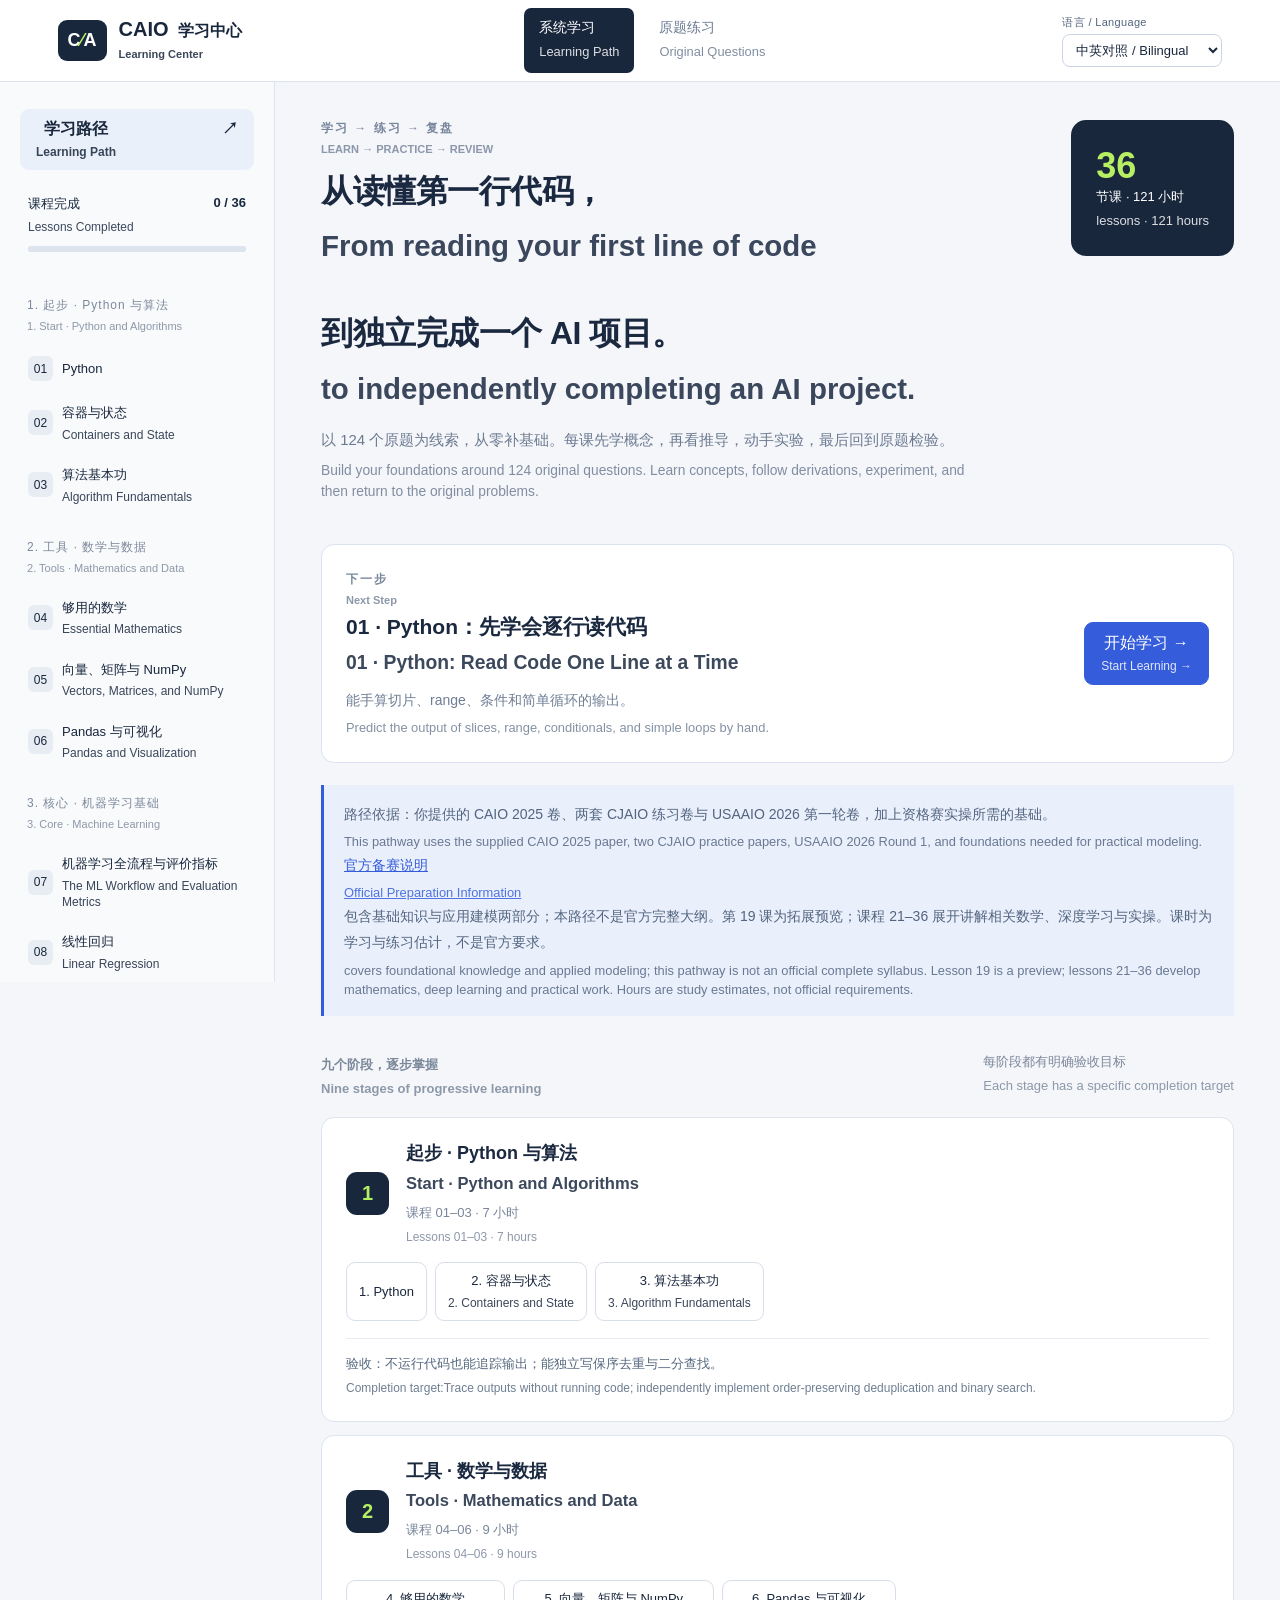
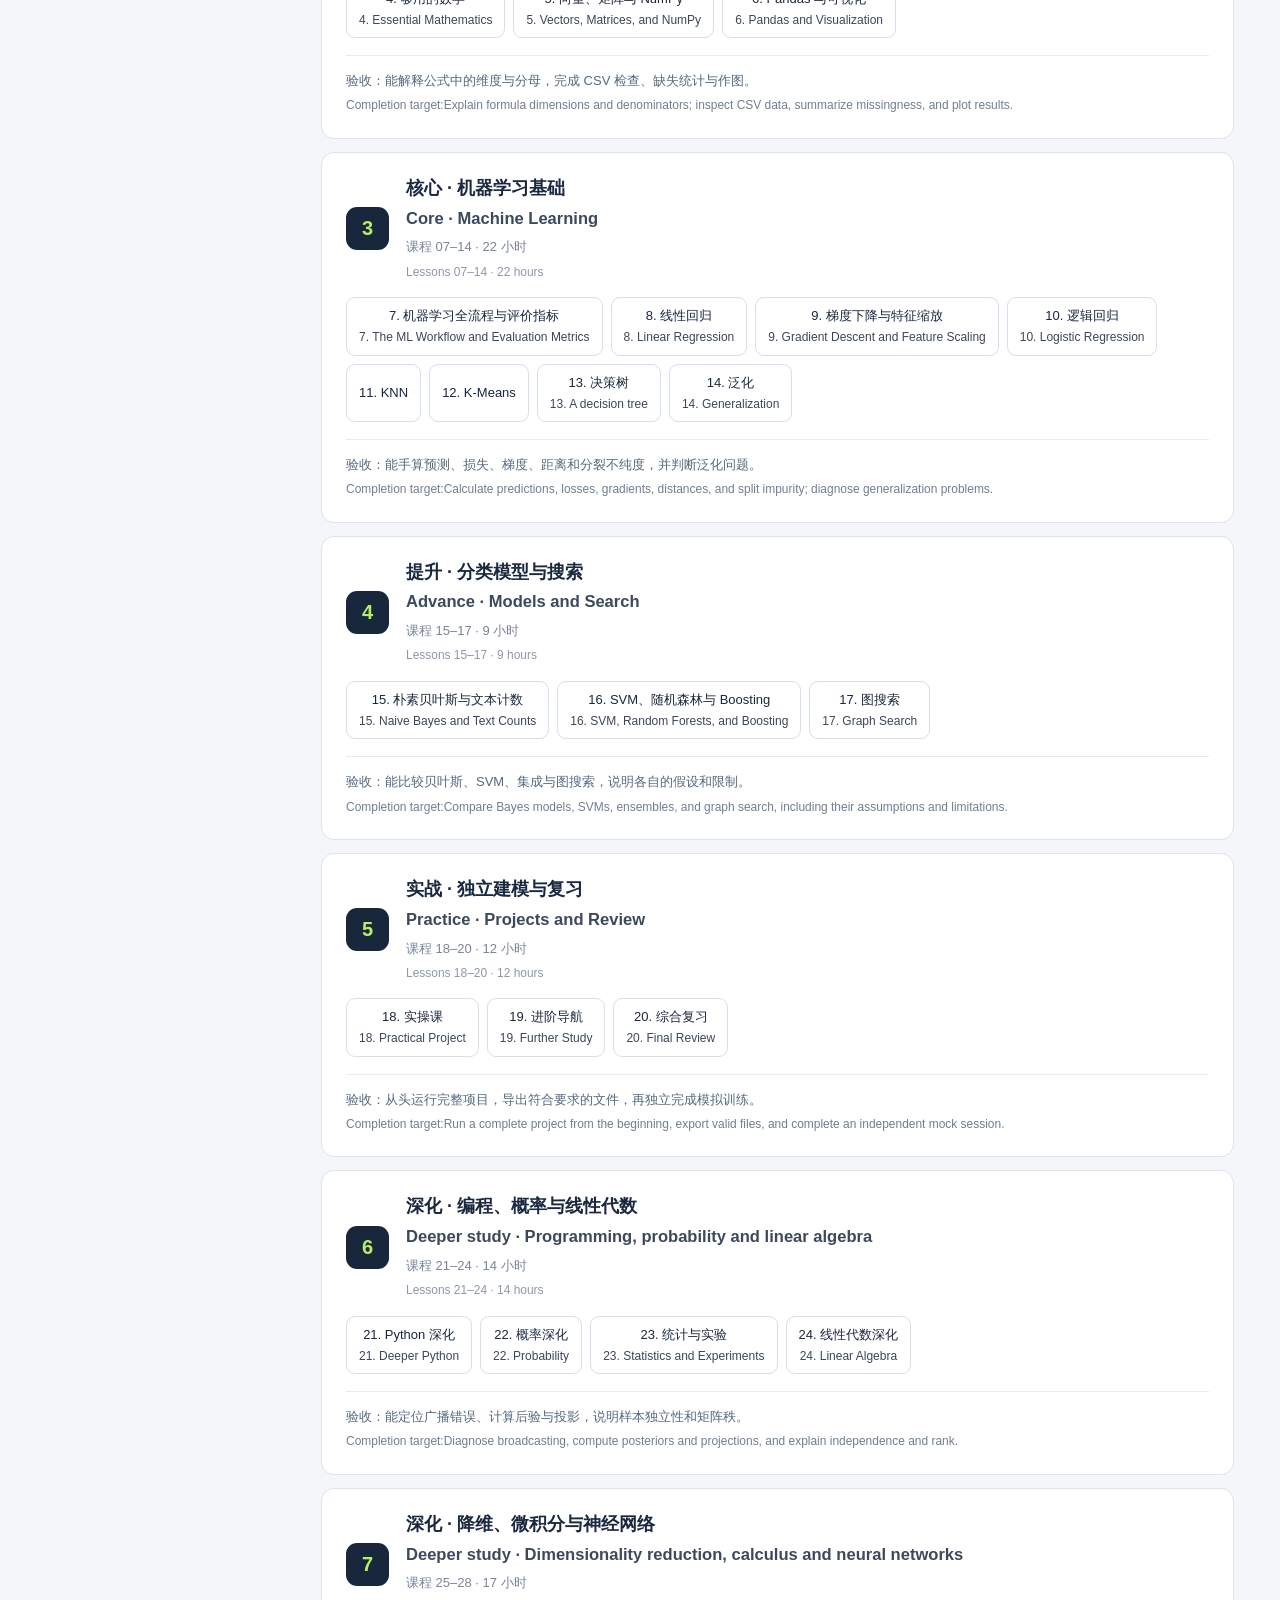
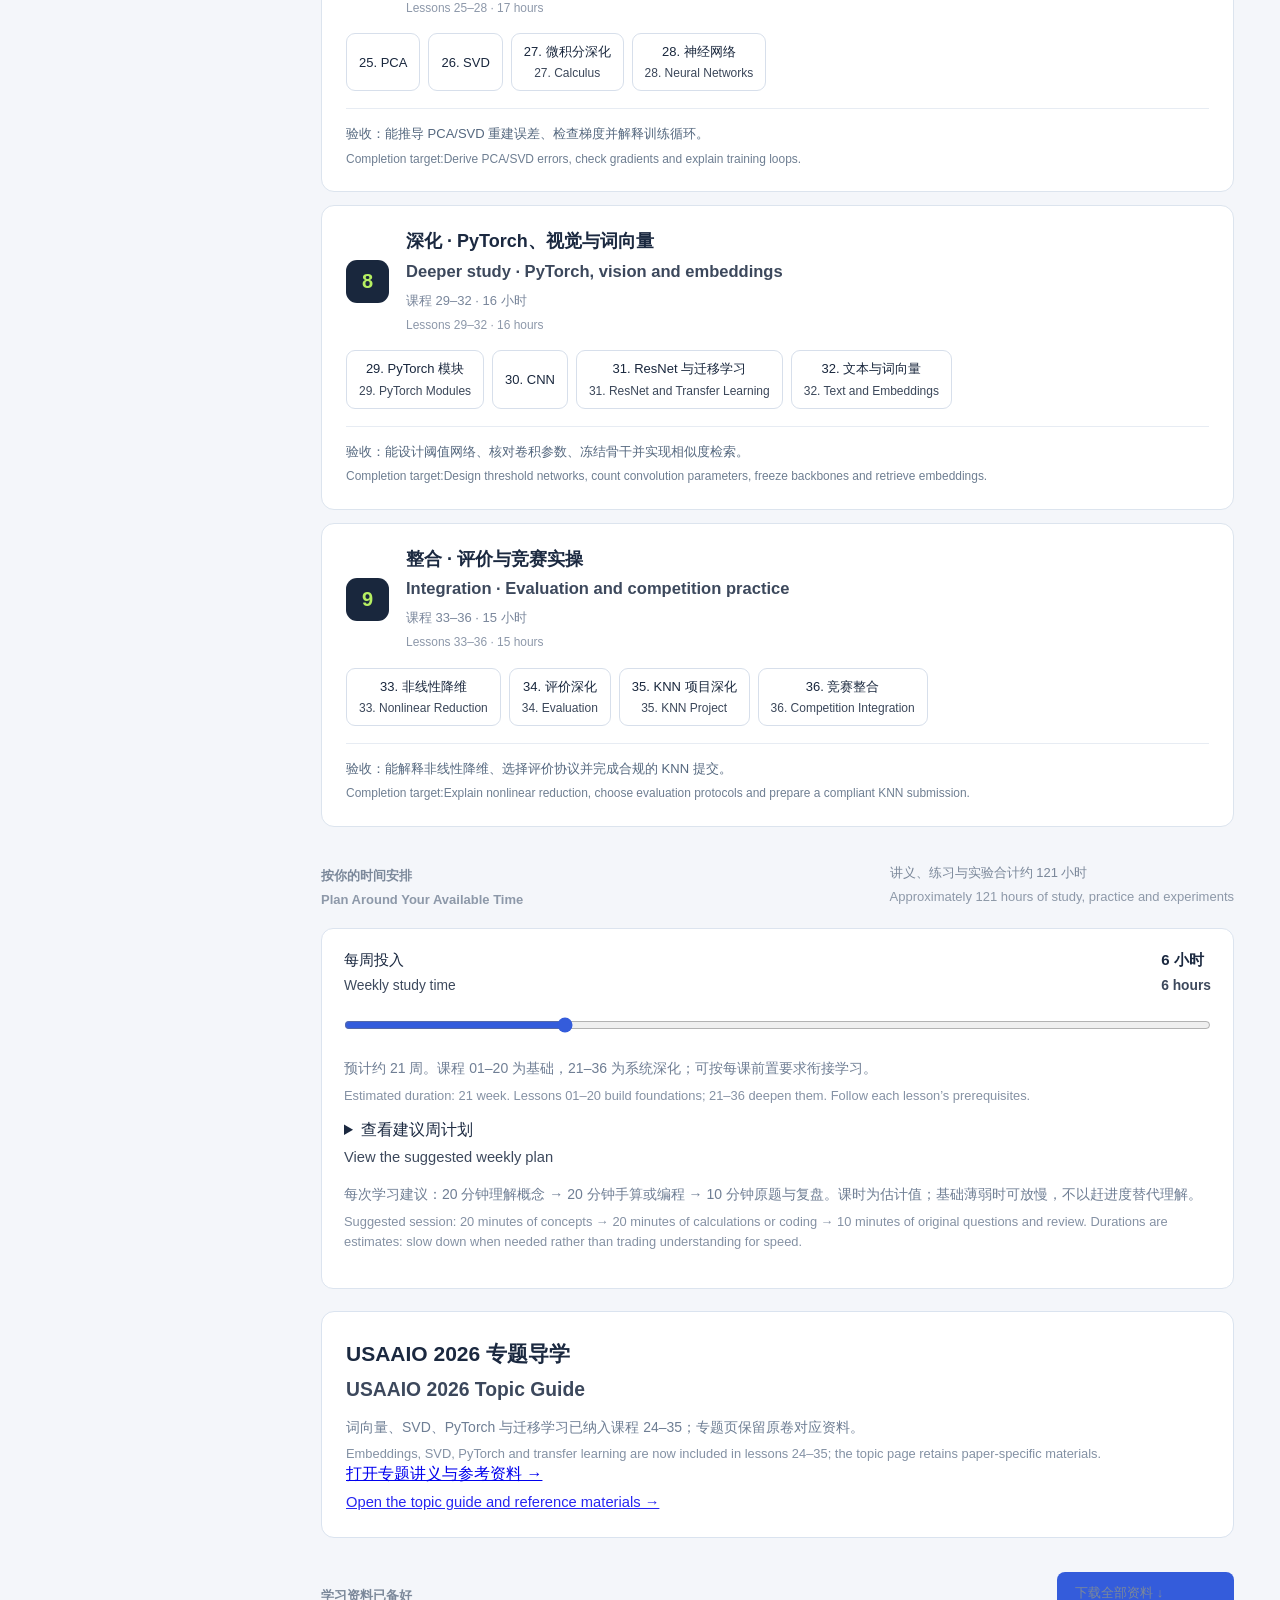
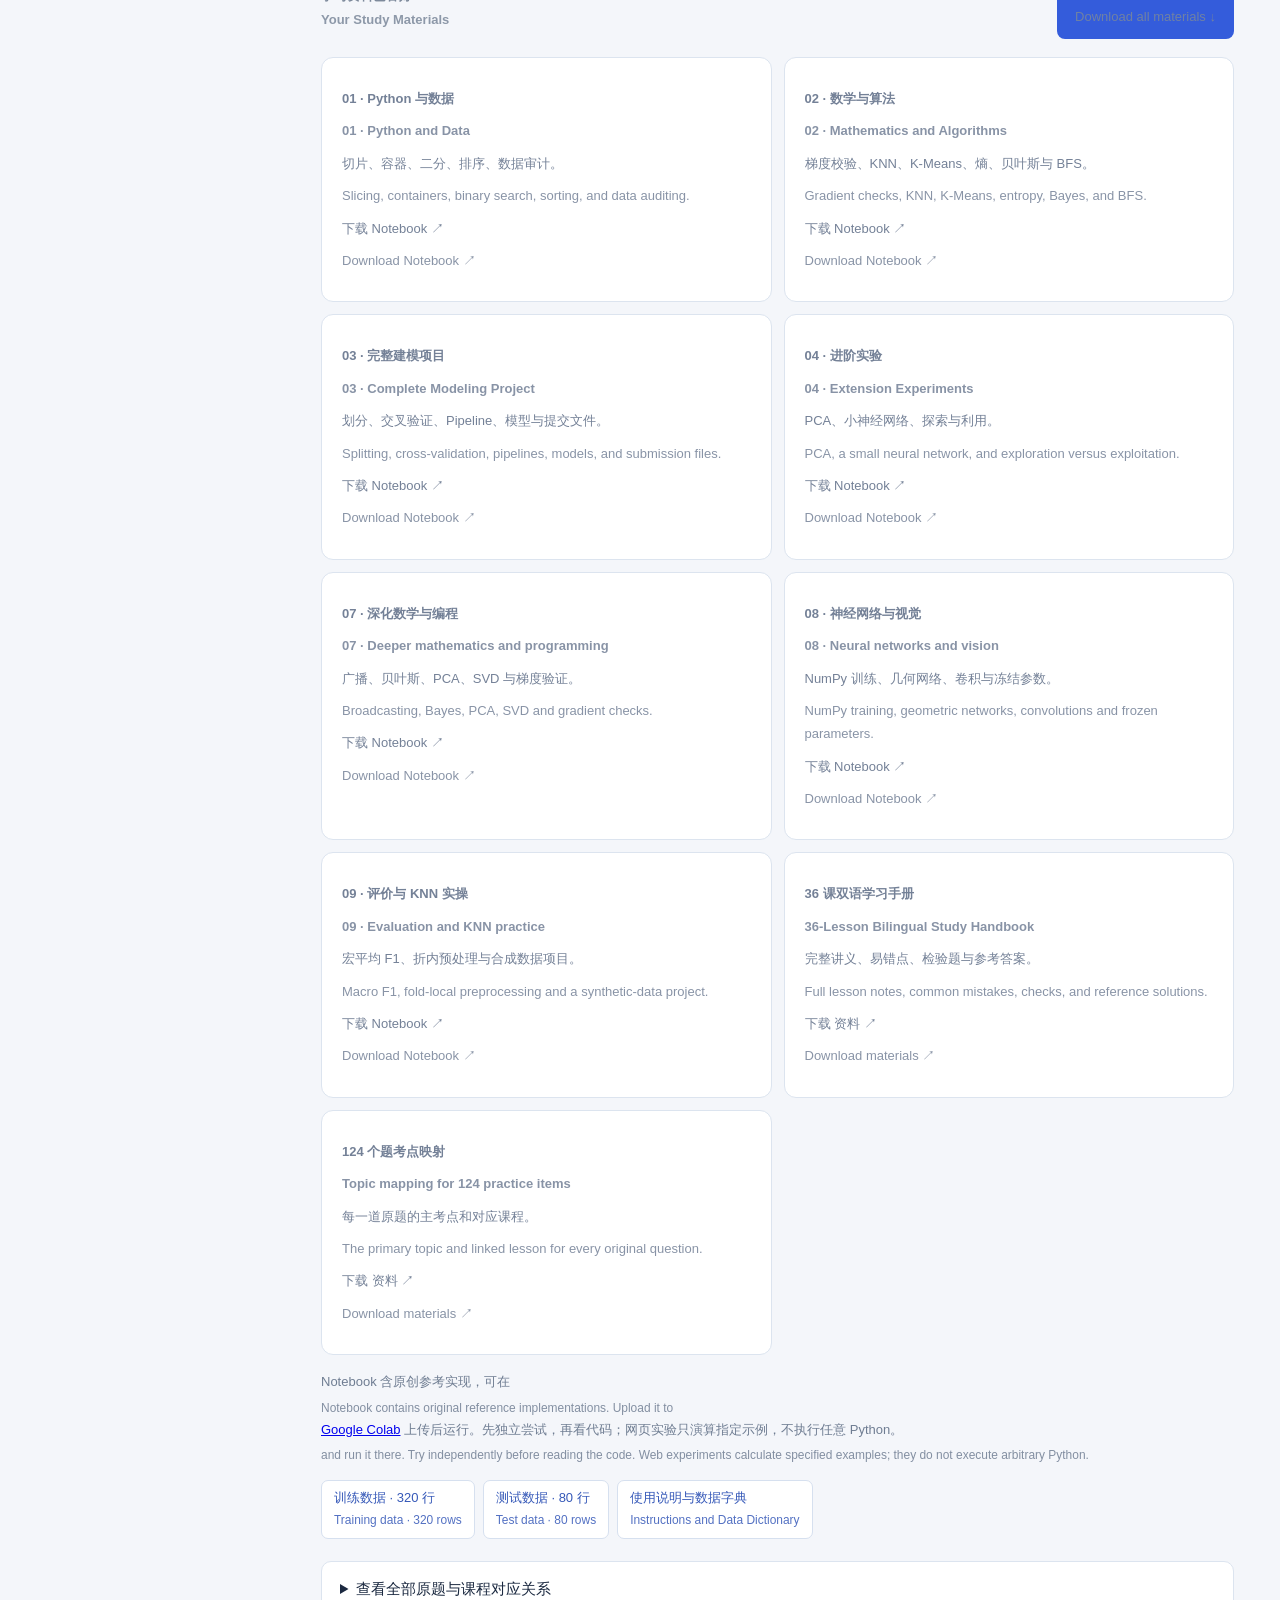
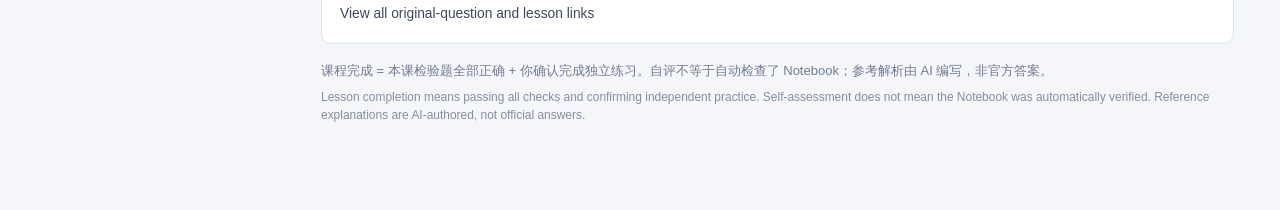
==== commit c29ca6be: "Fix saved CAIO learning page so it works offline and when hosted - Move the "Save page as" asset fol" ====
--- a/CAIO 学习中心 · 从基础到实战 _ CAIO Learning Center · From Foundations to Practice.html
+++ b/CAIO 学习中心 · 从基础到实战 _ CAIO Learning Center · From Foundations to Practice.html
@@ -1,8 +1,8 @@
 <!DOCTYPE html>
 <!-- saved from url=(0063)https://caio-2025-practice.travishawkins6122.chatgpt.site/learn -->
-<html lang="zh-CN" data-language="bi"><head><meta http-equiv="Content-Type" content="text/html; charset=UTF-8"><meta name="viewport" content="width=device-width, initial-scale=1"><title>CAIO 学习中心 · 从基础到实战 / CAIO Learning Center · From Foundations to Practice</title><meta name="description" content="根据124个练习项整理的36课学习路径、互动实验、中英双语讲义与可运行Notebook。"><link rel="icon" type="image/svg+xml" href="data:image/svg+xml,%3Csvg xmlns='http://www.w3.org/2000/svg' viewBox='0 0 32 32'%3E%3Crect width='32' height='32' rx='8' fill='%2319273d'/%3E%3Cpath d='M9 16l5 5 10-11' fill='none' stroke='%23b6ef62' stroke-width='4'/%3E%3C/svg%3E"><link rel="stylesheet" href="./CAIO 学习中心 · 从基础到实战 _ CAIO Learning Center · From Foundations to Practice_files/style.css"><link rel="stylesheet" href="./CAIO 学习中心 · 从基础到实战 _ CAIO Learning Center · From Foundations to Practice_files/learn.css"><link rel="stylesheet" href="./CAIO 学习中心 · 从基础到实战 _ CAIO Learning Center · From Foundations to Practice_files/i18n.css"></head><body>
+<html lang="zh-CN" data-language="bi"><head><meta http-equiv="Content-Type" content="text/html; charset=UTF-8"><meta name="viewport" content="width=device-width, initial-scale=1"><title>CAIO 学习中心 · 从基础到实战 / CAIO Learning Center · From Foundations to Practice</title><meta name="description" content="根据124个练习项整理的36课学习路径、互动实验、中英双语讲义与可运行Notebook。"><link rel="icon" type="image/svg+xml" href="data:image/svg+xml,%3Csvg xmlns='http://www.w3.org/2000/svg' viewBox='0 0 32 32'%3E%3Crect width='32' height='32' rx='8' fill='%2319273d'/%3E%3Cpath d='M9 16l5 5 10-11' fill='none' stroke='%23b6ef62' stroke-width='4'/%3E%3C/svg%3E"><link rel="stylesheet" href="./assets/style.css"><link rel="stylesheet" href="./assets/learn.css"><link rel="stylesheet" href="./assets/i18n.css"></head><body>
 <header><a class="brand" href="https://caio-2025-practice.travishawkins6122.chatgpt.site/learn.html"><span class="mark">C<span>∕</span>A</span><span>CAIO <b><span data-bi="" class="bi-pair"><span class="bi-zh" lang="zh-CN">学习中心</span><span class="bi-en" lang="en">Learning Center</span></span></b></span></a><nav class="top-links" aria-label="网站导航 / Site Navigation"><a href="https://caio-2025-practice.travishawkins6122.chatgpt.site/learn.html" aria-current="page"><span data-bi="" class="bi-pair"><span class="bi-zh" lang="zh-CN">系统学习</span><span class="bi-en" lang="en">Learning Path</span></span></a><a href="https://caio-2025-practice.travishawkins6122.chatgpt.site/"><span data-bi="" class="bi-pair"><span class="bi-zh" lang="zh-CN">原题练习</span><span class="bi-en" lang="en">Original Questions</span></span></a></nav><label class="language-control" data-no-translate="">语言 / Language<select id="languageSelect" aria-label="语言 / Language"><option value="bi">中英对照 / Bilingual</option><option value="zh">中文</option><option value="en">English</option></select></label></header>
 <div class="learn-layout"><aside class="course-sidebar"><button class="course-home" id="home"><span data-bi="" class="bi-pair"><span class="bi-zh" lang="zh-CN">学习路径</span><span class="bi-en" lang="en">Learning Path</span> </span><span>↗</span></button><div class="learn-progress"><span><span data-bi="" class="bi-pair"><span class="bi-zh" lang="zh-CN">课程完成</span><span class="bi-en" lang="en">Lessons Completed</span></span></span><b id="learnCount">0 / 36</b><progress id="learnProgress" max="36" value="0"></progress></div><label class="mobile-label" for="mobileLesson"><span data-bi="" class="bi-pair"><span class="bi-zh" lang="zh-CN">跳转课程</span><span class="bi-en" lang="en">Jump to a Lesson</span></span></label><select id="mobileLesson"><option value="0">学习路径总览 / Learning Path Overview</option><option value="1">01 Python：先学会逐行读代码 / 01 Python: Read Code One Line at a Time</option><option value="2">02 容器与状态：计数、去重、浅拷贝 / 02 Containers and State: Counting, Deduplication, and Shallow Copies</option><option value="3">03 算法基本功：二分、排序与复杂度 / 03 Algorithm Fundamentals: Binary Search, Sorting, and Complexity</option><option value="4">04 够用的数学：统计、概率与函数 / 04 Essential Mathematics: Statistics, Probability, and Functions</option><option value="5">05 向量、矩阵与 NumPy / 05 Vectors, Matrices, and NumPy</option><option value="6">06 Pandas 与可视化：把脏数据变成表 / 06 Pandas and Visualization: From Messy Data to Tables</option><option value="7">07 机器学习全流程与评价指标 / 07 The ML Workflow and Evaluation Metrics</option><option value="8">08 线性回归：从预测到损失 / 08 Linear Regression: Predictions and Loss</option><option value="9">09 梯度下降与特征缩放 / 09 Gradient Descent and Feature Scaling</option><option value="10">10 逻辑回归：概率、阈值与梯度 / 10 Logistic Regression: Probabilities, Thresholds, and Gradients</option><option value="11">11 KNN：距离与尺度决定邻居 / 11 KNN: Distances and Scales Determine Neighbors</option><option value="12">12 K-Means：分配与更新要分开 / 12 K-Means: Separate Assignment from Update</option><option value="13">13 决策树：Gini、熵与信息增益 / 13 Decision Trees: Gini, Entropy, and Information Gain</option><option value="14">14 泛化：偏差、方差与正则化 / 14 Generalization: Bias, Variance, and Regularization</option><option value="15">15 朴素贝叶斯与文本计数 / 15 Naive Bayes and Text Counts</option><option value="16">16 SVM、随机森林与 Boosting / 16 SVM, Random Forests, and Boosting</option><option value="17">17 图搜索：BFS、DFS、UCS 与 A* / 17 Graph Search: BFS, DFS, UCS, and A*</option><option value="18">18 实操课：完成一个可复现的建模项目 / 18 Practical Project: Build a Reproducible ML Pipeline</option><option value="19">19 进阶导航：神经网络、PCA 与强化学习 / 19 Further Study: Neural Networks, PCA, and Reinforcement Learning</option><option value="20">20 综合复习：从会做题到独立完成比赛 / 20 Final Review: From Solving Questions to Competing Independently</option><option value="21">21 Python 深化：函数、广播与错误定位 / 21 Deeper Python: Functions, Broadcasting and Debugging</option><option value="22">22 概率深化：条件概率、贝叶斯与期望 / 22 Probability: Conditioning, Bayes and Expectation</option><option value="23">23 统计与实验：抽样波动、不确定性和数据划分 / 23 Statistics and Experiments: Sampling, Uncertainty and Splits</option><option value="24">24 线性代数深化：投影、秩与外积 / 24 Linear Algebra: Projection, Rank and Outer Products</option><option value="25">25 PCA：协方差、特征方向与重建 / 25 PCA: Covariance, Principal Directions and Reconstruction</option><option value="26">26 SVD：完整形状、谱分解与低秩压缩 / 26 SVD: Shapes, Spectra and Low-rank Compression</option><option value="27">27 微积分深化：链式法则与反向传播 / 27 Calculus: Chain Rule and Backpropagation</option><option value="28">28 神经网络：前向、训练循环与泛化 / 28 Neural Networks: Forward Pass, Training Loop and Generalization</option><option value="29">29 PyTorch 模块：参数注册、初始化与几何网络 / 29 PyTorch Modules: Parameters, Initialization and Geometric Networks</option><option value="30">30 CNN：卷积窗口、输出尺寸与参数量 / 30 CNNs: Windows, Output Shapes and Parameter Counts</option><option value="31">31 ResNet 与迁移学习：截断、冻结和验证 / 31 ResNet and Transfer Learning: Truncation, Freezing and Validation</option><option value="32">32 文本与词向量：清洗、相似度和检索 / 32 Text and Embeddings: Cleaning, Similarity and Retrieval</option><option value="33">33 非线性降维：邻域图、UMAP 与可视化解释 / 33 Nonlinear Reduction: Neighborhood Graphs, UMAP and Interpretation</option><option value="34">34 评价深化：宏平均 F1、阈值与模型选择 / 34 Evaluation: Macro F1, Thresholds and Model Selection</option><option value="35">35 KNN 项目深化：流水线、交叉验证与提交契约 / 35 KNN Project: Pipelines, Cross-validation and Submission Contracts</option><option value="36">36 竞赛整合：读题限制、调试与复盘 / 36 Competition Integration: Constraints, Debugging and Review</option></select><div id="lessonList"><div class="stage-label"><span data-bi="" class="bi-pair"><span class="bi-zh" lang="zh-CN">1. 起步 · Python 与算法</span><span class="bi-en" lang="en">1. Start · Python and Algorithms</span></span></div><button class="lesson-nav  " data-lesson="1"><span class="num">01</span><span>Python</span></button><button class="lesson-nav  " data-lesson="2"><span class="num">02</span><span><span data-bi="" class="bi-pair"><span class="bi-zh" lang="zh-CN">容器与状态</span><span class="bi-en" lang="en">Containers and State</span></span></span></button><button class="lesson-nav  " data-lesson="3"><span class="num">03</span><span><span data-bi="" class="bi-pair"><span class="bi-zh" lang="zh-CN">算法基本功</span><span class="bi-en" lang="en">Algorithm Fundamentals</span></span></span></button><div class="stage-label"><span data-bi="" class="bi-pair"><span class="bi-zh" lang="zh-CN">2. 工具 · 数学与数据</span><span class="bi-en" lang="en">2. Tools · Mathematics and Data</span></span></div><button class="lesson-nav  " data-lesson="4"><span class="num">04</span><span><span data-bi="" class="bi-pair"><span class="bi-zh" lang="zh-CN">够用的数学</span><span class="bi-en" lang="en">Essential Mathematics</span></span></span></button><button class="lesson-nav  " data-lesson="5"><span class="num">05</span><span><span data-bi="" class="bi-pair"><span class="bi-zh" lang="zh-CN">向量、矩阵与 NumPy</span><span class="bi-en" lang="en">Vectors, Matrices, and NumPy</span></span></span></button><button class="lesson-nav  " data-lesson="6"><span class="num">06</span><span><span data-bi="" class="bi-pair"><span class="bi-zh" lang="zh-CN">Pandas 与可视化</span><span class="bi-en" lang="en">Pandas and Visualization</span></span></span></button><div class="stage-label"><span data-bi="" class="bi-pair"><span class="bi-zh" lang="zh-CN">3. 核心 · 机器学习基础</span><span class="bi-en" lang="en">3. Core · Machine Learning</span></span></div><button class="lesson-nav  " data-lesson="7"><span class="num">07</span><span><span data-bi="" class="bi-pair"><span class="bi-zh" lang="zh-CN">机器学习全流程与评价指标</span><span class="bi-en" lang="en">The ML Workflow and Evaluation Metrics</span></span></span></button><button class="lesson-nav  " data-lesson="8"><span class="num">08</span><span><span data-bi="" class="bi-pair"><span class="bi-zh" lang="zh-CN">线性回归</span><span class="bi-en" lang="en">Linear Regression</span></span></span></button><button class="lesson-nav  " data-lesson="9"><span class="num">09</span><span><span data-bi="" class="bi-pair"><span class="bi-zh" lang="zh-CN">梯度下降与特征缩放</span><span class="bi-en" lang="en">Gradient Descent and Feature Scaling</span></span></span></button><button class="lesson-nav  " data-lesson="10"><span class="num">10</span><span><span data-bi="" class="bi-pair"><span class="bi-zh" lang="zh-CN">逻辑回归</span><span class="bi-en" lang="en">Logistic Regression</span></span></span></button><button class="lesson-nav  " data-lesson="11"><span class="num">11</span><span>KNN</span></button><button class="lesson-nav  " data-lesson="12"><span class="num">12</span><span>K-Means</span></button><button class="lesson-nav  " data-lesson="13"><span class="num">13</span><span><span data-bi="" class="bi-pair"><span class="bi-zh" lang="zh-CN">决策树</span><span class="bi-en" lang="en">A decision tree</span></span></span></button><button class="lesson-nav  " data-lesson="14"><span class="num">14</span><span><span data-bi="" class="bi-pair"><span class="bi-zh" lang="zh-CN">泛化</span><span class="bi-en" lang="en">Generalization</span></span></span></button><div class="stage-label"><span data-bi="" class="bi-pair"><span class="bi-zh" lang="zh-CN">4. 提升 · 分类模型与搜索</span><span class="bi-en" lang="en">4. Advance · Models and Search</span></span></div><button class="lesson-nav  " data-lesson="15"><span class="num">15</span><span><span data-bi="" class="bi-pair"><span class="bi-zh" lang="zh-CN">朴素贝叶斯与文本计数</span><span class="bi-en" lang="en">Naive Bayes and Text Counts</span></span></span></button><button class="lesson-nav  " data-lesson="16"><span class="num">16</span><span><span data-bi="" class="bi-pair"><span class="bi-zh" lang="zh-CN">SVM、随机森林与 Boosting</span><span class="bi-en" lang="en">SVM, Random Forests, and Boosting</span></span></span></button><button class="lesson-nav  " data-lesson="17"><span class="num">17</span><span><span data-bi="" class="bi-pair"><span class="bi-zh" lang="zh-CN">图搜索</span><span class="bi-en" lang="en">Graph Search</span></span></span></button><div class="stage-label"><span data-bi="" class="bi-pair"><span class="bi-zh" lang="zh-CN">5. 实战 · 独立建模与复习</span><span class="bi-en" lang="en">5. Practice · Projects and Review</span></span></div><button class="lesson-nav  " data-lesson="18"><span class="num">18</span><span><span data-bi="" class="bi-pair"><span class="bi-zh" lang="zh-CN">实操课</span><span class="bi-en" lang="en">Practical Project</span></span></span></button><button class="lesson-nav  " data-lesson="19"><span class="num">19</span><span><span data-bi="" class="bi-pair"><span class="bi-zh" lang="zh-CN">进阶导航</span><span class="bi-en" lang="en">Further Study</span></span></span></button><button class="lesson-nav  " data-lesson="20"><span class="num">20</span><span><span data-bi="" class="bi-pair"><span class="bi-zh" lang="zh-CN">综合复习</span><span class="bi-en" lang="en">Final Review</span></span></span></button><div class="stage-label"><span data-bi="" class="bi-pair"><span class="bi-zh" lang="zh-CN">6. 深化 · 编程、概率与线性代数</span><span class="bi-en" lang="en">6. Deeper study · Programming, probability and linear algebra</span></span></div><button class="lesson-nav  " data-lesson="21"><span class="num">21</span><span><span data-bi="" class="bi-pair"><span class="bi-zh" lang="zh-CN">Python 深化</span><span class="bi-en" lang="en">Deeper Python</span></span></span></button><button class="lesson-nav  " data-lesson="22"><span class="num">22</span><span><span data-bi="" class="bi-pair"><span class="bi-zh" lang="zh-CN">概率深化</span><span class="bi-en" lang="en">Probability</span></span></span></button><button class="lesson-nav  " data-lesson="23"><span class="num">23</span><span><span data-bi="" class="bi-pair"><span class="bi-zh" lang="zh-CN">统计与实验</span><span class="bi-en" lang="en">Statistics and Experiments</span></span></span></button><button class="lesson-nav  " data-lesson="24"><span class="num">24</span><span><span data-bi="" class="bi-pair"><span class="bi-zh" lang="zh-CN">线性代数深化</span><span class="bi-en" lang="en">Linear Algebra</span></span></span></button><div class="stage-label"><span data-bi="" class="bi-pair"><span class="bi-zh" lang="zh-CN">7. 深化 · 降维、微积分与神经网络</span><span class="bi-en" lang="en">7. Deeper study · Dimensionality reduction, calculus and neural networks</span></span></div><button class="lesson-nav  " data-lesson="25"><span class="num">25</span><span>PCA</span></button><button class="lesson-nav  " data-lesson="26"><span class="num">26</span><span>SVD</span></button><button class="lesson-nav  " data-lesson="27"><span class="num">27</span><span><span data-bi="" class="bi-pair"><span class="bi-zh" lang="zh-CN">微积分深化</span><span class="bi-en" lang="en">Calculus</span></span></span></button><button class="lesson-nav  " data-lesson="28"><span class="num">28</span><span><span data-bi="" class="bi-pair"><span class="bi-zh" lang="zh-CN">神经网络</span><span class="bi-en" lang="en">Neural Networks</span></span></span></button><div class="stage-label"><span data-bi="" class="bi-pair"><span class="bi-zh" lang="zh-CN">8. 深化 · PyTorch、视觉与词向量</span><span class="bi-en" lang="en">8. Deeper study · PyTorch, vision and embeddings</span></span></div><button class="lesson-nav  " data-lesson="29"><span class="num">29</span><span><span data-bi="" class="bi-pair"><span class="bi-zh" lang="zh-CN">PyTorch 模块</span><span class="bi-en" lang="en">PyTorch Modules</span></span></span></button><button class="lesson-nav  " data-lesson="30"><span class="num">30</span><span><span data-bi="" class="bi-pair"><span class="bi-zh" lang="zh-CN">CNN</span><span class="bi-en" lang="en">CNNs</span></span></span></button><button class="lesson-nav  " data-lesson="31"><span class="num">31</span><span><span data-bi="" class="bi-pair"><span class="bi-zh" lang="zh-CN">ResNet 与迁移学习</span><span class="bi-en" lang="en">ResNet and Transfer Learning</span></span></span></button><button class="lesson-nav  " data-lesson="32"><span class="num">32</span><span><span data-bi="" class="bi-pair"><span class="bi-zh" lang="zh-CN">文本与词向量</span><span class="bi-en" lang="en">Text and Embeddings</span></span></span></button><div class="stage-label"><span data-bi="" class="bi-pair"><span class="bi-zh" lang="zh-CN">9. 整合 · 评价与竞赛实操</span><span class="bi-en" lang="en">9. Integration · Evaluation and competition practice</span></span></div><button class="lesson-nav  " data-lesson="33"><span class="num">33</span><span><span data-bi="" class="bi-pair"><span class="bi-zh" lang="zh-CN">非线性降维</span><span class="bi-en" lang="en">Nonlinear Reduction</span></span></span></button><button class="lesson-nav  " data-lesson="34"><span class="num">34</span><span><span data-bi="" class="bi-pair"><span class="bi-zh" lang="zh-CN">评价深化</span><span class="bi-en" lang="en">Evaluation</span></span></span></button><button class="lesson-nav  " data-lesson="35"><span class="num">35</span><span><span data-bi="" class="bi-pair"><span class="bi-zh" lang="zh-CN">KNN 项目深化</span><span class="bi-en" lang="en">KNN Project</span></span></span></button><button class="lesson-nav  " data-lesson="36"><span class="num">36</span><span><span data-bi="" class="bi-pair"><span class="bi-zh" lang="zh-CN">竞赛整合</span><span class="bi-en" lang="en">Competition Integration</span></span></span></button></div><p class="local-note" id="localNote"><span data-bi="" class="bi-pair"><span class="bi-zh" lang="zh-CN">学习记录与笔记仅保存在当前浏览器。</span><span class="bi-en" lang="en">Study progress and notes are stored only in this browser.</span></span></p></aside>
 <main class="learn-main"><div id="learningView"><section class="path-intro"><div><div class="eyebrow"><span data-bi="" class="bi-pair"><span class="bi-zh" lang="zh-CN">学习 → 练习 → 复盘</span><span class="bi-en" lang="en">LEARN → PRACTICE → REVIEW</span></span></div><h1><span data-bi="" class="bi-pair"><span class="bi-zh" lang="zh-CN">从读懂第一行代码，</span><span class="bi-en" lang="en">From reading your first line of code</span></span><br><span data-bi="" class="bi-pair"><span class="bi-zh" lang="zh-CN">到独立完成一个 AI 项目。</span><span class="bi-en" lang="en">to independently completing an AI project.</span></span></h1><p><span data-bi="" class="bi-pair"><span class="bi-zh" lang="zh-CN">以 124 个原题为线索，从零补基础。每课先学概念，再看推导，动手实验，最后回到原题检验。</span><span class="bi-en" lang="en">Build your foundations around 124 original questions. Learn concepts, follow derivations, experiment, and then return to the original problems.</span></span></p></div><div class="path-numbers"><strong>36</strong><span><span data-bi="" class="bi-pair"><span class="bi-zh" lang="zh-CN">节课 · 121 小时</span><span class="bi-en" lang="en">lessons · 121 hours</span></span></span></div></section><div class="start-panel"><div><span class="eyebrow"><span data-bi="" class="bi-pair"><span class="bi-zh" lang="zh-CN">下一步</span><span class="bi-en" lang="en">Next Step</span></span></span><h2><span data-bi="" class="bi-pair"><span class="bi-zh" lang="zh-CN">01 · Python：先学会逐行读代码</span><span class="bi-en" lang="en">01 · Python: Read Code One Line at a Time</span></span></h2><p><span data-bi="" class="bi-pair"><span class="bi-zh" lang="zh-CN">能手算切片、range、条件和简单循环的输出。</span><span class="bi-en" lang="en">Predict the output of slices, range, conditionals, and simple loops by hand.</span></span></p></div><button class="primary" data-lesson="1"><span data-bi="" class="bi-pair"><span class="bi-zh" lang="zh-CN">开始学习 →</span><span class="bi-en" lang="en">Start Learning →</span></span></button></div><div class="scope-note"><span data-bi="" class="bi-pair"><span class="bi-zh" lang="zh-CN">路径依据：你提供的 CAIO 2025 卷、两套 CJAIO 练习卷与 USAAIO 2026 第一轮卷，加上资格赛实操所需的基础。</span><span class="bi-en" lang="en">This pathway uses the supplied CAIO 2025 paper, two CJAIO practice papers, USAAIO 2026 Round 1, and foundations needed for practical modeling.</span></span><a href="https://www.iaiocanada.com/prepare/" target="_blank" rel="noopener"><span data-bi="" class="bi-pair"><span class="bi-zh" lang="zh-CN">官方备赛说明</span><span class="bi-en" lang="en">Official Preparation Information</span></span></a><span data-bi="" class="bi-pair"><span class="bi-zh" lang="zh-CN">包含基础知识与应用建模两部分；本路径不是官方完整大纲。第 19 课为拓展预览；课程 21–36 展开讲解相关数学、深度学习与实操。课时为学习与练习估计，不是官方要求。</span><span class="bi-en" lang="en">covers foundational knowledge and applied modeling; this pathway is not an official complete syllabus. Lesson 19 is a preview; lessons 21–36 develop mathematics, deep learning and practical work. Hours are study estimates, not official requirements.</span></span></div><div class="section-title"><h2><span data-bi="" class="bi-pair"><span class="bi-zh" lang="zh-CN">九个阶段，逐步掌握</span><span class="bi-en" lang="en">Nine stages of progressive learning</span></span></h2><span><span data-bi="" class="bi-pair"><span class="bi-zh" lang="zh-CN">每阶段都有明确验收目标</span><span class="bi-en" lang="en">Each stage has a specific completion target</span></span></span></div><section class="path-stage"><div class="path-stage-head"><div class="stage-no">1</div><div><h3><span data-bi="" class="bi-pair"><span class="bi-zh" lang="zh-CN">起步 · Python 与算法</span><span class="bi-en" lang="en">Start · Python and Algorithms</span></span></h3><p><span data-bi="" class="bi-pair"><span class="bi-zh" lang="zh-CN">课程 01–03 · 7 小时</span><span class="bi-en" lang="en">Lessons 01–03 · 7 hours</span></span></p></div></div><div class="stage-lessons"><button data-lesson="1">1. Python</button><button data-lesson="2"><span data-bi="" class="bi-pair"><span class="bi-zh" lang="zh-CN">2. 容器与状态</span><span class="bi-en" lang="en">2. Containers and State</span></span></button><button data-lesson="3"><span data-bi="" class="bi-pair"><span class="bi-zh" lang="zh-CN">3. 算法基本功</span><span class="bi-en" lang="en">3. Algorithm Fundamentals</span></span></button></div><p class="stage-outcome"><span data-bi="" class="bi-pair"><span class="bi-zh" lang="zh-CN">验收：不运行代码也能追踪输出；能独立写保序去重与二分查找。</span><span class="bi-en" lang="en">Completion target:Trace outputs without running code; independently implement order-preserving deduplication and binary search.</span></span></p></section><section class="path-stage"><div class="path-stage-head"><div class="stage-no">2</div><div><h3><span data-bi="" class="bi-pair"><span class="bi-zh" lang="zh-CN">工具 · 数学与数据</span><span class="bi-en" lang="en">Tools · Mathematics and Data</span></span></h3><p><span data-bi="" class="bi-pair"><span class="bi-zh" lang="zh-CN">课程 04–06 · 9 小时</span><span class="bi-en" lang="en">Lessons 04–06 · 9 hours</span></span></p></div></div><div class="stage-lessons"><button data-lesson="4"><span data-bi="" class="bi-pair"><span class="bi-zh" lang="zh-CN">4. 够用的数学</span><span class="bi-en" lang="en">4. Essential Mathematics</span></span></button><button data-lesson="5"><span data-bi="" class="bi-pair"><span class="bi-zh" lang="zh-CN">5. 向量、矩阵与 NumPy</span><span class="bi-en" lang="en">5. Vectors, Matrices, and NumPy</span></span></button><button data-lesson="6"><span data-bi="" class="bi-pair"><span class="bi-zh" lang="zh-CN">6. Pandas 与可视化</span><span class="bi-en" lang="en">6. Pandas and Visualization</span></span></button></div><p class="stage-outcome"><span data-bi="" class="bi-pair"><span class="bi-zh" lang="zh-CN">验收：能解释公式中的维度与分母，完成 CSV 检查、缺失统计与作图。</span><span class="bi-en" lang="en">Completion target:Explain formula dimensions and denominators; inspect CSV data, summarize missingness, and plot results.</span></span></p></section><section class="path-stage"><div class="path-stage-head"><div class="stage-no">3</div><div><h3><span data-bi="" class="bi-pair"><span class="bi-zh" lang="zh-CN">核心 · 机器学习基础</span><span class="bi-en" lang="en">Core · Machine Learning</span></span></h3><p><span data-bi="" class="bi-pair"><span class="bi-zh" lang="zh-CN">课程 07–14 · 22 小时</span><span class="bi-en" lang="en">Lessons 07–14 · 22 hours</span></span></p></div></div><div class="stage-lessons"><button data-lesson="7"><span data-bi="" class="bi-pair"><span class="bi-zh" lang="zh-CN">7. 机器学习全流程与评价指标</span><span class="bi-en" lang="en">7. The ML Workflow and Evaluation Metrics</span></span></button><button data-lesson="8"><span data-bi="" class="bi-pair"><span class="bi-zh" lang="zh-CN">8. 线性回归</span><span class="bi-en" lang="en">8. Linear Regression</span></span></button><button data-lesson="9"><span data-bi="" class="bi-pair"><span class="bi-zh" lang="zh-CN">9. 梯度下降与特征缩放</span><span class="bi-en" lang="en">9. Gradient Descent and Feature Scaling</span></span></button><button data-lesson="10"><span data-bi="" class="bi-pair"><span class="bi-zh" lang="zh-CN">10. 逻辑回归</span><span class="bi-en" lang="en">10. Logistic Regression</span></span></button><button data-lesson="11">11. KNN</button><button data-lesson="12">12. K-Means</button><button data-lesson="13"><span data-bi="" class="bi-pair"><span class="bi-zh" lang="zh-CN">13. 决策树</span><span class="bi-en" lang="en">13. A decision tree</span></span></button><button data-lesson="14"><span data-bi="" class="bi-pair"><span class="bi-zh" lang="zh-CN">14. 泛化</span><span class="bi-en" lang="en">14. Generalization</span></span></button></div><p class="stage-outcome"><span data-bi="" class="bi-pair"><span class="bi-zh" lang="zh-CN">验收：能手算预测、损失、梯度、距离和分裂不纯度，并判断泛化问题。</span><span class="bi-en" lang="en">Completion target:Calculate predictions, losses, gradients, distances, and split impurity; diagnose generalization problems.</span></span></p></section><section class="path-stage"><div class="path-stage-head"><div class="stage-no">4</div><div><h3><span data-bi="" class="bi-pair"><span class="bi-zh" lang="zh-CN">提升 · 分类模型与搜索</span><span class="bi-en" lang="en">Advance · Models and Search</span></span></h3><p><span data-bi="" class="bi-pair"><span class="bi-zh" lang="zh-CN">课程 15–17 · 9 小时</span><span class="bi-en" lang="en">Lessons 15–17 · 9 hours</span></span></p></div></div><div class="stage-lessons"><button data-lesson="15"><span data-bi="" class="bi-pair"><span class="bi-zh" lang="zh-CN">15. 朴素贝叶斯与文本计数</span><span class="bi-en" lang="en">15. Naive Bayes and Text Counts</span></span></button><button data-lesson="16"><span data-bi="" class="bi-pair"><span class="bi-zh" lang="zh-CN">16. SVM、随机森林与 Boosting</span><span class="bi-en" lang="en">16. SVM, Random Forests, and Boosting</span></span></button><button data-lesson="17"><span data-bi="" class="bi-pair"><span class="bi-zh" lang="zh-CN">17. 图搜索</span><span class="bi-en" lang="en">17. Graph Search</span></span></button></div><p class="stage-outcome"><span data-bi="" class="bi-pair"><span class="bi-zh" lang="zh-CN">验收：能比较贝叶斯、SVM、集成与图搜索，说明各自的假设和限制。</span><span class="bi-en" lang="en">Completion target:Compare Bayes models, SVMs, ensembles, and graph search, including their assumptions and limitations.</span></span></p></section><section class="path-stage"><div class="path-stage-head"><div class="stage-no">5</div><div><h3><span data-bi="" class="bi-pair"><span class="bi-zh" lang="zh-CN">实战 · 独立建模与复习</span><span class="bi-en" lang="en">Practice · Projects and Review</span></span></h3><p><span data-bi="" class="bi-pair"><span class="bi-zh" lang="zh-CN">课程 18–20 · 12 小时</span><span class="bi-en" lang="en">Lessons 18–20 · 12 hours</span></span></p></div></div><div class="stage-lessons"><button data-lesson="18"><span data-bi="" class="bi-pair"><span class="bi-zh" lang="zh-CN">18. 实操课</span><span class="bi-en" lang="en">18. Practical Project</span></span></button><button data-lesson="19"><span data-bi="" class="bi-pair"><span class="bi-zh" lang="zh-CN">19. 进阶导航</span><span class="bi-en" lang="en">19. Further Study</span></span></button><button data-lesson="20"><span data-bi="" class="bi-pair"><span class="bi-zh" lang="zh-CN">20. 综合复习</span><span class="bi-en" lang="en">20. Final Review</span></span></button></div><p class="stage-outcome"><span data-bi="" class="bi-pair"><span class="bi-zh" lang="zh-CN">验收：从头运行完整项目，导出符合要求的文件，再独立完成模拟训练。</span><span class="bi-en" lang="en">Completion target:Run a complete project from the beginning, export valid files, and complete an independent mock session.</span></span></p></section><section class="path-stage"><div class="path-stage-head"><div class="stage-no">6</div><div><h3><span data-bi="" class="bi-pair"><span class="bi-zh" lang="zh-CN">深化 · 编程、概率与线性代数</span><span class="bi-en" lang="en">Deeper study · Programming, probability and linear algebra</span></span></h3><p><span data-bi="" class="bi-pair"><span class="bi-zh" lang="zh-CN">课程 21–24 · 14 小时</span><span class="bi-en" lang="en">Lessons 21–24 · 14 hours</span></span></p></div></div><div class="stage-lessons"><button data-lesson="21"><span data-bi="" class="bi-pair"><span class="bi-zh" lang="zh-CN">21. Python 深化</span><span class="bi-en" lang="en">21. Deeper Python</span></span></button><button data-lesson="22"><span data-bi="" class="bi-pair"><span class="bi-zh" lang="zh-CN">22. 概率深化</span><span class="bi-en" lang="en">22. Probability</span></span></button><button data-lesson="23"><span data-bi="" class="bi-pair"><span class="bi-zh" lang="zh-CN">23. 统计与实验</span><span class="bi-en" lang="en">23. Statistics and Experiments</span></span></button><button data-lesson="24"><span data-bi="" class="bi-pair"><span class="bi-zh" lang="zh-CN">24. 线性代数深化</span><span class="bi-en" lang="en">24. Linear Algebra</span></span></button></div><p class="stage-outcome"><span data-bi="" class="bi-pair"><span class="bi-zh" lang="zh-CN">验收：能定位广播错误、计算后验与投影，说明样本独立性和矩阵秩。</span><span class="bi-en" lang="en">Completion target:Diagnose broadcasting, compute posteriors and projections, and explain independence and rank.</span></span></p></section><section class="path-stage"><div class="path-stage-head"><div class="stage-no">7</div><div><h3><span data-bi="" class="bi-pair"><span class="bi-zh" lang="zh-CN">深化 · 降维、微积分与神经网络</span><span class="bi-en" lang="en">Deeper study · Dimensionality reduction, calculus and neural networks</span></span></h3><p><span data-bi="" class="bi-pair"><span class="bi-zh" lang="zh-CN">课程 25–28 · 17 小时</span><span class="bi-en" lang="en">Lessons 25–28 · 17 hours</span></span></p></div></div><div class="stage-lessons"><button data-lesson="25">25. PCA</button><button data-lesson="26">26. SVD</button><button data-lesson="27"><span data-bi="" class="bi-pair"><span class="bi-zh" lang="zh-CN">27. 微积分深化</span><span class="bi-en" lang="en">27. Calculus</span></span></button><button data-lesson="28"><span data-bi="" class="bi-pair"><span class="bi-zh" lang="zh-CN">28. 神经网络</span><span class="bi-en" lang="en">28. Neural Networks</span></span></button></div><p class="stage-outcome"><span data-bi="" class="bi-pair"><span class="bi-zh" lang="zh-CN">验收：能推导 PCA/SVD 重建误差、检查梯度并解释训练循环。</span><span class="bi-en" lang="en">Completion target:Derive PCA/SVD errors, check gradients and explain training loops.</span></span></p></section><section class="path-stage"><div class="path-stage-head"><div class="stage-no">8</div><div><h3><span data-bi="" class="bi-pair"><span class="bi-zh" lang="zh-CN">深化 · PyTorch、视觉与词向量</span><span class="bi-en" lang="en">Deeper study · PyTorch, vision and embeddings</span></span></h3><p><span data-bi="" class="bi-pair"><span class="bi-zh" lang="zh-CN">课程 29–32 · 16 小时</span><span class="bi-en" lang="en">Lessons 29–32 · 16 hours</span></span></p></div></div><div class="stage-lessons"><button data-lesson="29"><span data-bi="" class="bi-pair"><span class="bi-zh" lang="zh-CN">29. PyTorch 模块</span><span class="bi-en" lang="en">29. PyTorch Modules</span></span></button><button data-lesson="30">30. CNN</button><button data-lesson="31"><span data-bi="" class="bi-pair"><span class="bi-zh" lang="zh-CN">31. ResNet 与迁移学习</span><span class="bi-en" lang="en">31. ResNet and Transfer Learning</span></span></button><button data-lesson="32"><span data-bi="" class="bi-pair"><span class="bi-zh" lang="zh-CN">32. 文本与词向量</span><span class="bi-en" lang="en">32. Text and Embeddings</span></span></button></div><p class="stage-outcome"><span data-bi="" class="bi-pair"><span class="bi-zh" lang="zh-CN">验收：能设计阈值网络、核对卷积参数、冻结骨干并实现相似度检索。</span><span class="bi-en" lang="en">Completion target:Design threshold networks, count convolution parameters, freeze backbones and retrieve embeddings.</span></span></p></section><section class="path-stage"><div class="path-stage-head"><div class="stage-no">9</div><div><h3><span data-bi="" class="bi-pair"><span class="bi-zh" lang="zh-CN">整合 · 评价与竞赛实操</span><span class="bi-en" lang="en">Integration · Evaluation and competition practice</span></span></h3><p><span data-bi="" class="bi-pair"><span class="bi-zh" lang="zh-CN">课程 33–36 · 15 小时</span><span class="bi-en" lang="en">Lessons 33–36 · 15 hours</span></span></p></div></div><div class="stage-lessons"><button data-lesson="33"><span data-bi="" class="bi-pair"><span class="bi-zh" lang="zh-CN">33. 非线性降维</span><span class="bi-en" lang="en">33. Nonlinear Reduction</span></span></button><button data-lesson="34"><span data-bi="" class="bi-pair"><span class="bi-zh" lang="zh-CN">34. 评价深化</span><span class="bi-en" lang="en">34. Evaluation</span></span></button><button data-lesson="35"><span data-bi="" class="bi-pair"><span class="bi-zh" lang="zh-CN">35. KNN 项目深化</span><span class="bi-en" lang="en">35. KNN Project</span></span></button><button data-lesson="36"><span data-bi="" class="bi-pair"><span class="bi-zh" lang="zh-CN">36. 竞赛整合</span><span class="bi-en" lang="en">36. Competition Integration</span></span></button></div><p class="stage-outcome"><span data-bi="" class="bi-pair"><span class="bi-zh" lang="zh-CN">验收：能解释非线性降维、选择评价协议并完成合规的 KNN 提交。</span><span class="bi-en" lang="en">Completion target:Explain nonlinear reduction, choose evaluation protocols and prepare a compliant KNN submission.</span></span></p></section><div class="section-title"><h2><span data-bi="" class="bi-pair"><span class="bi-zh" lang="zh-CN">按你的时间安排</span><span class="bi-en" lang="en">Plan Around Your Available Time</span></span></h2><span><span data-bi="" class="bi-pair"><span class="bi-zh" lang="zh-CN">讲义、练习与实验合计约 121 小时</span><span class="bi-en" lang="en">Approximately 121 hours of study, practice and experiments</span></span></span></div><section class="pace"><label for="weeklyHours"><span data-bi="" class="bi-pair"><span class="bi-zh" lang="zh-CN">每周投入</span><span class="bi-en" lang="en">Weekly study time</span> </span><b id="hoursLabel"><span data-bi="" class="bi-pair"><span class="bi-zh" lang="zh-CN">6 小时</span><span class="bi-en" lang="en">6 hours</span></span></b></label><input id="weeklyHours" type="range" min="3" max="15" step="1" value="6"><p id="paceText"><span data-bi="" class="bi-pair"><span class="bi-zh" lang="zh-CN">预计约 21 周。课程 01–20 为基础，21–36 为系统深化；可按每课前置要求衔接学习。</span><span class="bi-en" lang="en">Estimated duration: 21 week. Lessons 01–20 build foundations; 21–36 deepen them. Follow each lesson’s prerequisites.</span></span></p><details><summary><span data-bi="" class="bi-pair"><span class="bi-zh" lang="zh-CN">查看建议周计划</span><span class="bi-en" lang="en">View the suggested weekly plan</span></span></summary><div id="weekPlan"><table class="week-table"><thead><tr><th><span data-bi="" class="bi-pair"><span class="bi-zh" lang="zh-CN">周次</span><span class="bi-en" lang="en">Week</span></span></th><th><span data-bi="" class="bi-pair"><span class="bi-zh" lang="zh-CN">学习与练习内容</span><span class="bi-en" lang="en">Study and Practice</span></span></th></tr></thead><tbody><tr><td><span data-bi="" class="bi-pair"><span class="bi-zh" lang="zh-CN">第 1 周</span><span class="bi-en" lang="en">Week 1</span></span></td><td><span data-bi="" class="bi-pair"><span class="bi-zh" lang="zh-CN">01 Python（2h）；02 容器与状态（2h）；03 算法基本功（2h）</span><span class="bi-en" lang="en">01 Python (2h); 02 Containers and State (2h); 03 Algorithm Fundamentals (2h)</span></span></td></tr><tr><td><span data-bi="" class="bi-pair"><span class="bi-zh" lang="zh-CN">第 2 周</span><span class="bi-en" lang="en">Week 2</span></span></td><td><span data-bi="" class="bi-pair"><span class="bi-zh" lang="zh-CN">03 算法基本功（1h）；04 够用的数学（3h）；05 向量、矩阵与 NumPy（2h）</span><span class="bi-en" lang="en">03 Algorithm Fundamentals (1h); 04 Essential Mathematics (3h); 05 Vectors, Matrices, and NumPy (2h)</span></span></td></tr><tr><td><span data-bi="" class="bi-pair"><span class="bi-zh" lang="zh-CN">第 3 周</span><span class="bi-en" lang="en">Week 3</span></span></td><td><span data-bi="" class="bi-pair"><span class="bi-zh" lang="zh-CN">05 向量、矩阵与 NumPy（1h）；06 Pandas 与可视化（3h）；07 机器学习全流程与评价指标（2h）</span><span class="bi-en" lang="en">05 Vectors, Matrices, and NumPy (1h); 06 Pandas and Visualization (3h); 07 The ML Workflow and Evaluation Metrics (2h)</span></span></td></tr><tr><td><span data-bi="" class="bi-pair"><span class="bi-zh" lang="zh-CN">第 4 周</span><span class="bi-en" lang="en">Week 4</span></span></td><td><span data-bi="" class="bi-pair"><span class="bi-zh" lang="zh-CN">07 机器学习全流程与评价指标（1h）；08 线性回归（3h）；09 梯度下降与特征缩放（2h）</span><span class="bi-en" lang="en">07 The ML Workflow and Evaluation Metrics (1h); 08 Linear Regression (3h); 09 Gradient Descent and Feature Scaling (2h)</span></span></td></tr><tr><td><span data-bi="" class="bi-pair"><span class="bi-zh" lang="zh-CN">第 5 周</span><span class="bi-en" lang="en">Week 5</span></span></td><td><span data-bi="" class="bi-pair"><span class="bi-zh" lang="zh-CN">09 梯度下降与特征缩放（1h）；10 逻辑回归（3h）；11 KNN（2h）</span><span class="bi-en" lang="en">09 Gradient Descent and Feature Scaling (1h); 10 Logistic Regression (3h); 11 KNN (2h)</span></span></td></tr><tr><td><span data-bi="" class="bi-pair"><span class="bi-zh" lang="zh-CN">第 6 周</span><span class="bi-en" lang="en">Week 6</span></span></td><td><span data-bi="" class="bi-pair"><span class="bi-zh" lang="zh-CN">12 K-Means（2h）；13 决策树（3h）；14 泛化（1h）</span><span class="bi-en" lang="en">12 K-Means (2h); 13 A decision tree (3h); 14 Generalization (1h)</span></span></td></tr><tr><td><span data-bi="" class="bi-pair"><span class="bi-zh" lang="zh-CN">第 7 周</span><span class="bi-en" lang="en">Week 7</span></span></td><td><span data-bi="" class="bi-pair"><span class="bi-zh" lang="zh-CN">14 泛化（2h）；15 朴素贝叶斯与文本计数（3h）；16 SVM、随机森林与 Boosting（1h）</span><span class="bi-en" lang="en">14 Generalization (2h); 15 Naive Bayes and Text Counts (3h); 16 SVM, Random Forests, and Boosting (1h)</span></span></td></tr><tr><td><span data-bi="" class="bi-pair"><span class="bi-zh" lang="zh-CN">第 8 周</span><span class="bi-en" lang="en">Week 8</span></span></td><td><span data-bi="" class="bi-pair"><span class="bi-zh" lang="zh-CN">16 SVM、随机森林与 Boosting（2h）；17 图搜索（3h）；18 实操课（1h）</span><span class="bi-en" lang="en">16 SVM, Random Forests, and Boosting (2h); 17 Graph Search (3h); 18 Practical Project (1h)</span></span></td></tr><tr><td><span data-bi="" class="bi-pair"><span class="bi-zh" lang="zh-CN">第 9 周</span><span class="bi-en" lang="en">Week 9</span></span></td><td><span data-bi="" class="bi-pair"><span class="bi-zh" lang="zh-CN">18 实操课（4h）；19 进阶导航（2h）</span><span class="bi-en" lang="en">18 Practical Project (4h); 19 Further Study (2h)</span></span></td></tr><tr><td><span data-bi="" class="bi-pair"><span class="bi-zh" lang="zh-CN">第 10 周</span><span class="bi-en" lang="en">Week 10</span></span></td><td><span data-bi="" class="bi-pair"><span class="bi-zh" lang="zh-CN">19 进阶导航（1h）；20 综合复习（4h）；21 Python 深化（1h）</span><span class="bi-en" lang="en">19 Further Study (1h); 20 Final Review (4h); 21 Deeper Python (1h)</span></span></td></tr><tr><td><span data-bi="" class="bi-pair"><span class="bi-zh" lang="zh-CN">第 11 周</span><span class="bi-en" lang="en">Week 11</span></span></td><td><span data-bi="" class="bi-pair"><span class="bi-zh" lang="zh-CN">21 Python 深化（2h）；22 概率深化（4h）</span><span class="bi-en" lang="en">21 Deeper Python (2h); 22 Probability (4h)</span></span></td></tr><tr><td><span data-bi="" class="bi-pair"><span class="bi-zh" lang="zh-CN">第 12 周</span><span class="bi-en" lang="en">Week 12</span></span></td><td><span data-bi="" class="bi-pair"><span class="bi-zh" lang="zh-CN">23 统计与实验（3h）；24 线性代数深化（3h）</span><span class="bi-en" lang="en">23 Statistics and Experiments (3h); 24 Linear Algebra (3h)</span></span></td></tr><tr><td><span data-bi="" class="bi-pair"><span class="bi-zh" lang="zh-CN">第 13 周</span><span class="bi-en" lang="en">Week 13</span></span></td><td><span data-bi="" class="bi-pair"><span class="bi-zh" lang="zh-CN">24 线性代数深化（1h）；25 PCA（4h）；26 SVD（1h）</span><span class="bi-en" lang="en">24 Linear Algebra (1h); 25 PCA (4h); 26 SVD (1h)</span></span></td></tr><tr><td><span data-bi="" class="bi-pair"><span class="bi-zh" lang="zh-CN">第 14 周</span><span class="bi-en" lang="en">Week 14</span></span></td><td><span data-bi="" class="bi-pair"><span class="bi-zh" lang="zh-CN">26 SVD（4h）；27 微积分深化（2h）</span><span class="bi-en" lang="en">26 SVD (4h); 27 Calculus (2h)</span></span></td></tr><tr><td><span data-bi="" class="bi-pair"><span class="bi-zh" lang="zh-CN">第 15 周</span><span class="bi-en" lang="en">Week 15</span></span></td><td><span data-bi="" class="bi-pair"><span class="bi-zh" lang="zh-CN">27 微积分深化（2h）；28 神经网络（4h）</span><span class="bi-en" lang="en">27 Calculus (2h); 28 Neural Networks (4h)</span></span></td></tr><tr><td><span data-bi="" class="bi-pair"><span class="bi-zh" lang="zh-CN">第 16 周</span><span class="bi-en" lang="en">Week 16</span></span></td><td><span data-bi="" class="bi-pair"><span class="bi-zh" lang="zh-CN">29 PyTorch 模块（4h）；30 CNN（2h）</span><span class="bi-en" lang="en">29 PyTorch Modules (4h); 30 CNN (2h)</span></span></td></tr><tr><td><span data-bi="" class="bi-pair"><span class="bi-zh" lang="zh-CN">第 17 周</span><span class="bi-en" lang="en">Week 17</span></span></td><td><span data-bi="" class="bi-pair"><span class="bi-zh" lang="zh-CN">30 CNN（2h）；31 ResNet 与迁移学习（4h）</span><span class="bi-en" lang="en">30 CNN (2h); 31 ResNet and Transfer Learning (4h)</span></span></td></tr><tr><td><span data-bi="" class="bi-pair"><span class="bi-zh" lang="zh-CN">第 18 周</span><span class="bi-en" lang="en">Week 18</span></span></td><td><span data-bi="" class="bi-pair"><span class="bi-zh" lang="zh-CN">32 文本与词向量（4h）；33 非线性降维（2h）</span><span class="bi-en" lang="en">32 Text and Embeddings (4h); 33 Nonlinear Reduction (2h)</span></span></td></tr><tr><td><span data-bi="" class="bi-pair"><span class="bi-zh" lang="zh-CN">第 19 周</span><span class="bi-en" lang="en">Week 19</span></span></td><td><span data-bi="" class="bi-pair"><span class="bi-zh" lang="zh-CN">33 非线性降维（1h）；34 评价深化（4h）；35 KNN 项目深化（1h）</span><span class="bi-en" lang="en">33 Nonlinear Reduction (1h); 34 Evaluation (4h); 35 KNN Project (1h)</span></span></td></tr><tr><td><span data-bi="" class="bi-pair"><span class="bi-zh" lang="zh-CN">第 20 周</span><span class="bi-en" lang="en">Week 20</span></span></td><td><span data-bi="" class="bi-pair"><span class="bi-zh" lang="zh-CN">35 KNN 项目深化（4h）；36 竞赛整合（2h）</span><span class="bi-en" lang="en">35 KNN Project (4h); 36 Competition Integration (2h)</span></span></td></tr><tr><td><span data-bi="" class="bi-pair"><span class="bi-zh" lang="zh-CN">第 21 周</span><span class="bi-en" lang="en">Week 21</span></span></td><td><span data-bi="" class="bi-pair"><span class="bi-zh" lang="zh-CN">36 竞赛整合（1h）</span><span class="bi-en" lang="en">36 Competition Integration (1h)</span></span></td></tr></tbody></table></div></details><p><span data-bi="" class="bi-pair"><span class="bi-zh" lang="zh-CN">每次学习建议：20 分钟理解概念 → 20 分钟手算或编程 → 10 分钟原题与复盘。课时为估计值；基础薄弱时可放慢，不以赶进度替代理解。</span><span class="bi-en" lang="en">Suggested session: 20 minutes of concepts → 20 minutes of calculations or coding → 10 minutes of original questions and review. Durations are estimates: slow down when needed rather than trading understanding for speed.</span></span></p></section><div class="start-panel"><div><h2><span data-bi="" class="bi-pair"><span class="bi-zh" lang="zh-CN">USAAIO 2026 专题导学</span><span class="bi-en" lang="en">USAAIO 2026 Topic Guide</span></span></h2><p><span data-bi="" class="bi-pair"><span class="bi-zh" lang="zh-CN">词向量、SVD、PyTorch 与迁移学习已纳入课程 24–35；专题页保留原卷对应资料。</span><span class="bi-en" lang="en">Embeddings, SVD, PyTorch and transfer learning are now included in lessons 24–35; the topic page retains paper-specific materials.</span></span></p><a href="https://caio-2025-practice.travishawkins6122.chatgpt.site/usaaio.html"><span data-bi="" class="bi-pair"><span class="bi-zh" lang="zh-CN">打开专题讲义与参考资料 →</span><span class="bi-en" lang="en">Open the topic guide and reference materials →</span></span></a></div></div><div class="section-title"><h2><span data-bi="" class="bi-pair"><span class="bi-zh" lang="zh-CN">学习资料已备好</span><span class="bi-en" lang="en">Your Study Materials</span></span></h2><a class="download-all" href="https://caio-2025-practice.travishawkins6122.chatgpt.site/materials/CAIO_learning_materials.zip" download=""><span data-bi="" class="bi-pair"><span class="bi-zh" lang="zh-CN">下载全部资料 ↓</span><span class="bi-en" lang="en">Download all materials ↓</span></span></a></div><div class="resource-grid"><a class="resource" href="https://caio-2025-practice.travishawkins6122.chatgpt.site/materials/01_python_data.ipynb" download=""><strong><span data-bi="" class="bi-pair"><span class="bi-zh" lang="zh-CN">01 · Python 与数据</span><span class="bi-en" lang="en">01 · Python and Data</span></span></strong><span><span data-bi="" class="bi-pair"><span class="bi-zh" lang="zh-CN">切片、容器、二分、排序、数据审计。</span><span class="bi-en" lang="en">Slicing, containers, binary search, sorting, and data auditing.</span></span></span><em><span data-bi="" class="bi-pair"><span class="bi-zh" lang="zh-CN">下载 Notebook ↗</span><span class="bi-en" lang="en">Download Notebook ↗</span></span></em></a><a class="resource" href="https://caio-2025-practice.travishawkins6122.chatgpt.site/materials/02_ml_math.ipynb" download=""><strong><span data-bi="" class="bi-pair"><span class="bi-zh" lang="zh-CN">02 · 数学与算法</span><span class="bi-en" lang="en">02 · Mathematics and Algorithms</span></span></strong><span><span data-bi="" class="bi-pair"><span class="bi-zh" lang="zh-CN">梯度校验、KNN、K-Means、熵、贝叶斯与 BFS。</span><span class="bi-en" lang="en">Gradient checks, KNN, K-Means, entropy, Bayes, and BFS.</span></span></span><em><span data-bi="" class="bi-pair"><span class="bi-zh" lang="zh-CN">下载 Notebook ↗</span><span class="bi-en" lang="en">Download Notebook ↗</span></span></em></a><a class="resource" href="https://caio-2025-practice.travishawkins6122.chatgpt.site/materials/03_practical_project.ipynb" download=""><strong><span data-bi="" class="bi-pair"><span class="bi-zh" lang="zh-CN">03 · 完整建模项目</span><span class="bi-en" lang="en">03 · Complete Modeling Project</span></span></strong><span><span data-bi="" class="bi-pair"><span class="bi-zh" lang="zh-CN">划分、交叉验证、Pipeline、模型与提交文件。</span><span class="bi-en" lang="en">Splitting, cross-validation, pipelines, models, and submission files.</span></span></span><em><span data-bi="" class="bi-pair"><span class="bi-zh" lang="zh-CN">下载 Notebook ↗</span><span class="bi-en" lang="en">Download Notebook ↗</span></span></em></a><a class="resource" href="https://caio-2025-practice.travishawkins6122.chatgpt.site/materials/04_extensions.ipynb" download=""><strong><span data-bi="" class="bi-pair"><span class="bi-zh" lang="zh-CN">04 · 进阶实验</span><span class="bi-en" lang="en">04 · Extension Experiments</span></span></strong><span><span data-bi="" class="bi-pair"><span class="bi-zh" lang="zh-CN">PCA、小神经网络、探索与利用。</span><span class="bi-en" lang="en">PCA, a small neural network, and exploration versus exploitation.</span></span></span><em><span data-bi="" class="bi-pair"><span class="bi-zh" lang="zh-CN">下载 Notebook ↗</span><span class="bi-en" lang="en">Download Notebook ↗</span></span></em></a><a class="resource" href="https://caio-2025-practice.travishawkins6122.chatgpt.site/materials/07_deeper_math.ipynb" download=""><strong><span data-bi="" class="bi-pair"><span class="bi-zh" lang="zh-CN">07 · 深化数学与编程</span><span class="bi-en" lang="en">07 · Deeper mathematics and programming</span></span></strong><span><span data-bi="" class="bi-pair"><span class="bi-zh" lang="zh-CN">广播、贝叶斯、PCA、SVD 与梯度验证。</span><span class="bi-en" lang="en">Broadcasting, Bayes, PCA, SVD and gradient checks.</span></span></span><em><span data-bi="" class="bi-pair"><span class="bi-zh" lang="zh-CN">下载 Notebook ↗</span><span class="bi-en" lang="en">Download Notebook ↗</span></span></em></a><a class="resource" href="https://caio-2025-practice.travishawkins6122.chatgpt.site/materials/08_neural_networks.ipynb" download=""><strong><span data-bi="" class="bi-pair"><span class="bi-zh" lang="zh-CN">08 · 神经网络与视觉</span><span class="bi-en" lang="en">08 · Neural networks and vision</span></span></strong><span><span data-bi="" class="bi-pair"><span class="bi-zh" lang="zh-CN">NumPy 训练、几何网络、卷积与冻结参数。</span><span class="bi-en" lang="en">NumPy training, geometric networks, convolutions and frozen parameters.</span></span></span><em><span data-bi="" class="bi-pair"><span class="bi-zh" lang="zh-CN">下载 Notebook ↗</span><span class="bi-en" lang="en">Download Notebook ↗</span></span></em></a><a class="resource" href="https://caio-2025-practice.travishawkins6122.chatgpt.site/materials/09_validation_practice.ipynb" download=""><strong><span data-bi="" class="bi-pair"><span class="bi-zh" lang="zh-CN">09 · 评价与 KNN 实操</span><span class="bi-en" lang="en">09 · Evaluation and KNN practice</span></span></strong><span><span data-bi="" class="bi-pair"><span class="bi-zh" lang="zh-CN">宏平均 F1、折内预处理与合成数据项目。</span><span class="bi-en" lang="en">Macro F1, fold-local preprocessing and a synthetic-data project.</span></span></span><em><span data-bi="" class="bi-pair"><span class="bi-zh" lang="zh-CN">下载 Notebook ↗</span><span class="bi-en" lang="en">Download Notebook ↗</span></span></em></a><a class="resource" href="https://caio-2025-practice.travishawkins6122.chatgpt.site/materials/learning_handbook.md" download=""><strong><span data-bi="" class="bi-pair"><span class="bi-zh" lang="zh-CN">36 课双语学习手册</span><span class="bi-en" lang="en">36-Lesson Bilingual Study Handbook</span></span></strong><span><span data-bi="" class="bi-pair"><span class="bi-zh" lang="zh-CN">完整讲义、易错点、检验题与参考答案。</span><span class="bi-en" lang="en">Full lesson notes, common mistakes, checks, and reference solutions.</span></span></span><em><span data-bi="" class="bi-pair"><span class="bi-zh" lang="zh-CN">下载 资料 ↗</span><span class="bi-en" lang="en">Download materials ↗</span></span></em></a><a class="resource" href="https://caio-2025-practice.travishawkins6122.chatgpt.site/materials/question_map.json" download=""><strong><span data-bi="" class="bi-pair"><span class="bi-zh" lang="zh-CN">124 个题考点映射</span><span class="bi-en" lang="en">Topic mapping for 124 practice items</span></span></strong><span><span data-bi="" class="bi-pair"><span class="bi-zh" lang="zh-CN">每一道原题的主考点和对应课程。</span><span class="bi-en" lang="en">The primary topic and linked lesson for every original question.</span></span></span><em><span data-bi="" class="bi-pair"><span class="bi-zh" lang="zh-CN">下载 资料 ↗</span><span class="bi-en" lang="en">Download materials ↗</span></span></em></a></div><p class="course-notice"><span data-bi="" class="bi-pair"><span class="bi-zh" lang="zh-CN">Notebook 含原创参考实现，可在</span><span class="bi-en" lang="en">Notebook contains original reference implementations. Upload it to</span> </span><a href="https://colab.research.google.com/" target="_blank" rel="noopener">Google Colab</a><span data-bi="" class="bi-pair"> <span class="bi-zh" lang="zh-CN">上传后运行。先独立尝试，再看代码；网页实验只演算指定示例，不执行任意 Python。</span><span class="bi-en" lang="en">and run it there. Try independently before reading the code. Web experiments calculate specified examples; they do not execute arbitrary Python.</span></span></p><p class="related"><a href="https://caio-2025-practice.travishawkins6122.chatgpt.site/materials/practice_train.csv" download=""><span data-bi="" class="bi-pair"><span class="bi-zh" lang="zh-CN">训练数据 · 320 行</span><span class="bi-en" lang="en">Training data · 320 rows</span></span></a><a href="https://caio-2025-practice.travishawkins6122.chatgpt.site/materials/practice_test.csv" download=""><span data-bi="" class="bi-pair"><span class="bi-zh" lang="zh-CN">测试数据 · 80 行</span><span class="bi-en" lang="en">Test data · 80 rows</span></span></a><a href="https://caio-2025-practice.travishawkins6122.chatgpt.site/materials/README.md" download=""><span data-bi="" class="bi-pair"><span class="bi-zh" lang="zh-CN">使用说明与数据字典</span><span class="bi-en" lang="en">Instructions and Data Dictionary</span></span></a></p><details class="course-details"><summary><span data-bi="" class="bi-pair"><span class="bi-zh" lang="zh-CN">查看全部原题与课程对应关系</span><span class="bi-en" lang="en">View all original-question and lesson links</span></span></summary><div class="mapping-list"><h3><span data-bi="" class="bi-pair"><span class="bi-zh" lang="zh-CN">1. Python：先学会逐行读代码</span><span class="bi-en" lang="en">1. Python: Read Code One Line at a Time</span></span></h3><div class="related"><a href="https://caio-2025-practice.travishawkins6122.chatgpt.site/?paper=set1&amp;q=1&amp;lesson=1"><span data-bi="" class="bi-pair"><span class="bi-zh" lang="zh-CN">CJAIO 卷1 · Q1</span><span class="bi-en" lang="en">CJAIO Set 1 · Q1</span></span></a><a href="https://caio-2025-practice.travishawkins6122.chatgpt.site/?paper=set1&amp;q=3&amp;lesson=1"><span data-bi="" class="bi-pair"><span class="bi-zh" lang="zh-CN">CJAIO 卷1 · Q3</span><span class="bi-en" lang="en">CJAIO Set 1 · Q3</span></span></a><a href="https://caio-2025-practice.travishawkins6122.chatgpt.site/?paper=set2&amp;q=1&amp;lesson=1"><span data-bi="" class="bi-pair"><span class="bi-zh" lang="zh-CN">CJAIO 卷2 · Q1</span><span class="bi-en" lang="en">CJAIO Set 2 · Q1</span></span></a><a href="https://caio-2025-practice.travishawkins6122.chatgpt.site/?paper=set2&amp;q=3&amp;lesson=1"><span data-bi="" class="bi-pair"><span class="bi-zh" lang="zh-CN">CJAIO 卷2 · Q3</span><span class="bi-en" lang="en">CJAIO Set 2 · Q3</span></span></a></div><h3><span data-bi="" class="bi-pair"><span class="bi-zh" lang="zh-CN">2. 容器与状态：计数、去重、浅拷贝</span><span class="bi-en" lang="en">2. Containers and State: Counting, Deduplication, and Shallow Copies</span></span></h3><div class="related"><a href="https://caio-2025-practice.travishawkins6122.chatgpt.site/?paper=set1&amp;q=4&amp;lesson=2"><span data-bi="" class="bi-pair"><span class="bi-zh" lang="zh-CN">CJAIO 卷1 · Q4</span><span class="bi-en" lang="en">CJAIO Set 1 · Q4</span></span></a><a href="https://caio-2025-practice.travishawkins6122.chatgpt.site/?paper=set1&amp;q=9&amp;lesson=2"><span data-bi="" class="bi-pair"><span class="bi-zh" lang="zh-CN">CJAIO 卷1 · Q9</span><span class="bi-en" lang="en">CJAIO Set 1 · Q9</span></span></a><a href="https://caio-2025-practice.travishawkins6122.chatgpt.site/?paper=set1&amp;q=13&amp;lesson=2"><span data-bi="" class="bi-pair"><span class="bi-zh" lang="zh-CN">CJAIO 卷1 · Q13</span><span class="bi-en" lang="en">CJAIO Set 1 · Q13</span></span></a><a href="https://caio-2025-practice.travishawkins6122.chatgpt.site/?paper=set1&amp;q=19&amp;lesson=2"><span data-bi="" class="bi-pair"><span class="bi-zh" lang="zh-CN">CJAIO 卷1 · Q19</span><span class="bi-en" lang="en">CJAIO Set 1 · Q19</span></span></a><a href="https://caio-2025-practice.travishawkins6122.chatgpt.site/?paper=set1&amp;q=20&amp;lesson=2"><span data-bi="" class="bi-pair"><span class="bi-zh" lang="zh-CN">CJAIO 卷1 · Q20</span><span class="bi-en" lang="en">CJAIO Set 1 · Q20</span></span></a><a href="https://caio-2025-practice.travishawkins6122.chatgpt.site/?paper=set1&amp;q=25&amp;lesson=2"><span data-bi="" class="bi-pair"><span class="bi-zh" lang="zh-CN">CJAIO 卷1 · Q25</span><span class="bi-en" lang="en">CJAIO Set 1 · Q25</span></span></a><a href="https://caio-2025-practice.travishawkins6122.chatgpt.site/?paper=set2&amp;q=4&amp;lesson=2"><span data-bi="" class="bi-pair"><span class="bi-zh" lang="zh-CN">CJAIO 卷2 · Q4</span><span class="bi-en" lang="en">CJAIO Set 2 · Q4</span></span></a><a href="https://caio-2025-practice.travishawkins6122.chatgpt.site/?paper=set2&amp;q=9&amp;lesson=2"><span data-bi="" class="bi-pair"><span class="bi-zh" lang="zh-CN">CJAIO 卷2 · Q9</span><span class="bi-en" lang="en">CJAIO Set 2 · Q9</span></span></a><a href="https://caio-2025-practice.travishawkins6122.chatgpt.site/?paper=set2&amp;q=13&amp;lesson=2"><span data-bi="" class="bi-pair"><span class="bi-zh" lang="zh-CN">CJAIO 卷2 · Q13</span><span class="bi-en" lang="en">CJAIO Set 2 · Q13</span></span></a><a href="https://caio-2025-practice.travishawkins6122.chatgpt.site/?paper=set2&amp;q=19&amp;lesson=2"><span data-bi="" class="bi-pair"><span class="bi-zh" lang="zh-CN">CJAIO 卷2 · Q19</span><span class="bi-en" lang="en">CJAIO Set 2 · Q19</span></span></a><a href="https://caio-2025-practice.travishawkins6122.chatgpt.site/?paper=set2&amp;q=20&amp;lesson=2"><span data-bi="" class="bi-pair"><span class="bi-zh" lang="zh-CN">CJAIO 卷2 · Q20</span><span class="bi-en" lang="en">CJAIO Set 2 · Q20</span></span></a><a href="https://caio-2025-practice.travishawkins6122.chatgpt.site/?paper=set2&amp;q=25&amp;lesson=2"><span data-bi="" class="bi-pair"><span class="bi-zh" lang="zh-CN">CJAIO 卷2 · Q25</span><span class="bi-en" lang="en">CJAIO Set 2 · Q25</span></span></a></div><h3><span data-bi="" class="bi-pair"><span class="bi-zh" lang="zh-CN">3. 算法基本功：二分、排序与复杂度</span><span class="bi-en" lang="en">3. Algorithm Fundamentals: Binary Search, Sorting, and Complexity</span></span></h3><div class="related"><a href="https://caio-2025-practice.travishawkins6122.chatgpt.site/?paper=caio&amp;q=7&amp;lesson=3">CAIO · Q7</a><a href="https://caio-2025-practice.travishawkins6122.chatgpt.site/?paper=set1&amp;q=7&amp;lesson=3"><span data-bi="" class="bi-pair"><span class="bi-zh" lang="zh-CN">CJAIO 卷1 · Q7</span><span class="bi-en" lang="en">CJAIO Set 1 · Q7</span></span></a><a href="https://caio-2025-practice.travishawkins6122.chatgpt.site/?paper=set1&amp;q=8&amp;lesson=3"><span data-bi="" class="bi-pair"><span class="bi-zh" lang="zh-CN">CJAIO 卷1 · Q8</span><span class="bi-en" lang="en">CJAIO Set 1 · Q8</span></span></a><a href="https://caio-2025-practice.travishawkins6122.chatgpt.site/?paper=set1&amp;q=12&amp;lesson=3"><span data-bi="" class="bi-pair"><span class="bi-zh" lang="zh-CN">CJAIO 卷1 · Q12</span><span class="bi-en" lang="en">CJAIO Set 1 · Q12</span></span></a><a href="https://caio-2025-practice.travishawkins6122.chatgpt.site/?paper=set1&amp;q=16&amp;lesson=3"><span data-bi="" class="bi-pair"><span class="bi-zh" lang="zh-CN">CJAIO 卷1 · Q16</span><span class="bi-en" lang="en">CJAIO Set 1 · Q16</span></span></a><a href="https://caio-2025-practice.travishawkins6122.chatgpt.site/?paper=set1&amp;q=21&amp;lesson=3"><span data-bi="" class="bi-pair"><span class="bi-zh" lang="zh-CN">CJAIO 卷1 · Q21</span><span class="bi-en" lang="en">CJAIO Set 1 · Q21</span></span></a><a href="https://caio-2025-practice.travishawkins6122.chatgpt.site/?paper=set2&amp;q=7&amp;lesson=3"><span data-bi="" class="bi-pair"><span class="bi-zh" lang="zh-CN">CJAIO 卷2 · Q7</span><span class="bi-en" lang="en">CJAIO Set 2 · Q7</span></span></a><a href="https://caio-2025-practice.travishawkins6122.chatgpt.site/?paper=set2&amp;q=8&amp;lesson=3"><span data-bi="" class="bi-pair"><span class="bi-zh" lang="zh-CN">CJAIO 卷2 · Q8</span><span class="bi-en" lang="en">CJAIO Set 2 · Q8</span></span></a><a href="https://caio-2025-practice.travishawkins6122.chatgpt.site/?paper=set2&amp;q=12&amp;lesson=3"><span data-bi="" class="bi-pair"><span class="bi-zh" lang="zh-CN">CJAIO 卷2 · Q12</span><span class="bi-en" lang="en">CJAIO Set 2 · Q12</span></span></a><a href="https://caio-2025-practice.travishawkins6122.chatgpt.site/?paper=set2&amp;q=16&amp;lesson=3"><span data-bi="" class="bi-pair"><span class="bi-zh" lang="zh-CN">CJAIO 卷2 · Q16</span><span class="bi-en" lang="en">CJAIO Set 2 · Q16</span></span></a><a href="https://caio-2025-practice.travishawkins6122.chatgpt.site/?paper=set2&amp;q=21&amp;lesson=3"><span data-bi="" class="bi-pair"><span class="bi-zh" lang="zh-CN">CJAIO 卷2 · Q21</span><span class="bi-en" lang="en">CJAIO Set 2 · Q21</span></span></a></div><h3><span data-bi="" class="bi-pair"><span class="bi-zh" lang="zh-CN">4. 够用的数学：统计、概率与函数</span><span class="bi-en" lang="en">4. Essential Mathematics: Statistics, Probability, and Functions</span></span></h3><div class="related"><a href="https://caio-2025-practice.travishawkins6122.chatgpt.site/?paper=set1&amp;q=5&amp;lesson=4"><span data-bi="" class="bi-pair"><span class="bi-zh" lang="zh-CN">CJAIO 卷1 · Q5</span><span class="bi-en" lang="en">CJAIO Set 1 · Q5</span></span></a><a href="https://caio-2025-practice.travishawkins6122.chatgpt.site/?paper=set1&amp;q=6&amp;lesson=4"><span data-bi="" class="bi-pair"><span class="bi-zh" lang="zh-CN">CJAIO 卷1 · Q6</span><span class="bi-en" lang="en">CJAIO Set 1 · Q6</span></span></a><a href="https://caio-2025-practice.travishawkins6122.chatgpt.site/?paper=set1&amp;q=15&amp;lesson=4"><span data-bi="" class="bi-pair"><span class="bi-zh" lang="zh-CN">CJAIO 卷1 · Q15</span><span class="bi-en" lang="en">CJAIO Set 1 · Q15</span></span></a><a href="https://caio-2025-practice.travishawkins6122.chatgpt.site/?paper=set2&amp;q=5&amp;lesson=4"><span data-bi="" class="bi-pair"><span class="bi-zh" lang="zh-CN">CJAIO 卷2 · Q5</span><span class="bi-en" lang="en">CJAIO Set 2 · Q5</span></span></a><a href="https://caio-2025-practice.travishawkins6122.chatgpt.site/?paper=set2&amp;q=15&amp;lesson=4"><span data-bi="" class="bi-pair"><span class="bi-zh" lang="zh-CN">CJAIO 卷2 · Q15</span><span class="bi-en" lang="en">CJAIO Set 2 · Q15</span></span></a></div><h3><span data-bi="" class="bi-pair"><span class="bi-zh" lang="zh-CN">5. 向量、矩阵与 NumPy</span><span class="bi-en" lang="en">5. Vectors, Matrices, and NumPy</span></span></h3><div class="related"><a href="https://caio-2025-practice.travishawkins6122.chatgpt.site/?paper=caio&amp;q=1&amp;lesson=5">CAIO · Q1</a><a href="https://caio-2025-practice.travishawkins6122.chatgpt.site/?paper=caio&amp;q=4&amp;lesson=5">CAIO · Q4</a><a href="https://caio-2025-practice.travishawkins6122.chatgpt.site/?paper=caio&amp;q=25&amp;lesson=5">CAIO · Q25</a><a href="https://caio-2025-practice.travishawkins6122.chatgpt.site/?paper=usaaio&amp;q=6&amp;lesson=24">USAAIO · Q2.1</a><a href="https://caio-2025-practice.travishawkins6122.chatgpt.site/?paper=usaaio&amp;q=7&amp;lesson=24">USAAIO · Q2.2</a><a href="https://caio-2025-practice.travishawkins6122.chatgpt.site/?paper=usaaio&amp;q=8&amp;lesson=24">USAAIO · Q2.3</a><a href="https://caio-2025-practice.travishawkins6122.chatgpt.site/?paper=usaaio&amp;q=9&amp;lesson=24">USAAIO · Q3.1</a><a href="https://caio-2025-practice.travishawkins6122.chatgpt.site/?paper=usaaio&amp;q=10&amp;lesson=24">USAAIO · Q3.2</a></div><h3><span data-bi="" class="bi-pair"><span class="bi-zh" lang="zh-CN">6. Pandas 与可视化：把脏数据变成表</span><span class="bi-en" lang="en">6. Pandas and Visualization: From Messy Data to Tables</span></span></h3><div class="related"><a href="https://caio-2025-practice.travishawkins6122.chatgpt.site/?paper=caio&amp;q=2&amp;lesson=6">CAIO · Q2</a><a href="https://caio-2025-practice.travishawkins6122.chatgpt.site/?paper=caio&amp;q=14&amp;lesson=6">CAIO · Q14</a><a href="https://caio-2025-practice.travishawkins6122.chatgpt.site/?paper=caio&amp;q=26&amp;lesson=6">CAIO · Q26</a><a href="https://caio-2025-practice.travishawkins6122.chatgpt.site/?paper=caio&amp;q=27&amp;lesson=6">CAIO · Q27</a><a href="https://caio-2025-practice.travishawkins6122.chatgpt.site/?paper=caio&amp;q=29&amp;lesson=6">CAIO · Q29</a><a href="https://caio-2025-practice.travishawkins6122.chatgpt.site/?paper=set1&amp;q=14&amp;lesson=6"><span data-bi="" class="bi-pair"><span class="bi-zh" lang="zh-CN">CJAIO 卷1 · Q14</span><span class="bi-en" lang="en">CJAIO Set 1 · Q14</span></span></a><a href="https://caio-2025-practice.travishawkins6122.chatgpt.site/?paper=set2&amp;q=6&amp;lesson=6"><span data-bi="" class="bi-pair"><span class="bi-zh" lang="zh-CN">CJAIO 卷2 · Q6</span><span class="bi-en" lang="en">CJAIO Set 2 · Q6</span></span></a><a href="https://caio-2025-practice.travishawkins6122.chatgpt.site/?paper=set2&amp;q=14&amp;lesson=6"><span data-bi="" class="bi-pair"><span class="bi-zh" lang="zh-CN">CJAIO 卷2 · Q14</span><span class="bi-en" lang="en">CJAIO Set 2 · Q14</span></span></a></div><h3><span data-bi="" class="bi-pair"><span class="bi-zh" lang="zh-CN">7. 机器学习全流程与评价指标</span><span class="bi-en" lang="en">7. The ML Workflow and Evaluation Metrics</span></span></h3><div class="related"><a href="https://caio-2025-practice.travishawkins6122.chatgpt.site/?paper=set1&amp;q=2&amp;lesson=7"><span data-bi="" class="bi-pair"><span class="bi-zh" lang="zh-CN">CJAIO 卷1 · Q2</span><span class="bi-en" lang="en">CJAIO Set 1 · Q2</span></span></a><a href="https://caio-2025-practice.travishawkins6122.chatgpt.site/?paper=set1&amp;q=18&amp;lesson=7"><span data-bi="" class="bi-pair"><span class="bi-zh" lang="zh-CN">CJAIO 卷1 · Q18</span><span class="bi-en" lang="en">CJAIO Set 1 · Q18</span></span></a><a href="https://caio-2025-practice.travishawkins6122.chatgpt.site/?paper=set2&amp;q=2&amp;lesson=7"><span data-bi="" class="bi-pair"><span class="bi-zh" lang="zh-CN">CJAIO 卷2 · Q2</span><span class="bi-en" lang="en">CJAIO Set 2 · Q2</span></span></a><a href="https://caio-2025-practice.travishawkins6122.chatgpt.site/?paper=set2&amp;q=18&amp;lesson=7"><span data-bi="" class="bi-pair"><span class="bi-zh" lang="zh-CN">CJAIO 卷2 · Q18</span><span class="bi-en" lang="en">CJAIO Set 2 · Q18</span></span></a><a href="https://caio-2025-practice.travishawkins6122.chatgpt.site/?paper=usaaio&amp;q=1&amp;lesson=7">USAAIO · Q1.1</a><a href="https://caio-2025-practice.travishawkins6122.chatgpt.site/?paper=usaaio&amp;q=4&amp;lesson=34">USAAIO · Q1.4</a></div><h3><span data-bi="" class="bi-pair"><span class="bi-zh" lang="zh-CN">8. 线性回归：从预测到损失</span><span class="bi-en" lang="en">8. Linear Regression: Predictions and Loss</span></span></h3><div class="related"><a href="https://caio-2025-practice.travishawkins6122.chatgpt.site/?paper=caio&amp;q=3&amp;lesson=8">CAIO · Q3</a><a href="https://caio-2025-practice.travishawkins6122.chatgpt.site/?paper=caio&amp;q=28&amp;lesson=8">CAIO · Q28</a><a href="https://caio-2025-practice.travishawkins6122.chatgpt.site/?paper=caio&amp;q=33&amp;lesson=8">CAIO · Q33</a><a href="https://caio-2025-practice.travishawkins6122.chatgpt.site/?paper=set1&amp;q=22&amp;lesson=8"><span data-bi="" class="bi-pair"><span class="bi-zh" lang="zh-CN">CJAIO 卷1 · Q22</span><span class="bi-en" lang="en">CJAIO Set 1 · Q22</span></span></a><a href="https://caio-2025-practice.travishawkins6122.chatgpt.site/?paper=set2&amp;q=22&amp;lesson=8"><span data-bi="" class="bi-pair"><span class="bi-zh" lang="zh-CN">CJAIO 卷2 · Q22</span><span class="bi-en" lang="en">CJAIO Set 2 · Q22</span></span></a></div><h3><span data-bi="" class="bi-pair"><span class="bi-zh" lang="zh-CN">9. 梯度下降与特征缩放</span><span class="bi-en" lang="en">9. Gradient Descent and Feature Scaling</span></span></h3><div class="related"><a href="https://caio-2025-practice.travishawkins6122.chatgpt.site/?paper=caio&amp;q=5&amp;lesson=9">CAIO · Q5</a><a href="https://caio-2025-practice.travishawkins6122.chatgpt.site/?paper=caio&amp;q=6&amp;lesson=9">CAIO · Q6</a><a href="https://caio-2025-practice.travishawkins6122.chatgpt.site/?paper=caio&amp;q=15&amp;lesson=9">CAIO · Q15</a><a href="https://caio-2025-practice.travishawkins6122.chatgpt.site/?paper=usaaio&amp;q=11&amp;lesson=27">USAAIO · Q4.1</a><a href="https://caio-2025-practice.travishawkins6122.chatgpt.site/?paper=usaaio&amp;q=12&amp;lesson=27">USAAIO · Q4.2</a></div><h3><span data-bi="" class="bi-pair"><span class="bi-zh" lang="zh-CN">10. 逻辑回归：概率、阈值与梯度</span><span class="bi-en" lang="en">10. Logistic Regression: Probabilities, Thresholds, and Gradients</span></span></h3><div class="related"><a href="https://caio-2025-practice.travishawkins6122.chatgpt.site/?paper=caio&amp;q=8&amp;lesson=10">CAIO · Q8</a><a href="https://caio-2025-practice.travishawkins6122.chatgpt.site/?paper=caio&amp;q=34&amp;lesson=10">CAIO · Q34</a><a href="https://caio-2025-practice.travishawkins6122.chatgpt.site/?paper=set1&amp;q=24&amp;lesson=10"><span data-bi="" class="bi-pair"><span class="bi-zh" lang="zh-CN">CJAIO 卷1 · Q24</span><span class="bi-en" lang="en">CJAIO Set 1 · Q24</span></span></a><a href="https://caio-2025-practice.travishawkins6122.chatgpt.site/?paper=set2&amp;q=24&amp;lesson=10"><span data-bi="" class="bi-pair"><span class="bi-zh" lang="zh-CN">CJAIO 卷2 · Q24</span><span class="bi-en" lang="en">CJAIO Set 2 · Q24</span></span></a></div><h3><span data-bi="" class="bi-pair"><span class="bi-zh" lang="zh-CN">11. KNN：距离与尺度决定邻居</span><span class="bi-en" lang="en">11. KNN: Distances and Scales Determine Neighbors</span></span></h3><div class="related"><a href="https://caio-2025-practice.travishawkins6122.chatgpt.site/?paper=set1&amp;q=10&amp;lesson=11"><span data-bi="" class="bi-pair"><span class="bi-zh" lang="zh-CN">CJAIO 卷1 · Q10</span><span class="bi-en" lang="en">CJAIO Set 1 · Q10</span></span></a><a href="https://caio-2025-practice.travishawkins6122.chatgpt.site/?paper=set1&amp;q=26&amp;lesson=11"><span data-bi="" class="bi-pair"><span class="bi-zh" lang="zh-CN">CJAIO 卷1 · Q26</span><span class="bi-en" lang="en">CJAIO Set 1 · Q26</span></span></a><a href="https://caio-2025-practice.travishawkins6122.chatgpt.site/?paper=set2&amp;q=10&amp;lesson=11"><span data-bi="" class="bi-pair"><span class="bi-zh" lang="zh-CN">CJAIO 卷2 · Q10</span><span class="bi-en" lang="en">CJAIO Set 2 · Q10</span></span></a><a href="https://caio-2025-practice.travishawkins6122.chatgpt.site/?paper=set2&amp;q=26&amp;lesson=11"><span data-bi="" class="bi-pair"><span class="bi-zh" lang="zh-CN">CJAIO 卷2 · Q26</span><span class="bi-en" lang="en">CJAIO Set 2 · Q26</span></span></a></div><h3><span data-bi="" class="bi-pair"><span class="bi-zh" lang="zh-CN">12. K-Means：分配与更新要分开</span><span class="bi-en" lang="en">12. K-Means: Separate Assignment from Update</span></span></h3><div class="related"><a href="https://caio-2025-practice.travishawkins6122.chatgpt.site/?paper=caio&amp;q=13&amp;lesson=12">CAIO · Q13</a><a href="https://caio-2025-practice.travishawkins6122.chatgpt.site/?paper=set1&amp;q=23&amp;lesson=12"><span data-bi="" class="bi-pair"><span class="bi-zh" lang="zh-CN">CJAIO 卷1 · Q23</span><span class="bi-en" lang="en">CJAIO Set 1 · Q23</span></span></a><a href="https://caio-2025-practice.travishawkins6122.chatgpt.site/?paper=set2&amp;q=23&amp;lesson=12"><span data-bi="" class="bi-pair"><span class="bi-zh" lang="zh-CN">CJAIO 卷2 · Q23</span><span class="bi-en" lang="en">CJAIO Set 2 · Q23</span></span></a></div><h3><span data-bi="" class="bi-pair"><span class="bi-zh" lang="zh-CN">13. 决策树：Gini、熵与信息增益</span><span class="bi-en" lang="en">13. Decision Trees: Gini, Entropy, and Information Gain</span></span></h3><div class="related"><a href="https://caio-2025-practice.travishawkins6122.chatgpt.site/?paper=caio&amp;q=21&amp;lesson=13">CAIO · Q21</a><a href="https://caio-2025-practice.travishawkins6122.chatgpt.site/?paper=caio&amp;q=30&amp;lesson=13">CAIO · Q30</a><a href="https://caio-2025-practice.travishawkins6122.chatgpt.site/?paper=set1&amp;q=11&amp;lesson=13"><span data-bi="" class="bi-pair"><span class="bi-zh" lang="zh-CN">CJAIO 卷1 · Q11</span><span class="bi-en" lang="en">CJAIO Set 1 · Q11</span></span></a><a href="https://caio-2025-practice.travishawkins6122.chatgpt.site/?paper=set2&amp;q=11&amp;lesson=13"><span data-bi="" class="bi-pair"><span class="bi-zh" lang="zh-CN">CJAIO 卷2 · Q11</span><span class="bi-en" lang="en">CJAIO Set 2 · Q11</span></span></a></div><h3><span data-bi="" class="bi-pair"><span class="bi-zh" lang="zh-CN">14. 泛化：偏差、方差与正则化</span><span class="bi-en" lang="en">14. Generalization: Bias, Variance, and Regularization</span></span></h3><div class="related"><a href="https://caio-2025-practice.travishawkins6122.chatgpt.site/?paper=caio&amp;q=9&amp;lesson=14">CAIO · Q9</a><a href="https://caio-2025-practice.travishawkins6122.chatgpt.site/?paper=caio&amp;q=16&amp;lesson=14">CAIO · Q16</a><a href="https://caio-2025-practice.travishawkins6122.chatgpt.site/?paper=caio&amp;q=17&amp;lesson=14">CAIO · Q17</a><a href="https://caio-2025-practice.travishawkins6122.chatgpt.site/?paper=caio&amp;q=18&amp;lesson=14">CAIO · Q18</a><a href="https://caio-2025-practice.travishawkins6122.chatgpt.site/?paper=caio&amp;q=22&amp;lesson=14">CAIO · Q22</a><a href="https://caio-2025-practice.travishawkins6122.chatgpt.site/?paper=caio&amp;q=24&amp;lesson=14">CAIO · Q24</a><a href="https://caio-2025-practice.travishawkins6122.chatgpt.site/?paper=set1&amp;q=17&amp;lesson=14"><span data-bi="" class="bi-pair"><span class="bi-zh" lang="zh-CN">CJAIO 卷1 · Q17</span><span class="bi-en" lang="en">CJAIO Set 1 · Q17</span></span></a><a href="https://caio-2025-practice.travishawkins6122.chatgpt.site/?paper=set2&amp;q=17&amp;lesson=14"><span data-bi="" class="bi-pair"><span class="bi-zh" lang="zh-CN">CJAIO 卷2 · Q17</span><span class="bi-en" lang="en">CJAIO Set 2 · Q17</span></span></a><a href="https://caio-2025-practice.travishawkins6122.chatgpt.site/?paper=usaaio&amp;q=2&amp;lesson=14">USAAIO · Q1.2</a><a href="https://caio-2025-practice.travishawkins6122.chatgpt.site/?paper=usaaio&amp;q=3&amp;lesson=14">USAAIO · Q1.3</a></div><h3><span data-bi="" class="bi-pair"><span class="bi-zh" lang="zh-CN">15. 朴素贝叶斯与文本计数</span><span class="bi-en" lang="en">15. Naive Bayes and Text Counts</span></span></h3><div class="related"><a href="https://caio-2025-practice.travishawkins6122.chatgpt.site/?paper=caio&amp;q=23&amp;lesson=15">CAIO · Q23</a><a href="https://caio-2025-practice.travishawkins6122.chatgpt.site/?paper=caio&amp;q=31&amp;lesson=15">CAIO · Q31</a></div><h3><span data-bi="" class="bi-pair"><span class="bi-zh" lang="zh-CN">16. SVM、随机森林与 Boosting</span><span class="bi-en" lang="en">16. SVM, Random Forests, and Boosting</span></span></h3><div class="related"><a href="https://caio-2025-practice.travishawkins6122.chatgpt.site/?paper=caio&amp;q=10&amp;lesson=16">CAIO · Q10</a><a href="https://caio-2025-practice.travishawkins6122.chatgpt.site/?paper=caio&amp;q=19&amp;lesson=16">CAIO · Q19</a><a href="https://caio-2025-practice.travishawkins6122.chatgpt.site/?paper=caio&amp;q=20&amp;lesson=16">CAIO · Q20</a></div><h3><span data-bi="" class="bi-pair"><span class="bi-zh" lang="zh-CN">17. 图搜索：BFS、DFS、UCS 与 A*</span><span class="bi-en" lang="en">17. Graph Search: BFS, DFS, UCS, and A*</span></span></h3><div class="related"><a href="https://caio-2025-practice.travishawkins6122.chatgpt.site/?paper=caio&amp;q=11&amp;lesson=17">CAIO · Q11</a><a href="https://caio-2025-practice.travishawkins6122.chatgpt.site/?paper=caio&amp;q=12&amp;lesson=17">CAIO · Q12</a><a href="https://caio-2025-practice.travishawkins6122.chatgpt.site/?paper=caio&amp;q=35&amp;lesson=17">CAIO · Q35</a></div><h3><span data-bi="" class="bi-pair"><span class="bi-zh" lang="zh-CN">18. 实操课：完成一个可复现的建模项目</span><span class="bi-en" lang="en">18. Practical Project: Build a Reproducible ML Pipeline</span></span></h3><div class="related"><a href="https://caio-2025-practice.travishawkins6122.chatgpt.site/?paper=caio&amp;q=32&amp;lesson=18">CAIO · Q32</a><a href="https://caio-2025-practice.travishawkins6122.chatgpt.site/?paper=usaaio&amp;q=37&amp;lesson=35">USAAIO · Q9</a></div><h3><span data-bi="" class="bi-pair"><span class="bi-zh" lang="zh-CN">19. 进阶导航：神经网络、PCA 与强化学习</span><span class="bi-en" lang="en">19. Further Study: Neural Networks, PCA, and Reinforcement Learning</span></span></h3><div class="related"><a href="https://caio-2025-practice.travishawkins6122.chatgpt.site/?paper=usaaio&amp;q=5&amp;lesson=33">USAAIO · Q1.5</a><a href="https://caio-2025-practice.travishawkins6122.chatgpt.site/?paper=usaaio&amp;q=13&amp;lesson=32">USAAIO · Q5.1</a><a href="https://caio-2025-practice.travishawkins6122.chatgpt.site/?paper=usaaio&amp;q=14&amp;lesson=32">USAAIO · Q5.2</a><a href="https://caio-2025-practice.travishawkins6122.chatgpt.site/?paper=usaaio&amp;q=15&amp;lesson=32">USAAIO · Q5.3</a><a href="https://caio-2025-practice.travishawkins6122.chatgpt.site/?paper=usaaio&amp;q=16&amp;lesson=32">USAAIO · Q5.4</a><a href="https://caio-2025-practice.travishawkins6122.chatgpt.site/?paper=usaaio&amp;q=17&amp;lesson=32">USAAIO · Q5.5</a><a href="https://caio-2025-practice.travishawkins6122.chatgpt.site/?paper=usaaio&amp;q=18&amp;lesson=32">USAAIO · Q5.6</a><a href="https://caio-2025-practice.travishawkins6122.chatgpt.site/?paper=usaaio&amp;q=19&amp;lesson=32">USAAIO · Q5.7</a><a href="https://caio-2025-practice.travishawkins6122.chatgpt.site/?paper=usaaio&amp;q=20&amp;lesson=32">USAAIO · Q5.8</a><a href="https://caio-2025-practice.travishawkins6122.chatgpt.site/?paper=usaaio&amp;q=21&amp;lesson=32">USAAIO · Q5.9</a><a href="https://caio-2025-practice.travishawkins6122.chatgpt.site/?paper=usaaio&amp;q=22&amp;lesson=24">USAAIO · Q5.10</a><a href="https://caio-2025-practice.travishawkins6122.chatgpt.site/?paper=usaaio&amp;q=23&amp;lesson=26">USAAIO · Q5.11</a><a href="https://caio-2025-practice.travishawkins6122.chatgpt.site/?paper=usaaio&amp;q=24&amp;lesson=26">USAAIO · Q5.12</a><a href="https://caio-2025-practice.travishawkins6122.chatgpt.site/?paper=usaaio&amp;q=25&amp;lesson=26">USAAIO · Q5.13</a><a href="https://caio-2025-practice.travishawkins6122.chatgpt.site/?paper=usaaio&amp;q=26&amp;lesson=26">USAAIO · Q5.14</a><a href="https://caio-2025-practice.travishawkins6122.chatgpt.site/?paper=usaaio&amp;q=27&amp;lesson=26">USAAIO · Q5.15</a><a href="https://caio-2025-practice.travishawkins6122.chatgpt.site/?paper=usaaio&amp;q=28&amp;lesson=30">USAAIO · Q6</a><a href="https://caio-2025-practice.travishawkins6122.chatgpt.site/?paper=usaaio&amp;q=29&amp;lesson=29">USAAIO · Q7.1</a><a href="https://caio-2025-practice.travishawkins6122.chatgpt.site/?paper=usaaio&amp;q=30&amp;lesson=29">USAAIO · Q7.2</a><a href="https://caio-2025-practice.travishawkins6122.chatgpt.site/?paper=usaaio&amp;q=31&amp;lesson=29">USAAIO · Q7.3</a><a href="https://caio-2025-practice.travishawkins6122.chatgpt.site/?paper=usaaio&amp;q=32&amp;lesson=29">USAAIO · Q7.4</a><a href="https://caio-2025-practice.travishawkins6122.chatgpt.site/?paper=usaaio&amp;q=33&amp;lesson=31">USAAIO · Q8.1</a><a href="https://caio-2025-practice.travishawkins6122.chatgpt.site/?paper=usaaio&amp;q=34&amp;lesson=31">USAAIO · Q8.2</a><a href="https://caio-2025-practice.travishawkins6122.chatgpt.site/?paper=usaaio&amp;q=35&amp;lesson=31">USAAIO · Q8.3</a><a href="https://caio-2025-practice.travishawkins6122.chatgpt.site/?paper=usaaio&amp;q=36&amp;lesson=31">USAAIO · Q8.4</a></div><h3><span data-bi="" class="bi-pair"><span class="bi-zh" lang="zh-CN">21. Python 深化：函数、广播与错误定位</span><span class="bi-en" lang="en">21. Deeper Python: Functions, Broadcasting and Debugging</span></span></h3><div class="related"><a href="https://caio-2025-practice.travishawkins6122.chatgpt.site/?paper=caio&amp;q=1&amp;lesson=5">CAIO · Q1</a><a href="https://caio-2025-practice.travishawkins6122.chatgpt.site/?paper=caio&amp;q=2&amp;lesson=6">CAIO · Q2</a><a href="https://caio-2025-practice.travishawkins6122.chatgpt.site/?paper=caio&amp;q=4&amp;lesson=5">CAIO · Q4</a><a href="https://caio-2025-practice.travishawkins6122.chatgpt.site/?paper=caio&amp;q=14&amp;lesson=6">CAIO · Q14</a><a href="https://caio-2025-practice.travishawkins6122.chatgpt.site/?paper=caio&amp;q=25&amp;lesson=5">CAIO · Q25</a><a href="https://caio-2025-practice.travishawkins6122.chatgpt.site/?paper=caio&amp;q=26&amp;lesson=6">CAIO · Q26</a><a href="https://caio-2025-practice.travishawkins6122.chatgpt.site/?paper=caio&amp;q=27&amp;lesson=6">CAIO · Q27</a><a href="https://caio-2025-practice.travishawkins6122.chatgpt.site/?paper=caio&amp;q=29&amp;lesson=6">CAIO · Q29</a><a href="https://caio-2025-practice.travishawkins6122.chatgpt.site/?paper=set1&amp;q=1&amp;lesson=1"><span data-bi="" class="bi-pair"><span class="bi-zh" lang="zh-CN">CJAIO 卷1 · Q1</span><span class="bi-en" lang="en">CJAIO Set 1 · Q1</span></span></a><a href="https://caio-2025-practice.travishawkins6122.chatgpt.site/?paper=set1&amp;q=3&amp;lesson=1"><span data-bi="" class="bi-pair"><span class="bi-zh" lang="zh-CN">CJAIO 卷1 · Q3</span><span class="bi-en" lang="en">CJAIO Set 1 · Q3</span></span></a><a href="https://caio-2025-practice.travishawkins6122.chatgpt.site/?paper=set1&amp;q=4&amp;lesson=2"><span data-bi="" class="bi-pair"><span class="bi-zh" lang="zh-CN">CJAIO 卷1 · Q4</span><span class="bi-en" lang="en">CJAIO Set 1 · Q4</span></span></a><a href="https://caio-2025-practice.travishawkins6122.chatgpt.site/?paper=set1&amp;q=9&amp;lesson=2"><span data-bi="" class="bi-pair"><span class="bi-zh" lang="zh-CN">CJAIO 卷1 · Q9</span><span class="bi-en" lang="en">CJAIO Set 1 · Q9</span></span></a><a href="https://caio-2025-practice.travishawkins6122.chatgpt.site/?paper=set1&amp;q=13&amp;lesson=2"><span data-bi="" class="bi-pair"><span class="bi-zh" lang="zh-CN">CJAIO 卷1 · Q13</span><span class="bi-en" lang="en">CJAIO Set 1 · Q13</span></span></a><a href="https://caio-2025-practice.travishawkins6122.chatgpt.site/?paper=set1&amp;q=14&amp;lesson=6"><span data-bi="" class="bi-pair"><span class="bi-zh" lang="zh-CN">CJAIO 卷1 · Q14</span><span class="bi-en" lang="en">CJAIO Set 1 · Q14</span></span></a><a href="https://caio-2025-practice.travishawkins6122.chatgpt.site/?paper=set1&amp;q=19&amp;lesson=2"><span data-bi="" class="bi-pair"><span class="bi-zh" lang="zh-CN">CJAIO 卷1 · Q19</span><span class="bi-en" lang="en">CJAIO Set 1 · Q19</span></span></a><a href="https://caio-2025-practice.travishawkins6122.chatgpt.site/?paper=set1&amp;q=20&amp;lesson=2"><span data-bi="" class="bi-pair"><span class="bi-zh" lang="zh-CN">CJAIO 卷1 · Q20</span><span class="bi-en" lang="en">CJAIO Set 1 · Q20</span></span></a><a href="https://caio-2025-practice.travishawkins6122.chatgpt.site/?paper=set1&amp;q=25&amp;lesson=2"><span data-bi="" class="bi-pair"><span class="bi-zh" lang="zh-CN">CJAIO 卷1 · Q25</span><span class="bi-en" lang="en">CJAIO Set 1 · Q25</span></span></a><a href="https://caio-2025-practice.travishawkins6122.chatgpt.site/?paper=set2&amp;q=1&amp;lesson=1"><span data-bi="" class="bi-pair"><span class="bi-zh" lang="zh-CN">CJAIO 卷2 · Q1</span><span class="bi-en" lang="en">CJAIO Set 2 · Q1</span></span></a><a href="https://caio-2025-practice.travishawkins6122.chatgpt.site/?paper=set2&amp;q=3&amp;lesson=1"><span data-bi="" class="bi-pair"><span class="bi-zh" lang="zh-CN">CJAIO 卷2 · Q3</span><span class="bi-en" lang="en">CJAIO Set 2 · Q3</span></span></a><a href="https://caio-2025-practice.travishawkins6122.chatgpt.site/?paper=set2&amp;q=4&amp;lesson=2"><span data-bi="" class="bi-pair"><span class="bi-zh" lang="zh-CN">CJAIO 卷2 · Q4</span><span class="bi-en" lang="en">CJAIO Set 2 · Q4</span></span></a><a href="https://caio-2025-practice.travishawkins6122.chatgpt.site/?paper=set2&amp;q=6&amp;lesson=6"><span data-bi="" class="bi-pair"><span class="bi-zh" lang="zh-CN">CJAIO 卷2 · Q6</span><span class="bi-en" lang="en">CJAIO Set 2 · Q6</span></span></a><a href="https://caio-2025-practice.travishawkins6122.chatgpt.site/?paper=set2&amp;q=9&amp;lesson=2"><span data-bi="" class="bi-pair"><span class="bi-zh" lang="zh-CN">CJAIO 卷2 · Q9</span><span class="bi-en" lang="en">CJAIO Set 2 · Q9</span></span></a><a href="https://caio-2025-practice.travishawkins6122.chatgpt.site/?paper=set2&amp;q=13&amp;lesson=2"><span data-bi="" class="bi-pair"><span class="bi-zh" lang="zh-CN">CJAIO 卷2 · Q13</span><span class="bi-en" lang="en">CJAIO Set 2 · Q13</span></span></a><a href="https://caio-2025-practice.travishawkins6122.chatgpt.site/?paper=set2&amp;q=14&amp;lesson=6"><span data-bi="" class="bi-pair"><span class="bi-zh" lang="zh-CN">CJAIO 卷2 · Q14</span><span class="bi-en" lang="en">CJAIO Set 2 · Q14</span></span></a><a href="https://caio-2025-practice.travishawkins6122.chatgpt.site/?paper=set2&amp;q=19&amp;lesson=2"><span data-bi="" class="bi-pair"><span class="bi-zh" lang="zh-CN">CJAIO 卷2 · Q19</span><span class="bi-en" lang="en">CJAIO Set 2 · Q19</span></span></a><a href="https://caio-2025-practice.travishawkins6122.chatgpt.site/?paper=set2&amp;q=20&amp;lesson=2"><span data-bi="" class="bi-pair"><span class="bi-zh" lang="zh-CN">CJAIO 卷2 · Q20</span><span class="bi-en" lang="en">CJAIO Set 2 · Q20</span></span></a><a href="https://caio-2025-practice.travishawkins6122.chatgpt.site/?paper=set2&amp;q=25&amp;lesson=2"><span data-bi="" class="bi-pair"><span class="bi-zh" lang="zh-CN">CJAIO 卷2 · Q25</span><span class="bi-en" lang="en">CJAIO Set 2 · Q25</span></span></a></div><h3><span data-bi="" class="bi-pair"><span class="bi-zh" lang="zh-CN">22. 概率深化：条件概率、贝叶斯与期望</span><span class="bi-en" lang="en">22. Probability: Conditioning, Bayes and Expectation</span></span></h3><div class="related"><a href="https://caio-2025-practice.travishawkins6122.chatgpt.site/?paper=caio&amp;q=23&amp;lesson=15">CAIO · Q23</a><a href="https://caio-2025-practice.travishawkins6122.chatgpt.site/?paper=caio&amp;q=31&amp;lesson=15">CAIO · Q31</a><a href="https://caio-2025-practice.travishawkins6122.chatgpt.site/?paper=set1&amp;q=5&amp;lesson=4"><span data-bi="" class="bi-pair"><span class="bi-zh" lang="zh-CN">CJAIO 卷1 · Q5</span><span class="bi-en" lang="en">CJAIO Set 1 · Q5</span></span></a><a href="https://caio-2025-practice.travishawkins6122.chatgpt.site/?paper=set1&amp;q=6&amp;lesson=4"><span data-bi="" class="bi-pair"><span class="bi-zh" lang="zh-CN">CJAIO 卷1 · Q6</span><span class="bi-en" lang="en">CJAIO Set 1 · Q6</span></span></a><a href="https://caio-2025-practice.travishawkins6122.chatgpt.site/?paper=set1&amp;q=15&amp;lesson=4"><span data-bi="" class="bi-pair"><span class="bi-zh" lang="zh-CN">CJAIO 卷1 · Q15</span><span class="bi-en" lang="en">CJAIO Set 1 · Q15</span></span></a><a href="https://caio-2025-practice.travishawkins6122.chatgpt.site/?paper=set2&amp;q=5&amp;lesson=4"><span data-bi="" class="bi-pair"><span class="bi-zh" lang="zh-CN">CJAIO 卷2 · Q5</span><span class="bi-en" lang="en">CJAIO Set 2 · Q5</span></span></a><a href="https://caio-2025-practice.travishawkins6122.chatgpt.site/?paper=set2&amp;q=15&amp;lesson=4"><span data-bi="" class="bi-pair"><span class="bi-zh" lang="zh-CN">CJAIO 卷2 · Q15</span><span class="bi-en" lang="en">CJAIO Set 2 · Q15</span></span></a></div><h3><span data-bi="" class="bi-pair"><span class="bi-zh" lang="zh-CN">23. 统计与实验：抽样波动、不确定性和数据划分</span><span class="bi-en" lang="en">23. Statistics and Experiments: Sampling, Uncertainty and Splits</span></span></h3><div class="related"><a href="https://caio-2025-practice.travishawkins6122.chatgpt.site/?paper=caio&amp;q=2&amp;lesson=6">CAIO · Q2</a><a href="https://caio-2025-practice.travishawkins6122.chatgpt.site/?paper=caio&amp;q=9&amp;lesson=14">CAIO · Q9</a><a href="https://caio-2025-practice.travishawkins6122.chatgpt.site/?paper=caio&amp;q=14&amp;lesson=6">CAIO · Q14</a><a href="https://caio-2025-practice.travishawkins6122.chatgpt.site/?paper=caio&amp;q=16&amp;lesson=14">CAIO · Q16</a><a href="https://caio-2025-practice.travishawkins6122.chatgpt.site/?paper=caio&amp;q=17&amp;lesson=14">CAIO · Q17</a><a href="https://caio-2025-practice.travishawkins6122.chatgpt.site/?paper=caio&amp;q=18&amp;lesson=14">CAIO · Q18</a><a href="https://caio-2025-practice.travishawkins6122.chatgpt.site/?paper=caio&amp;q=22&amp;lesson=14">CAIO · Q22</a><a href="https://caio-2025-practice.travishawkins6122.chatgpt.site/?paper=caio&amp;q=24&amp;lesson=14">CAIO · Q24</a><a href="https://caio-2025-practice.travishawkins6122.chatgpt.site/?paper=caio&amp;q=26&amp;lesson=6">CAIO · Q26</a><a href="https://caio-2025-practice.travishawkins6122.chatgpt.site/?paper=caio&amp;q=27&amp;lesson=6">CAIO · Q27</a><a href="https://caio-2025-practice.travishawkins6122.chatgpt.site/?paper=caio&amp;q=29&amp;lesson=6">CAIO · Q29</a><a href="https://caio-2025-practice.travishawkins6122.chatgpt.site/?paper=set1&amp;q=2&amp;lesson=7"><span data-bi="" class="bi-pair"><span class="bi-zh" lang="zh-CN">CJAIO 卷1 · Q2</span><span class="bi-en" lang="en">CJAIO Set 1 · Q2</span></span></a><a href="https://caio-2025-practice.travishawkins6122.chatgpt.site/?paper=set1&amp;q=5&amp;lesson=4"><span data-bi="" class="bi-pair"><span class="bi-zh" lang="zh-CN">CJAIO 卷1 · Q5</span><span class="bi-en" lang="en">CJAIO Set 1 · Q5</span></span></a><a href="https://caio-2025-practice.travishawkins6122.chatgpt.site/?paper=set1&amp;q=6&amp;lesson=4"><span data-bi="" class="bi-pair"><span class="bi-zh" lang="zh-CN">CJAIO 卷1 · Q6</span><span class="bi-en" lang="en">CJAIO Set 1 · Q6</span></span></a><a href="https://caio-2025-practice.travishawkins6122.chatgpt.site/?paper=set1&amp;q=14&amp;lesson=6"><span data-bi="" class="bi-pair"><span class="bi-zh" lang="zh-CN">CJAIO 卷1 · Q14</span><span class="bi-en" lang="en">CJAIO Set 1 · Q14</span></span></a><a href="https://caio-2025-practice.travishawkins6122.chatgpt.site/?paper=set1&amp;q=15&amp;lesson=4"><span data-bi="" class="bi-pair"><span class="bi-zh" lang="zh-CN">CJAIO 卷1 · Q15</span><span class="bi-en" lang="en">CJAIO Set 1 · Q15</span></span></a><a href="https://caio-2025-practice.travishawkins6122.chatgpt.site/?paper=set1&amp;q=17&amp;lesson=14"><span data-bi="" class="bi-pair"><span class="bi-zh" lang="zh-CN">CJAIO 卷1 · Q17</span><span class="bi-en" lang="en">CJAIO Set 1 · Q17</span></span></a><a href="https://caio-2025-practice.travishawkins6122.chatgpt.site/?paper=set1&amp;q=18&amp;lesson=7"><span data-bi="" class="bi-pair"><span class="bi-zh" lang="zh-CN">CJAIO 卷1 · Q18</span><span class="bi-en" lang="en">CJAIO Set 1 · Q18</span></span></a><a href="https://caio-2025-practice.travishawkins6122.chatgpt.site/?paper=set2&amp;q=2&amp;lesson=7"><span data-bi="" class="bi-pair"><span class="bi-zh" lang="zh-CN">CJAIO 卷2 · Q2</span><span class="bi-en" lang="en">CJAIO Set 2 · Q2</span></span></a><a href="https://caio-2025-practice.travishawkins6122.chatgpt.site/?paper=set2&amp;q=5&amp;lesson=4"><span data-bi="" class="bi-pair"><span class="bi-zh" lang="zh-CN">CJAIO 卷2 · Q5</span><span class="bi-en" lang="en">CJAIO Set 2 · Q5</span></span></a><a href="https://caio-2025-practice.travishawkins6122.chatgpt.site/?paper=set2&amp;q=6&amp;lesson=6"><span data-bi="" class="bi-pair"><span class="bi-zh" lang="zh-CN">CJAIO 卷2 · Q6</span><span class="bi-en" lang="en">CJAIO Set 2 · Q6</span></span></a><a href="https://caio-2025-practice.travishawkins6122.chatgpt.site/?paper=set2&amp;q=14&amp;lesson=6"><span data-bi="" class="bi-pair"><span class="bi-zh" lang="zh-CN">CJAIO 卷2 · Q14</span><span class="bi-en" lang="en">CJAIO Set 2 · Q14</span></span></a><a href="https://caio-2025-practice.travishawkins6122.chatgpt.site/?paper=set2&amp;q=15&amp;lesson=4"><span data-bi="" class="bi-pair"><span class="bi-zh" lang="zh-CN">CJAIO 卷2 · Q15</span><span class="bi-en" lang="en">CJAIO Set 2 · Q15</span></span></a><a href="https://caio-2025-practice.travishawkins6122.chatgpt.site/?paper=set2&amp;q=17&amp;lesson=14"><span data-bi="" class="bi-pair"><span class="bi-zh" lang="zh-CN">CJAIO 卷2 · Q17</span><span class="bi-en" lang="en">CJAIO Set 2 · Q17</span></span></a><a href="https://caio-2025-practice.travishawkins6122.chatgpt.site/?paper=set2&amp;q=18&amp;lesson=7"><span data-bi="" class="bi-pair"><span class="bi-zh" lang="zh-CN">CJAIO 卷2 · Q18</span><span class="bi-en" lang="en">CJAIO Set 2 · Q18</span></span></a></div><h3><span data-bi="" class="bi-pair"><span class="bi-zh" lang="zh-CN">24. 线性代数深化：投影、秩与外积</span><span class="bi-en" lang="en">24. Linear Algebra: Projection, Rank and Outer Products</span></span></h3><div class="related"><a href="https://caio-2025-practice.travishawkins6122.chatgpt.site/?paper=caio&amp;q=1&amp;lesson=5">CAIO · Q1</a><a href="https://caio-2025-practice.travishawkins6122.chatgpt.site/?paper=caio&amp;q=4&amp;lesson=5">CAIO · Q4</a><a href="https://caio-2025-practice.travishawkins6122.chatgpt.site/?paper=caio&amp;q=25&amp;lesson=5">CAIO · Q25</a><a href="https://caio-2025-practice.travishawkins6122.chatgpt.site/?paper=usaaio&amp;q=6&amp;lesson=24">USAAIO · Q2.1</a><a href="https://caio-2025-practice.travishawkins6122.chatgpt.site/?paper=usaaio&amp;q=7&amp;lesson=24">USAAIO · Q2.2</a><a href="https://caio-2025-practice.travishawkins6122.chatgpt.site/?paper=usaaio&amp;q=8&amp;lesson=24">USAAIO · Q2.3</a><a href="https://caio-2025-practice.travishawkins6122.chatgpt.site/?paper=usaaio&amp;q=9&amp;lesson=24">USAAIO · Q3.1</a><a href="https://caio-2025-practice.travishawkins6122.chatgpt.site/?paper=usaaio&amp;q=10&amp;lesson=24">USAAIO · Q3.2</a><a href="https://caio-2025-practice.travishawkins6122.chatgpt.site/?paper=usaaio&amp;q=22&amp;lesson=24">USAAIO · Q5.10</a></div><h3><span data-bi="" class="bi-pair"><span class="bi-zh" lang="zh-CN">26. SVD：完整形状、谱分解与低秩压缩</span><span class="bi-en" lang="en">26. SVD: Shapes, Spectra and Low-rank Compression</span></span></h3><div class="related"><a href="https://caio-2025-practice.travishawkins6122.chatgpt.site/?paper=usaaio&amp;q=23&amp;lesson=26">USAAIO · Q5.11</a><a href="https://caio-2025-practice.travishawkins6122.chatgpt.site/?paper=usaaio&amp;q=24&amp;lesson=26">USAAIO · Q5.12</a><a href="https://caio-2025-practice.travishawkins6122.chatgpt.site/?paper=usaaio&amp;q=25&amp;lesson=26">USAAIO · Q5.13</a><a href="https://caio-2025-practice.travishawkins6122.chatgpt.site/?paper=usaaio&amp;q=26&amp;lesson=26">USAAIO · Q5.14</a><a href="https://caio-2025-practice.travishawkins6122.chatgpt.site/?paper=usaaio&amp;q=27&amp;lesson=26">USAAIO · Q5.15</a></div><h3><span data-bi="" class="bi-pair"><span class="bi-zh" lang="zh-CN">27. 微积分深化：链式法则与反向传播</span><span class="bi-en" lang="en">27. Calculus: Chain Rule and Backpropagation</span></span></h3><div class="related"><a href="https://caio-2025-practice.travishawkins6122.chatgpt.site/?paper=caio&amp;q=3&amp;lesson=8">CAIO · Q3</a><a href="https://caio-2025-practice.travishawkins6122.chatgpt.site/?paper=caio&amp;q=5&amp;lesson=9">CAIO · Q5</a><a href="https://caio-2025-practice.travishawkins6122.chatgpt.site/?paper=caio&amp;q=6&amp;lesson=9">CAIO · Q6</a><a href="https://caio-2025-practice.travishawkins6122.chatgpt.site/?paper=caio&amp;q=8&amp;lesson=10">CAIO · Q8</a><a href="https://caio-2025-practice.travishawkins6122.chatgpt.site/?paper=caio&amp;q=15&amp;lesson=9">CAIO · Q15</a><a href="https://caio-2025-practice.travishawkins6122.chatgpt.site/?paper=caio&amp;q=28&amp;lesson=8">CAIO · Q28</a><a href="https://caio-2025-practice.travishawkins6122.chatgpt.site/?paper=caio&amp;q=33&amp;lesson=8">CAIO · Q33</a><a href="https://caio-2025-practice.travishawkins6122.chatgpt.site/?paper=caio&amp;q=34&amp;lesson=10">CAIO · Q34</a><a href="https://caio-2025-practice.travishawkins6122.chatgpt.site/?paper=set1&amp;q=22&amp;lesson=8"><span data-bi="" class="bi-pair"><span class="bi-zh" lang="zh-CN">CJAIO 卷1 · Q22</span><span class="bi-en" lang="en">CJAIO Set 1 · Q22</span></span></a><a href="https://caio-2025-practice.travishawkins6122.chatgpt.site/?paper=set1&amp;q=24&amp;lesson=10"><span data-bi="" class="bi-pair"><span class="bi-zh" lang="zh-CN">CJAIO 卷1 · Q24</span><span class="bi-en" lang="en">CJAIO Set 1 · Q24</span></span></a><a href="https://caio-2025-practice.travishawkins6122.chatgpt.site/?paper=set2&amp;q=22&amp;lesson=8"><span data-bi="" class="bi-pair"><span class="bi-zh" lang="zh-CN">CJAIO 卷2 · Q22</span><span class="bi-en" lang="en">CJAIO Set 2 · Q22</span></span></a><a href="https://caio-2025-practice.travishawkins6122.chatgpt.site/?paper=set2&amp;q=24&amp;lesson=10"><span data-bi="" class="bi-pair"><span class="bi-zh" lang="zh-CN">CJAIO 卷2 · Q24</span><span class="bi-en" lang="en">CJAIO Set 2 · Q24</span></span></a><a href="https://caio-2025-practice.travishawkins6122.chatgpt.site/?paper=usaaio&amp;q=11&amp;lesson=27">USAAIO · Q4.1</a><a href="https://caio-2025-practice.travishawkins6122.chatgpt.site/?paper=usaaio&amp;q=12&amp;lesson=27">USAAIO · Q4.2</a></div><h3><span data-bi="" class="bi-pair"><span class="bi-zh" lang="zh-CN">28. 神经网络：前向、训练循环与泛化</span><span class="bi-en" lang="en">28. Neural Networks: Forward Pass, Training Loop and Generalization</span></span></h3><div class="related"><a href="https://caio-2025-practice.travishawkins6122.chatgpt.site/?paper=caio&amp;q=9&amp;lesson=14">CAIO · Q9</a><a href="https://caio-2025-practice.travishawkins6122.chatgpt.site/?paper=caio&amp;q=16&amp;lesson=14">CAIO · Q16</a><a href="https://caio-2025-practice.travishawkins6122.chatgpt.site/?paper=caio&amp;q=17&amp;lesson=14">CAIO · Q17</a><a href="https://caio-2025-practice.travishawkins6122.chatgpt.site/?paper=caio&amp;q=18&amp;lesson=14">CAIO · Q18</a><a href="https://caio-2025-practice.travishawkins6122.chatgpt.site/?paper=caio&amp;q=22&amp;lesson=14">CAIO · Q22</a><a href="https://caio-2025-practice.travishawkins6122.chatgpt.site/?paper=caio&amp;q=24&amp;lesson=14">CAIO · Q24</a><a href="https://caio-2025-practice.travishawkins6122.chatgpt.site/?paper=set1&amp;q=17&amp;lesson=14"><span data-bi="" class="bi-pair"><span class="bi-zh" lang="zh-CN">CJAIO 卷1 · Q17</span><span class="bi-en" lang="en">CJAIO Set 1 · Q17</span></span></a><a href="https://caio-2025-practice.travishawkins6122.chatgpt.site/?paper=set2&amp;q=17&amp;lesson=14"><span data-bi="" class="bi-pair"><span class="bi-zh" lang="zh-CN">CJAIO 卷2 · Q17</span><span class="bi-en" lang="en">CJAIO Set 2 · Q17</span></span></a></div><h3><span data-bi="" class="bi-pair"><span class="bi-zh" lang="zh-CN">29. PyTorch 模块：参数注册、初始化与几何网络</span><span class="bi-en" lang="en">29. PyTorch Modules: Parameters, Initialization and Geometric Networks</span></span></h3><div class="related"><a href="https://caio-2025-practice.travishawkins6122.chatgpt.site/?paper=usaaio&amp;q=29&amp;lesson=29">USAAIO · Q7.1</a><a href="https://caio-2025-practice.travishawkins6122.chatgpt.site/?paper=usaaio&amp;q=30&amp;lesson=29">USAAIO · Q7.2</a><a href="https://caio-2025-practice.travishawkins6122.chatgpt.site/?paper=usaaio&amp;q=31&amp;lesson=29">USAAIO · Q7.3</a><a href="https://caio-2025-practice.travishawkins6122.chatgpt.site/?paper=usaaio&amp;q=32&amp;lesson=29">USAAIO · Q7.4</a></div><h3><span data-bi="" class="bi-pair"><span class="bi-zh" lang="zh-CN">30. CNN：卷积窗口、输出尺寸与参数量</span><span class="bi-en" lang="en">30. CNNs: Windows, Output Shapes and Parameter Counts</span></span></h3><div class="related"><a href="https://caio-2025-practice.travishawkins6122.chatgpt.site/?paper=usaaio&amp;q=28&amp;lesson=30">USAAIO · Q6</a></div><h3><span data-bi="" class="bi-pair"><span class="bi-zh" lang="zh-CN">31. ResNet 与迁移学习：截断、冻结和验证</span><span class="bi-en" lang="en">31. ResNet and Transfer Learning: Truncation, Freezing and Validation</span></span></h3><div class="related"><a href="https://caio-2025-practice.travishawkins6122.chatgpt.site/?paper=usaaio&amp;q=33&amp;lesson=31">USAAIO · Q8.1</a><a href="https://caio-2025-practice.travishawkins6122.chatgpt.site/?paper=usaaio&amp;q=34&amp;lesson=31">USAAIO · Q8.2</a><a href="https://caio-2025-practice.travishawkins6122.chatgpt.site/?paper=usaaio&amp;q=35&amp;lesson=31">USAAIO · Q8.3</a><a href="https://caio-2025-practice.travishawkins6122.chatgpt.site/?paper=usaaio&amp;q=36&amp;lesson=31">USAAIO · Q8.4</a></div><h3><span data-bi="" class="bi-pair"><span class="bi-zh" lang="zh-CN">32. 文本与词向量：清洗、相似度和检索</span><span class="bi-en" lang="en">32. Text and Embeddings: Cleaning, Similarity and Retrieval</span></span></h3><div class="related"><a href="https://caio-2025-practice.travishawkins6122.chatgpt.site/?paper=caio&amp;q=23&amp;lesson=15">CAIO · Q23</a><a href="https://caio-2025-practice.travishawkins6122.chatgpt.site/?paper=caio&amp;q=31&amp;lesson=15">CAIO · Q31</a><a href="https://caio-2025-practice.travishawkins6122.chatgpt.site/?paper=usaaio&amp;q=13&amp;lesson=32">USAAIO · Q5.1</a><a href="https://caio-2025-practice.travishawkins6122.chatgpt.site/?paper=usaaio&amp;q=14&amp;lesson=32">USAAIO · Q5.2</a><a href="https://caio-2025-practice.travishawkins6122.chatgpt.site/?paper=usaaio&amp;q=15&amp;lesson=32">USAAIO · Q5.3</a><a href="https://caio-2025-practice.travishawkins6122.chatgpt.site/?paper=usaaio&amp;q=16&amp;lesson=32">USAAIO · Q5.4</a><a href="https://caio-2025-practice.travishawkins6122.chatgpt.site/?paper=usaaio&amp;q=17&amp;lesson=32">USAAIO · Q5.5</a><a href="https://caio-2025-practice.travishawkins6122.chatgpt.site/?paper=usaaio&amp;q=18&amp;lesson=32">USAAIO · Q5.6</a><a href="https://caio-2025-practice.travishawkins6122.chatgpt.site/?paper=usaaio&amp;q=19&amp;lesson=32">USAAIO · Q5.7</a><a href="https://caio-2025-practice.travishawkins6122.chatgpt.site/?paper=usaaio&amp;q=20&amp;lesson=32">USAAIO · Q5.8</a><a href="https://caio-2025-practice.travishawkins6122.chatgpt.site/?paper=usaaio&amp;q=21&amp;lesson=32">USAAIO · Q5.9</a></div><h3><span data-bi="" class="bi-pair"><span class="bi-zh" lang="zh-CN">33. 非线性降维：邻域图、UMAP 与可视化解释</span><span class="bi-en" lang="en">33. Nonlinear Reduction: Neighborhood Graphs, UMAP and Interpretation</span></span></h3><div class="related"><a href="https://caio-2025-practice.travishawkins6122.chatgpt.site/?paper=usaaio&amp;q=5&amp;lesson=33">USAAIO · Q1.5</a></div><h3><span data-bi="" class="bi-pair"><span class="bi-zh" lang="zh-CN">34. 评价深化：宏平均 F1、阈值与模型选择</span><span class="bi-en" lang="en">34. Evaluation: Macro F1, Thresholds and Model Selection</span></span></h3><div class="related"><a href="https://caio-2025-practice.travishawkins6122.chatgpt.site/?paper=caio&amp;q=8&amp;lesson=10">CAIO · Q8</a><a href="https://caio-2025-practice.travishawkins6122.chatgpt.site/?paper=caio&amp;q=34&amp;lesson=10">CAIO · Q34</a><a href="https://caio-2025-practice.travishawkins6122.chatgpt.site/?paper=set1&amp;q=2&amp;lesson=7"><span data-bi="" class="bi-pair"><span class="bi-zh" lang="zh-CN">CJAIO 卷1 · Q2</span><span class="bi-en" lang="en">CJAIO Set 1 · Q2</span></span></a><a href="https://caio-2025-practice.travishawkins6122.chatgpt.site/?paper=set1&amp;q=18&amp;lesson=7"><span data-bi="" class="bi-pair"><span class="bi-zh" lang="zh-CN">CJAIO 卷1 · Q18</span><span class="bi-en" lang="en">CJAIO Set 1 · Q18</span></span></a><a href="https://caio-2025-practice.travishawkins6122.chatgpt.site/?paper=set1&amp;q=24&amp;lesson=10"><span data-bi="" class="bi-pair"><span class="bi-zh" lang="zh-CN">CJAIO 卷1 · Q24</span><span class="bi-en" lang="en">CJAIO Set 1 · Q24</span></span></a><a href="https://caio-2025-practice.travishawkins6122.chatgpt.site/?paper=set2&amp;q=2&amp;lesson=7"><span data-bi="" class="bi-pair"><span class="bi-zh" lang="zh-CN">CJAIO 卷2 · Q2</span><span class="bi-en" lang="en">CJAIO Set 2 · Q2</span></span></a><a href="https://caio-2025-practice.travishawkins6122.chatgpt.site/?paper=set2&amp;q=18&amp;lesson=7"><span data-bi="" class="bi-pair"><span class="bi-zh" lang="zh-CN">CJAIO 卷2 · Q18</span><span class="bi-en" lang="en">CJAIO Set 2 · Q18</span></span></a><a href="https://caio-2025-practice.travishawkins6122.chatgpt.site/?paper=set2&amp;q=24&amp;lesson=10"><span data-bi="" class="bi-pair"><span class="bi-zh" lang="zh-CN">CJAIO 卷2 · Q24</span><span class="bi-en" lang="en">CJAIO Set 2 · Q24</span></span></a><a href="https://caio-2025-practice.travishawkins6122.chatgpt.site/?paper=usaaio&amp;q=4&amp;lesson=34">USAAIO · Q1.4</a></div><h3><span data-bi="" class="bi-pair"><span class="bi-zh" lang="zh-CN">35. KNN 项目深化：流水线、交叉验证与提交契约</span><span class="bi-en" lang="en">35. KNN Project: Pipelines, Cross-validation and Submission Contracts</span></span></h3><div class="related"><a href="https://caio-2025-practice.travishawkins6122.chatgpt.site/?paper=caio&amp;q=32&amp;lesson=18">CAIO · Q32</a><a href="https://caio-2025-practice.travishawkins6122.chatgpt.site/?paper=set1&amp;q=10&amp;lesson=11"><span data-bi="" class="bi-pair"><span class="bi-zh" lang="zh-CN">CJAIO 卷1 · Q10</span><span class="bi-en" lang="en">CJAIO Set 1 · Q10</span></span></a><a href="https://caio-2025-practice.travishawkins6122.chatgpt.site/?paper=set1&amp;q=26&amp;lesson=11"><span data-bi="" class="bi-pair"><span class="bi-zh" lang="zh-CN">CJAIO 卷1 · Q26</span><span class="bi-en" lang="en">CJAIO Set 1 · Q26</span></span></a><a href="https://caio-2025-practice.travishawkins6122.chatgpt.site/?paper=set2&amp;q=10&amp;lesson=11"><span data-bi="" class="bi-pair"><span class="bi-zh" lang="zh-CN">CJAIO 卷2 · Q10</span><span class="bi-en" lang="en">CJAIO Set 2 · Q10</span></span></a><a href="https://caio-2025-practice.travishawkins6122.chatgpt.site/?paper=set2&amp;q=26&amp;lesson=11"><span data-bi="" class="bi-pair"><span class="bi-zh" lang="zh-CN">CJAIO 卷2 · Q26</span><span class="bi-en" lang="en">CJAIO Set 2 · Q26</span></span></a><a href="https://caio-2025-practice.travishawkins6122.chatgpt.site/?paper=usaaio&amp;q=37&amp;lesson=35">USAAIO · Q9</a></div><h3><span data-bi="" class="bi-pair"><span class="bi-zh" lang="zh-CN">36. 竞赛整合：读题限制、调试与复盘</span><span class="bi-en" lang="en">36. Competition Integration: Constraints, Debugging and Review</span></span></h3><div class="related"><a href="https://caio-2025-practice.travishawkins6122.chatgpt.site/?paper=caio&amp;q=32&amp;lesson=18">CAIO · Q32</a></div></div></details><p class="course-notice"><span data-bi="" class="bi-pair"><span class="bi-zh" lang="zh-CN">课程完成 = 本课检验题全部正确 + 你确认完成独立练习。自评不等于自动检查了 Notebook；参考解析由 AI 编写，非官方答案。</span><span class="bi-en" lang="en">Lesson completion means passing all checks and confirming independent practice. Self-assessment does not mean the Notebook was automatically verified. Reference explanations are AI-authored, not official answers.</span></span></p></div></main></div>
-<script src="./CAIO 学习中心 · 从基础到实战 _ CAIO Learning Center · From Foundations to Practice_files/questions.js.下载"></script><script src="./CAIO 学习中心 · 从基础到实战 _ CAIO Learning Center · From Foundations to Practice_files/course-data.js.下载"></script><script src="./CAIO 学习中心 · 从基础到实战 _ CAIO Learning Center · From Foundations to Practice_files/course-engine.js.下载"></script><script src="./CAIO 学习中心 · 从基础到实战 _ CAIO Learning Center · From Foundations to Practice_files/advanced-labs.js.下载"></script><script src="./CAIO 学习中心 · 从基础到实战 _ CAIO Learning Center · From Foundations to Practice_files/learn.js.下载"></script><script src="./CAIO 学习中心 · 从基础到实战 _ CAIO Learning Center · From Foundations to Practice_files/i18n-data.js.下载"></script><script src="./CAIO 学习中心 · 从基础到实战 _ CAIO Learning Center · From Foundations to Practice_files/i18n.js.下载"></script><script>(function(){function c(){var b=a.contentDocument||(a.contentWindow&&a.contentWindow.document);if(b){var d=b.createElement('script');d.innerHTML="window.__CF$cv$params={r:'a451b72bce978f72',t:'MTc5MTA5MDk5Nw=='};var a=document.createElement('script');a.src='/cdn-cgi/challenge-platform/scripts/jsd/main.js';document.getElementsByTagName('head')[0].appendChild(a);";b.getElementsByTagName('head')[0].appendChild(d)}}if(document.body){var a=document.createElement('iframe');a.height=1;a.width=1;a.style.position='absolute';a.style.top=0;a.style.left=0;a.style.border='none';a.style.visibility='hidden';document.body.appendChild(a);if('loading'!==document.readyState)c();else if(window.addEventListener)document.addEventListener('DOMContentLoaded',c);else{var e=document.onreadystatechange||function(){};document.onreadystatechange=function(b){e(b);'loading'!==document.readyState&&(document.onreadystatechange=e,c())}}}})();</script><iframe height="1" width="1" style="position: absolute; top: 0px; left: 0px; border-width: medium; border-style: none; border-color: currentcolor; border-image: none; visibility: hidden;" src="./CAIO 学习中心 · 从基础到实战 _ CAIO Learning Center · From Foundations to Practice_files/saved_resource.html"></iframe>
+<script src="./assets/questions.js"></script><script src="./assets/course-data.js"></script><script src="./assets/course-engine.js"></script><script src="./assets/advanced-labs.js"></script><script src="./assets/learn.js"></script><script src="./assets/i18n-data.js"></script><script src="./assets/i18n.js"></script>
 </body></html>
--- a/assets/style.css
+++ b/assets/style.css
@@ -0,0 +1,10 @@
+:root{font-family:Inter,"Segoe UI","Microsoft YaHei",sans-serif;color:#1b2940;background:#f4f6fa;font-size:16px;--ink:#19273d;--blue:#345cdb;--green:#b6ef62}*{box-sizing:border-box}body{margin:0}button,a,input,textarea{touch-action:manipulation}button{font:inherit;cursor:pointer;border:1px solid #d7dfeb;border-radius:9px;background:white;color:var(--ink);padding:10px 16px;transition:background .15s}button:hover{background:#eaf0fb}button:focus-visible,a:focus-visible,textarea:focus-visible,input:focus-visible,summary:focus-visible{outline:3px solid #557df3;outline-offset:3px}button:disabled{opacity:.4;cursor:default}header{height:86px;display:flex;align-items:center;gap:24px;border-bottom:1px solid #dee4ed;padding:0 4.5%;background:white}.brand{display:flex;align-items:center;gap:12px;color:var(--ink);text-decoration:none;font-weight:750;font-size:20px}.brand b{font-size:16px;margin-left:4px}.mark{background:var(--ink);color:white;border-radius:9px;padding:10px;font-size:18px}.mark span{color:var(--green)}.edition{color:#68758a;font-size:12px;letter-spacing:1.4px;margin-left:auto}.private-note{font-size:13px;border:1px solid #dbe2ea;border-radius:30px;padding:7px 12px}main{max-width:1440px;margin:auto;display:grid;grid-template-columns:275px minmax(0,1fr);gap:50px;padding:42px 4.5% 50px}aside{padding:8px 0}.eyebrow{color:#78869c;font-size:12px;letter-spacing:2px;font-weight:700}h1{font-size:36px;line-height:1.4;margin:16px 0;font-weight:750;letter-spacing:-1px}.muted{color:#748096;font-size:14px;line-height:1.9}.stats{display:flex;gap:44px;margin:28px 0 32px}.stats div{display:flex;flex-direction:column;gap:5px}.stats strong{font-size:32px;font-weight:650}.stats span{font-size:13px;color:#79859a}nav{display:grid;gap:7px;margin:0 0 36px}nav button{text-align:left;display:flex;justify-content:space-between;border:0;background:transparent;padding:15px 17px}nav button.active{background:var(--ink);color:white}nav button.active span{color:var(--green)}nav span{font-size:14px}.progress-label{display:flex;justify-content:space-between;font-size:14px}progress{width:100%;height:6px;border:0;border-radius:5px;margin:12px 0;background:#dde4ed}progress::-webkit-progress-bar{background:#dde4ed;border-radius:5px}progress::-webkit-progress-value{background:var(--blue);border-radius:5px}.score{font-size:14px;color:#5a6981;line-height:1.8}.storage{font-size:12px;color:#77849a;margin-top:26px}.text-button{font-size:13px;border:0;background:transparent;padding:0;color:#6c7d94}.toolbar{display:flex;justify-content:space-between;align-items:center;margin-bottom:22px;gap:10px}h2{font-size:23px;margin:7px 0 0}.toolbar-actions{display:flex;gap:8px}.toolbar-actions button{font-size:14px}.notice{font-size:13px;line-height:1.8;color:#69758a;padding:0 0 18px}.card{background:white;border:1px solid #dde4ef;border-radius:16px;padding:30px;box-shadow:0 5px 18px #22365604}.card-top{display:flex;align-items:center;gap:10px;flex-wrap:wrap}.number{background:#eef2fd;color:#345cdb;font-size:14px;font-weight:700;padding:7px 10px;border-radius:6px}.badge{font-size:13px;color:#6a7990}.bookmark{margin-left:auto;border:0;padding:6px 10px;background:none;font-size:14px}.bookmark.selected{color:#375500;background:#e9f7d5}.stem{white-space:pre-wrap;font-size:18px;line-height:1.8;margin:24px 0 18px;overflow-wrap:anywhere}pre{font-family:"Cascadia Code",Consolas,monospace;white-space:pre-wrap;overflow-wrap:anywhere;line-height:1.7;font-size:15px;padding:20px;border-radius:10px;background:#17263d;color:#e1ebff;margin:18px 0 24px}.options{display:grid;gap:10px;margin-top:22px}.option{display:flex;align-items:center;gap:15px;width:100%;text-align:left;line-height:1.6;padding:14px 17px;border:1px solid #dee5f0;background:white}.letter{flex-shrink:0;display:grid;place-items:center;width:29px;height:29px;border-radius:7px;font-size:14px;background:#f0f3f8;color:#6c7990}.option-text{white-space:pre-wrap}.option.chosen{border-color:#557be5;background:#f0f4ff}.option.chosen .letter{background:var(--blue);color:white}.option.correct{border-color:#70a957;background:#f3faed}.option.incorrect{border-color:#d58e8e;background:#fff3f3}.option:disabled{opacity:1;color:inherit;cursor:default}.answer-label{display:block;margin:23px 0 10px;font-size:14px;font-weight:600}textarea,input{width:100%;border:1px solid #cbd6e6;border-radius:9px;padding:14px;font:inherit;color:var(--ink);background:#fcfdff}textarea{min-height:180px;font-family:Consolas,monospace;font-size:15px;line-height:1.7;resize:vertical}.submit-row{display:flex;align-items:center;gap:14px;margin:24px 0 0;flex-wrap:wrap}.primary{background:var(--blue);border-color:var(--blue);color:white}.primary:hover{background:#2648b4}.helper{font-size:13px;color:#758198}.feedback{margin-top:24px;border-top:1px solid #e0e6ef;padding-top:22px}.feedback h3{font-size:18px;margin:0 0 12px}.feedback .explain{white-space:pre-wrap;line-height:1.85;font-size:15px;overflow-wrap:anywhere}.self-actions{display:flex;gap:10px;margin-top:16px}.original{border-top:1px solid #e6eaf1;margin-top:24px;padding-top:18px;font-size:14px;color:#728098}.original summary{cursor:pointer}.original img{max-width:100%;height:auto;margin-top:14px}.question-footer{display:flex;align-items:center;justify-content:space-between;margin:22px 0 32px;font-size:14px}.question-footer span{color:#77849b}.map-section{border-top:1px solid #dce3ee;padding-top:20px}.map-heading{display:flex;align-items:center;justify-content:space-between;gap:10px}.map-heading h3{font-size:16px;font-weight:600}.map-heading span{font-size:12px;color:#7b8699}.map{display:grid;grid-template-columns:repeat(10,minmax(0,1fr));gap:8px}.map button{padding:10px 0;font-size:14px;border-radius:7px;position:relative}.map .current{outline:2px solid var(--blue);outline-offset:1px}.map .ok{background:#eaf5dd;color:#3b601e;border-color:#d3e6bf}.map .bad{background:#fbe8e7;color:#98423e;border-color:#edccca}.map .review{background:#edf0f6;color:#596e91}.map .star:after{content:'★';font-size:9px;position:absolute;right:3px;top:0;color:#a27815}.source{font-size:12px;color:#8290a3;margin:24px 0;line-height:1.8}.empty{padding:70px 24px;text-align:center;background:white;border:1px dashed #cad4e3;border-radius:14px}.empty h3{font-size:22px}.empty p{font-size:15px;color:#738299}dialog{border:1px solid #d5deea;border-radius:16px;max-width:560px;width:90%;padding:28px;color:var(--ink)}dialog::backdrop{background:#17263d77}.dialog-head{display:flex;justify-content:space-between;align-items:center;margin-bottom:22px}.dialog-head button{border:0;font-size:24px;padding:2px 10px}.report-stats{display:grid;grid-template-columns:1fr 1fr;gap:12px}.report-stats div{background:#f0f4fa;padding:20px;border-radius:10px;font-size:14px}.report-stats strong{display:block;font-size:28px;margin-bottom:5px}#reportBody p{line-height:1.8;font-size:14px;color:#6b7b92}@media(min-width:1200px){aside{position:sticky;top:30px;align-self:start}}@media(max-width:900px){main{grid-template-columns:200px minmax(0,1fr);gap:25px;padding:30px 24px}h1{font-size:28px}.card{padding:23px}.edition{display:none}.map{grid-template-columns:repeat(7,minmax(0,1fr))}.toolbar{align-items:flex-start;flex-direction:column}}@media(max-width:650px){header{height:68px;padding:0 18px}.private-note{margin-left:auto}main{display:block;padding:22px 16px}aside{padding:0}aside h1,aside>.eyebrow,aside>.muted,.stats,aside>.storage,aside>.score,aside>.text-button{display:none}nav{display:flex;margin:0 0 18px;gap:6px}nav button{padding:12px 10px;flex:1;font-size:14px;gap:8px}.progress-label{font-size:12px}progress{margin-bottom:23px}.toolbar{flex-direction:row;align-items:center}.toolbar-actions button{padding:9px;font-size:12px}.toolbar h2{font-size:21px}.toolbar .eyebrow{font-size:10px}.card{padding:20px 16px;border-radius:13px}.stem{font-size:17px}.badge{font-size:12px}.bookmark{font-size:12px}.notice{font-size:12px}.map{grid-template-columns:repeat(7,minmax(0,1fr))}.option{padding:12px;font-size:15px}.map-heading span{font-size:11px}.question-footer{font-size:12px;gap:8px}.question-footer button{font-size:14px;padding:10px 12px}}
+
+.bank-label{display:block;font-size:14px;font-weight:600;margin:24px 0 10px}#bankSelect{font:inherit;font-size:14px;width:100%;padding:13px 10px;border:1px solid #cbd6e6;border-radius:9px;color:var(--ink);background:white;cursor:pointer}.bank-detail{font-size:12px;line-height:1.7;color:#718197;margin:9px 0 20px}#bankSelect:focus-visible{outline:3px solid #557df3;outline-offset:3px}@media(max-width:650px){.bank-label{margin-top:0}.bank-detail{margin-bottom:18px}}
+
+.data-table{width:100%;max-width:480px;border-collapse:collapse;font-size:16px;margin:18px 0 26px}.data-table th{background:#eef2fa;text-align:left}.data-table th,.data-table td{padding:11px 16px;border-bottom:1px solid #dce4f0}
+.learning-link{display:block;margin:14px 0;color:#345cdb;font-size:14px;line-height:1.8;text-decoration:none}.question-course{background:#eff4ff;border-radius:8px;margin:19px 0 0;padding:12px 14px;font-size:14px;line-height:1.7}.question-course a{color:#345cdb;text-decoration:none}.question-course a:hover,.learning-link:hover{text-decoration:underline}
+
+.question-figure{display:block;width:100%;height:auto;margin:20px auto;max-width:950px}.map button{min-width:46px}.number{white-space:nowrap}
+
+.map{grid-template-columns:repeat(auto-fit,minmax(52px,1fr))}.map button{min-width:0;padding-left:4px;padding-right:4px}
--- a/assets/learn.css
+++ b/assets/learn.css
@@ -0,0 +1 @@
+header .top-links{display:flex;flex-direction:row;margin:0 0 0 auto;gap:10px}header .top-links a{color:#6b7b91;text-decoration:none;font-size:14px;padding:11px 15px;border-radius:7px}header .top-links a[aria-current]{background:#19273d;color:white}.learn-layout{display:grid;grid-template-columns:275px minmax(0,1fr);max-width:1500px;margin:auto;min-height:calc(100vh - 86px)}.course-sidebar{padding:27px 20px;border-right:1px solid #dce4ef;position:sticky;top:0;height:100vh;overflow-y:auto;align-self:start;background:#f8fafc}.course-home{width:100%;display:flex;justify-content:space-between;border:0;font-weight:700;background:#eaf0fa}.learn-progress{display:flex;flex-wrap:wrap;gap:10px;justify-content:space-between;padding:25px 8px 10px;font-size:13px}.learn-progress progress{margin-top:0}.stage-label{font-size:12px;color:#7d889b;margin:23px 7px 10px;letter-spacing:1px}.lesson-nav{display:flex;align-items:center;gap:9px;width:100%;text-align:left;border:0;background:transparent;padding:11px 8px;font-size:13px;line-height:1.5;border-radius:8px}.lesson-nav .num{font-size:12px;background:#e8edf4;width:25px;height:25px;display:grid;place-items:center;border-radius:6px;flex-shrink:0}.lesson-nav.active{background:#19273d;color:white}.lesson-nav.active .num{background:#b6ef62;color:#19273d}.lesson-nav.completed .num{background:#ddefca;color:#426624}.local-note{font-size:12px;color:#8590a2;line-height:1.8;padding:15px 8px}.learn-main{display:block;padding:38px 46px 70px;max-width:none;margin:0;min-width:0}.path-intro{display:grid;grid-template-columns:1fr auto;align-items:start;gap:20px;margin-bottom:27px}.path-intro h1{font-size:32px;line-height:1.35;margin:12px 0 15px;letter-spacing:-.5px}.path-intro p{font-size:15px;line-height:1.9;color:#6d7b91;max-width:650px}.path-numbers{background:#19273d;color:white;border-radius:15px;padding:25px;min-width:155px}.path-numbers strong{font-size:36px;display:block;color:#b6ef62}.path-numbers span{font-size:13px}.scope-note{background:#eaf0fb;border-left:3px solid #345cdb;padding:16px 20px;font-size:14px;line-height:1.9;color:#526480;margin-bottom:24px}.scope-note a{color:#345cdb}.start-panel{background:white;border:1px solid #dae3ef;border-radius:13px;padding:24px;display:flex;gap:15px;justify-content:space-between;align-items:center;margin:22px 0}.start-panel h2{font-size:21px;margin:4px 0 10px}.start-panel p{font-size:14px;color:#6e7e94;margin:0;line-height:1.8}.section-title{display:flex;align-items:center;justify-content:space-between;margin:34px 0 18px;gap:12px}.section-title h2{font-size:21px;margin:0}.section-title span{font-size:13px;color:#7b889a}.path-stage{background:white;border:1px solid #dce4ee;border-radius:13px;margin:13px 0;padding:23px 24px}.path-stage-head{display:flex;gap:17px;align-items:center;margin-bottom:16px}.stage-no{background:#19273d;color:#b6ef62;font-size:20px;font-weight:650;width:43px;height:43px;display:grid;place-items:center;border-radius:11px}.path-stage h3{margin:0 0 5px;font-size:18px}.path-stage p{margin:0;font-size:13px;color:#79869b;line-height:1.7}.stage-lessons{display:flex;flex-wrap:wrap;gap:8px}.stage-lessons button{font-size:13px;padding:9px 12px}.stage-outcome{border-top:1px solid #e7ecf3;padding-top:14px!important;margin-top:17px!important;color:#55687f!important}.pace{padding:22px;background:#fff;border:1px solid #dce4ef;border-radius:12px}.pace label{display:flex;justify-content:space-between;font-size:15px}.pace input[type=range]{padding:0;width:100%;margin:20px 0 8px;accent-color:#345cdb}.pace p{font-size:14px;color:#6f7e94;line-height:1.8}.week-table{width:100%;border-collapse:collapse;font-size:14px;margin-top:16px}.week-table th,.week-table td{padding:12px;text-align:left;border-bottom:1px solid #e2e8f1;line-height:1.7}.week-table th{color:#6b7c94;background:#f4f7fc}.resource-grid{display:grid;grid-template-columns:1fr 1fr;gap:12px}.resource{background:white;border:1px solid #dce4ef;border-radius:12px;padding:20px;text-decoration:none;color:#22334d;display:block}.resource:hover{border-color:#345cdb}.resource strong{font-size:16px;display:block;line-height:1.5}.resource span{display:block;font-size:13px;color:#748197;line-height:1.8;margin:9px 0}.resource em{font-size:13px;font-style:normal;color:#345cdb}.download-all{display:inline-block;padding:12px 18px;text-decoration:none;color:white;background:#345cdb;border-radius:8px;font-size:14px}.lesson-title h1{font-size:29px;margin:12px 0 14px;letter-spacing:-.4px}.lesson-meta{display:flex;flex-wrap:wrap;gap:8px;margin-bottom:20px}.lesson-meta span{font-size:12px;padding:6px 10px;background:#e8edf7;border-radius:5px;color:#596d8b}.lesson-goal{font-size:16px;color:#596c86;line-height:1.85}.prereqs{font-size:13px;color:#718199;line-height:2}.prereqs button{font-size:12px;padding:4px 7px;margin:3px}.slide-tabs{display:flex;gap:6px;flex-wrap:wrap;margin:24px 0 17px}.slide-tabs button{font-size:13px;padding:9px 13px;border:0;background:#e7edf6}.slide-tabs button.active{background:#19273d;color:white}.lesson-slide{background:white;border:1px solid #dce4ef;border-radius:15px;padding:30px;min-height:360px}.lesson-slide h2{font-size:24px;margin:10px 0 24px;line-height:1.5}.lesson-slide h3{font-size:18px;margin:24px 0 12px;line-height:1.6}.slide-text{font-size:17px;line-height:2;color:#33465f;white-space:pre-line}.slide-label{font-size:12px;letter-spacing:2px;color:#7e8ca0}.lesson-slide .traps{padding:17px 22px;border-radius:9px;background:#fff8e7;color:#796135;font-size:15px;line-height:1.9}.lesson-slide .traps ul{margin:8px 0;padding-left:20px}.lesson-bottom{display:flex;justify-content:space-between;align-items:center;margin:19px 0 30px;gap:12px;font-size:13px;color:#748299}.related{display:flex;gap:8px;flex-wrap:wrap;margin:15px 0}.related a{padding:8px 12px;border:1px solid #d6e0ef;border-radius:7px;font-size:13px;color:#3558b8;text-decoration:none;background:white}.lesson-notes{width:100%;min-height:100px;font-family:inherit;font-size:15px}.references a{display:block;color:#345cdb;font-size:14px;margin:10px 0;line-height:1.7}.references p{font-size:13px;color:#78869b;line-height:1.8}.quiz-item{border-bottom:1px solid #e5eaf1;padding:8px 0 24px;margin-bottom:20px}.quiz-item h3{margin-top:8px}.quiz-options{display:grid;gap:8px}.quiz-options button{text-align:left;font-size:15px;line-height:1.6}.quiz-options button.chosen{background:#eef3ff;border-color:#345cdb}.quiz-options button.correct{background:#eef8e4;border-color:#7fac5f}.quiz-options button.incorrect{background:#fff0ef;border-color:#d79189}.quiz-answer{background:#f0f4fa;border-radius:8px;font-size:14px;line-height:1.8;padding:13px 17px;margin-top:12px}.quiz-feedback{min-height:22px;font-size:14px;color:#526885}.task-check{display:flex;gap:10px;font-size:15px;align-items:start;line-height:1.8;margin:22px 0}.task-check input{width:18px;height:18px;margin-top:5px;accent-color:#345cdb}.complete-status{font-size:14px;line-height:1.8;padding:14px;background:#eef4fa;border-radius:8px}.memory-cards{display:grid;gap:10px}.memory-cards button{text-align:left;min-height:75px;line-height:1.8;background:#f6f8fc;font-size:15px}.lab-controls{display:flex;gap:16px;flex-wrap:wrap;margin:20px 0}.lab-controls label{display:flex;flex:1;min-width:130px;flex-direction:column;font-size:14px;gap:10px}.lab-controls input,.lab-controls select{width:100%;font:inherit;accent-color:#345cdb}.lab-controls input[type=range]{padding:0}.lab-output{background:#f4f7fc;border-radius:10px;padding:20px;overflow-x:auto;font-size:15px}.lab-output table{width:100%;border-collapse:collapse;text-align:left;font-size:14px}.lab-output td,.lab-output th{padding:9px 10px;border-bottom:1px solid #dce4ef;white-space:nowrap}.lab-summary{font-size:17px;color:#254690;font-weight:600;line-height:1.8;margin:18px 0 0}.lab-prompt{font-size:15px;color:#657890;line-height:1.9}.plot{width:100%;height:auto;display:block;background:white;border-radius:8px;margin-bottom:16px}.token-row{display:flex;flex-wrap:wrap;gap:8px;margin:12px 0}.token{background:white;border:1px solid #d7e1ed;border-radius:8px;padding:13px;min-width:50px;text-align:center}.token.chosen{background:#dce8ff;border-color:#5278d6;color:#244baf}.token small{display:block;font-size:12px;color:#7c8ca2}.memory-answer{color:#355c9d}.lab-buttons{display:flex;gap:10px;margin-bottom:16px;flex-wrap:wrap}.no-auto{color:#728398;font-size:13px;line-height:1.9}.mapping-list{font-size:14px;line-height:2;color:#647791}.mobile-label,#mobileLesson{display:none}details.course-details{margin-top:22px;padding:18px;background:#fff;border:1px solid #dce4ef;border-radius:10px}details.course-details summary{cursor:pointer;font-size:15px}.course-notice{font-size:13px;line-height:1.9;color:#6f7d92;margin:15px 0}.finish-link{display:inline-block;margin:12px 10px 12px 0;color:#345cdb}.learning-link{display:block;margin:16px 0 0;color:#345cdb;font-size:14px;text-decoration:none}.question-course{background:#f0f4fd;border-radius:7px;padding:10px 13px;margin-top:18px;font-size:14px}.question-course a{color:#345cdb;text-decoration:none}.source a{color:#345cdb}@media(max-width:1100px){.learn-layout{grid-template-columns:230px minmax(0,1fr)}.learn-main{padding:30px 25px}.path-intro h1{font-size:27px}.path-numbers{display:none}}@media(max-width:750px){.learn-layout{display:block}.course-sidebar{position:static;height:auto;border:0;border-bottom:1px solid #dde5ef;padding:14px 16px;overflow:visible}.course-home{display:none}.learn-progress{padding:0 0 7px;font-size:12px}.learn-progress progress{margin:0}.mobile-label{display:block;font-size:12px;color:#6c7f98;margin:9px 0}#mobileLesson{display:block;width:100%;padding:11px;border:1px solid #d5dfed;border-radius:8px;font:inherit;font-size:14px;background:white;color:#19273d}#lessonList,.local-note{display:none}.learn-main{padding:24px 16px 50px}.path-intro{display:block}.path-intro h1{font-size:27px}.lesson-title h1{font-size:25px}.slide-tabs button{flex:1 1 auto}.lesson-slide{padding:23px 18px;min-height:0}.lesson-slide h2{font-size:22px}.slide-text{font-size:16px}.resource-grid{grid-template-columns:1fr}.start-panel{align-items:start;flex-direction:column;padding:20px}.path-stage{padding:20px}.lesson-bottom button{font-size:13px;padding:10px}.lab-output{padding:12px}.top-links a{font-size:12px!important;padding:9px!important}header .brand{font-size:16px;gap:8px}header .brand b{font-size:14px}.week-table td,.week-table th{padding:9px;font-size:12px}.scope-note{padding:15px}.section-title{align-items:start}.section-title span{font-size:12px}}
--- a/assets/i18n.css
+++ b/assets/i18n.css
@@ -0,0 +1 @@
+.language-control{display:flex;flex-direction:column;gap:4px;font-size:11px;letter-spacing:.03em;color:#53657e;margin-left:auto;min-width:160px}.language-control select{font:inherit;font-size:13px;padding:7px 9px;border:1px solid #cad5e3;background:white;color:#19273d;border-radius:8px;max-width:100%}.bi-pair{white-space:inherit}.bi-zh,.bi-en{white-space:inherit}.bi-en{display:block;margin-top:.35em;font-size:.92em;line-height:1.55;color:inherit;opacity:.85;letter-spacing:normal;text-transform:none}html[data-language="zh"] .bi-en{display:none}html[data-language="en"] .bi-zh{display:none}html[data-language="en"] .bi-en{display:inline;font-size:inherit;line-height:inherit;margin:0;opacity:1}html[data-language="bi"] button .bi-en,html[data-language="bi"] .lesson-nav .bi-en{font-size:12px;line-height:1.35}.stem .bi-en,.explain .bi-en,.slide-text .bi-en{padding-top:.6em;border-top:1px solid #dce4ef}.lesson-nav{height:auto;min-height:46px}.slide-tabs{flex-wrap:wrap}.slide-tabs button{height:auto;min-height:44px}.option-text{min-width:0}.brand .bi-en{font-size:11px}.bi-pair{overflow-wrap:anywhere}header{height:auto;min-height:82px;gap:16px}.language-control+*{margin-left:0}@media(max-width:700px){header{flex-wrap:wrap;padding:14px 18px;gap:12px}.language-control{min-width:140px}.top-links{order:3;width:100%;justify-content:flex-start}.edition{max-width:45%}.private-note{display:none}.bi-en{font-size:.94em}.lesson-title h1{font-size:27px}.language-control select{font-size:12px}}
